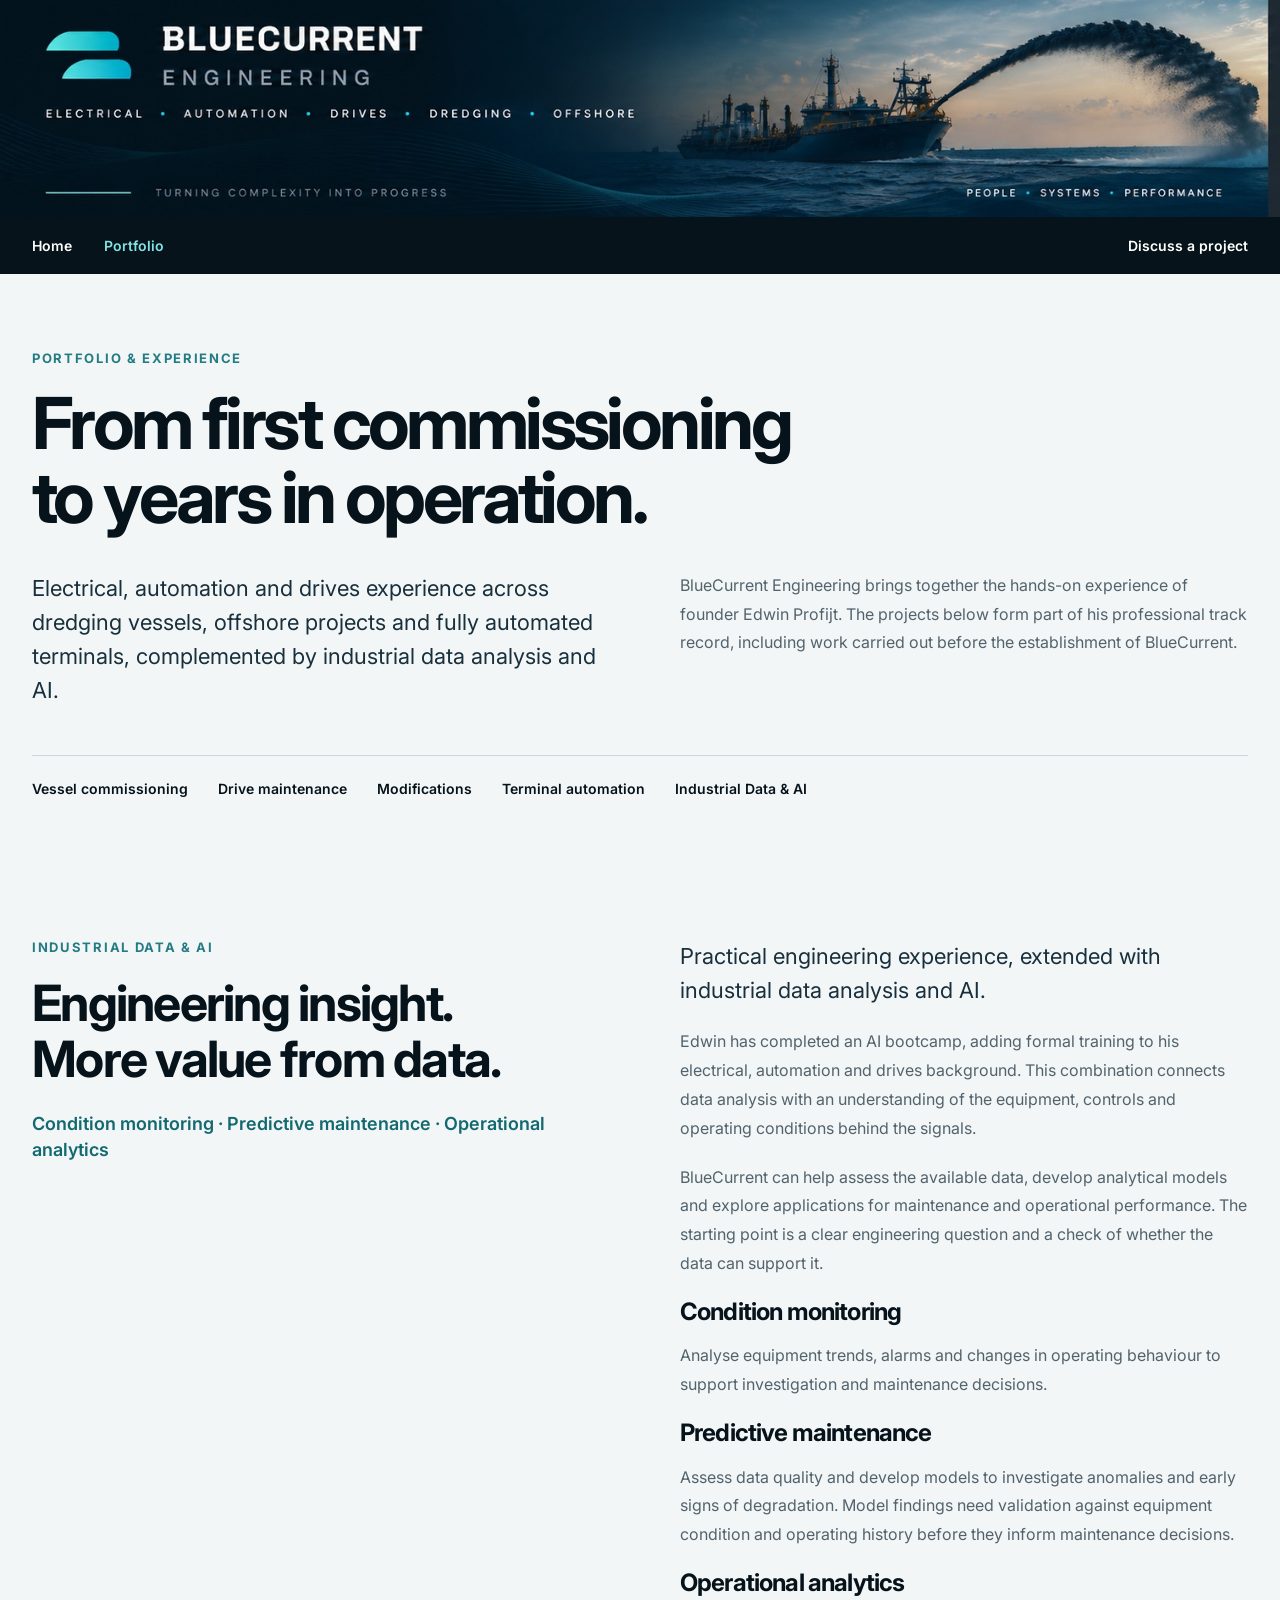
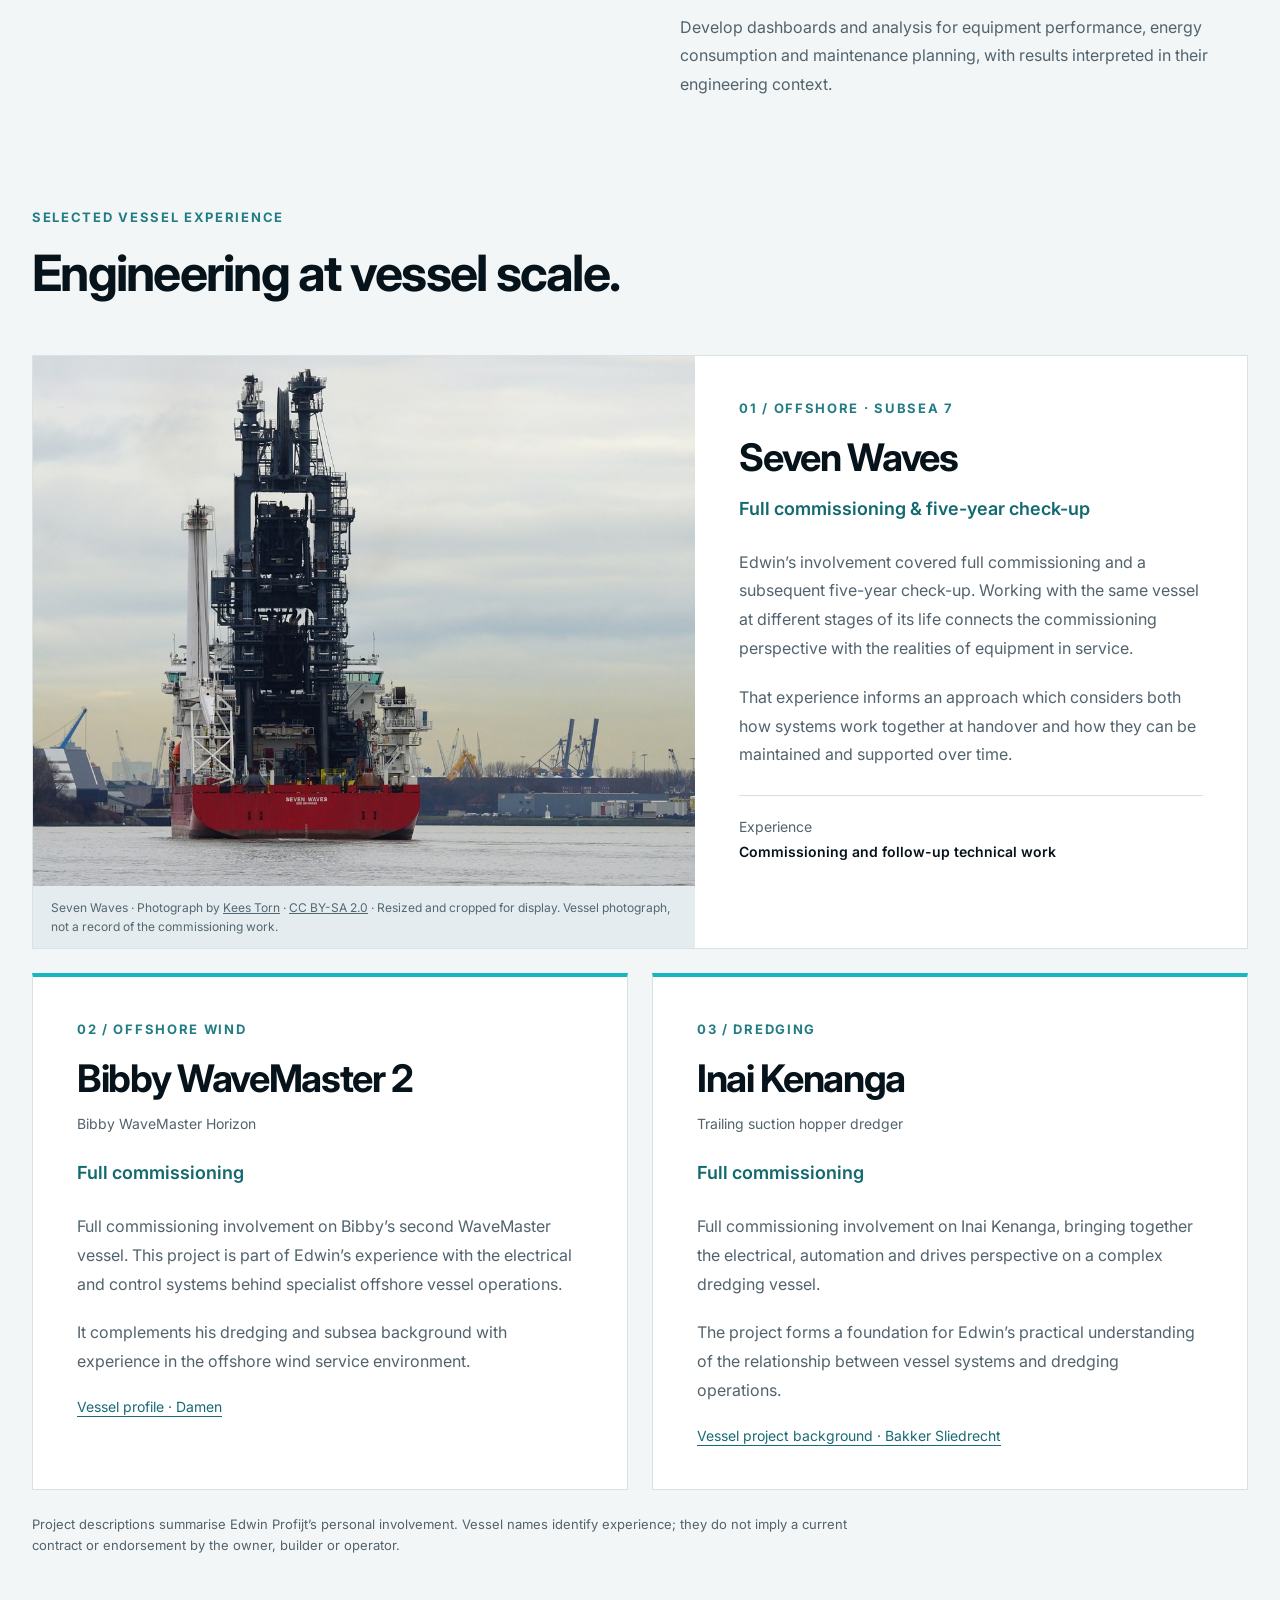
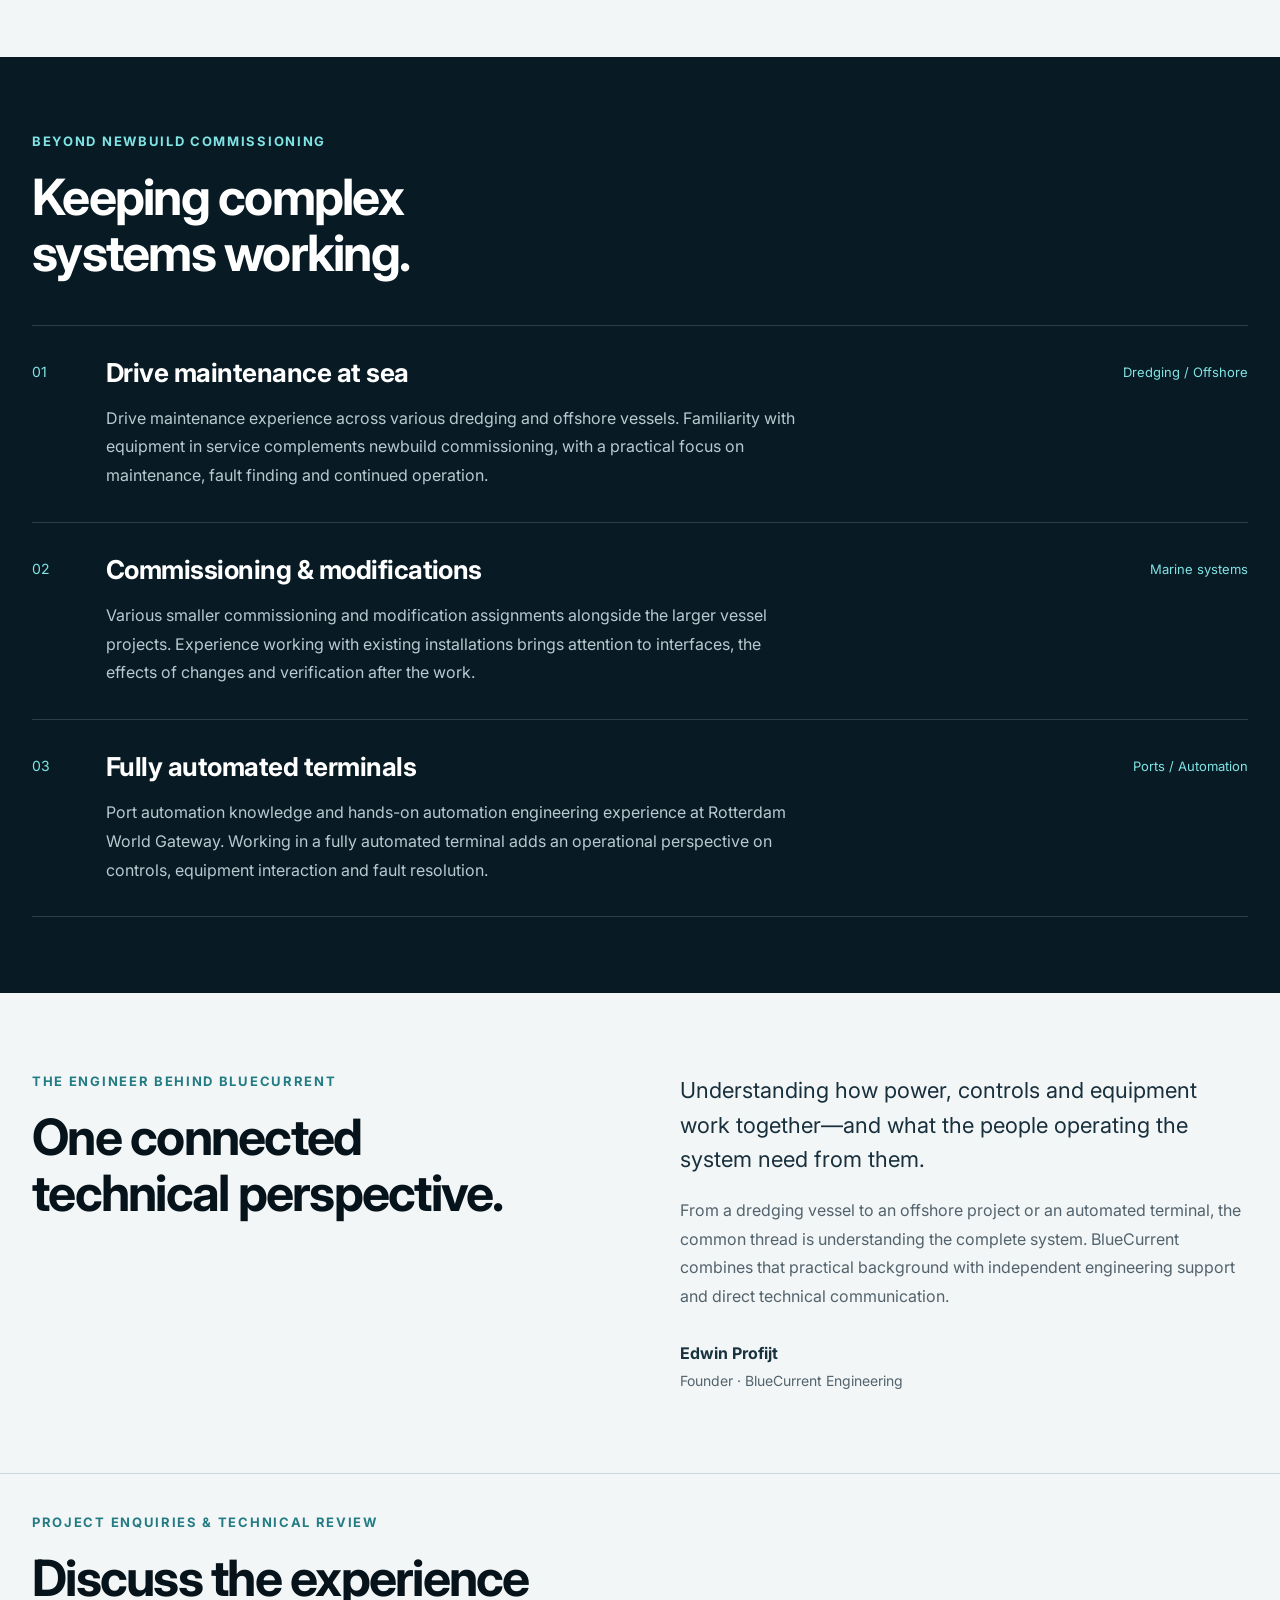
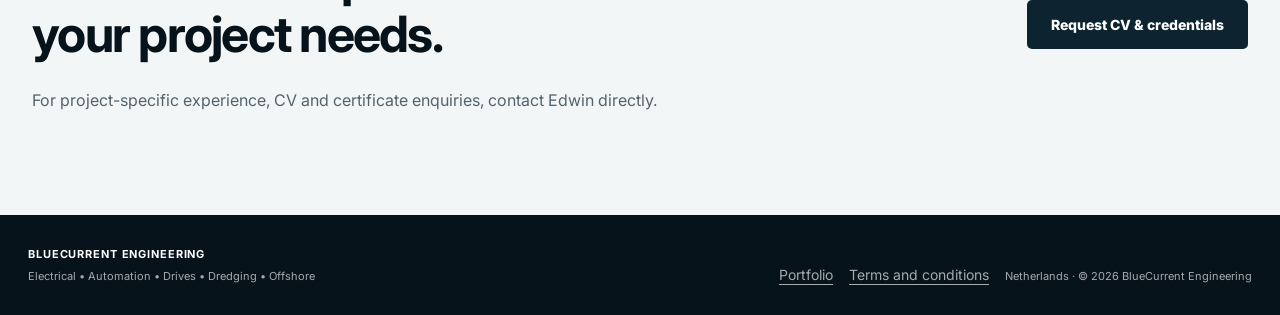
==== portfolio.html @ 61362096 "Balance capabilities into nine cards and feature AI near portfolio top" ====
<!doctype html>
<html lang="en">
<head>
  <meta charset="utf-8">
  <meta name="viewport" content="width=device-width, initial-scale=1">
  <meta name="description" content="Selected commissioning, marine drives and terminal automation experience of Edwin Profijt, founder of BlueCurrent Engineering.">
  <title>Portfolio &amp; Experience | BlueCurrent Engineering</title>
  <link rel="preconnect" href="https://fonts.googleapis.com">
  <link rel="preconnect" href="https://fonts.gstatic.com" crossorigin>
  <link href="https://fonts.googleapis.com/css2?family=Inter:wght@400;500;600;700;800&display=swap" rel="stylesheet">
  <link rel="stylesheet" href="styles.css?v=20260913-1">
  <link rel="stylesheet" href="portfolio.css?v=20260913-1">
</head>
<body class="portfolio-page">
<header class="hero-cover portfolio-header"><a href="index.html" aria-label="BlueCurrent Engineering home"><img src="assets/hero-cover.jpg" alt="BlueCurrent Engineering — Electrical, Automation, Drives, Dredging and Offshore"></a><nav class="portfolio-nav" aria-label="Main navigation"><a href="index.html">Home</a><a href="portfolio.html" aria-current="page">Portfolio</a><a href="mailto:info@bluecurrent-engineering.com">Discuss a project</a></nav></header>
<main>
<section class="portfolio-intro wrap"><span class="eyebrow">Portfolio &amp; experience</span><h1>From first commissioning<br>to years in operation.</h1><div class="intro-columns"><p class="lead">Electrical, automation and drives experience across dredging vessels, offshore projects and fully automated terminals, complemented by industrial data analysis and AI.</p><p>BlueCurrent Engineering brings together the hands-on experience of founder Edwin Profijt. The projects below form part of his professional track record, including work carried out before the establishment of BlueCurrent.</p></div><div class="disciplines"><span>Vessel commissioning</span><span>Drive maintenance</span><span>Modifications</span><span>Terminal automation</span><span>Industrial Data &amp; AI</span></div></section>
<section class="wrap engineer-story" id="industrial-data-ai" aria-labelledby="ai-title">
<div><span class="eyebrow">Industrial Data &amp; AI</span><h2 id="ai-title">Engineering insight.<br>More value from data.</h2><p class="scope">Condition monitoring · Predictive maintenance · Operational analytics</p></div>
<div><p class="lead">Practical engineering experience, extended with industrial data analysis and AI.</p><p>Edwin has completed an AI bootcamp, adding formal training to his electrical, automation and drives background. This combination connects data analysis with an understanding of the equipment, controls and operating conditions behind the signals.</p><p>BlueCurrent can help assess the available data, develop analytical models and explore applications for maintenance and operational performance. The starting point is a clear engineering question and a check of whether the data can support it.</p>
<h3 style="font-size:24px">Condition monitoring</h3><p>Analyse equipment trends, alarms and changes in operating behaviour to support investigation and maintenance decisions.</p>
<h3 style="font-size:24px">Predictive maintenance</h3><p>Assess data quality and develop models to investigate anomalies and early signs of degradation. Model findings need validation against equipment condition and operating history before they inform maintenance decisions.</p>
<h3 style="font-size:24px">Operational analytics</h3><p>Develop dashboards and analysis for equipment performance, energy consumption and maintenance planning, with results interpreted in their engineering context.</p>
</div></section>
<section class="wrap selected" aria-labelledby="selected-title"><div class="section-label"><span class="eyebrow">Selected vessel experience</span><h2 id="selected-title">Engineering at vessel scale.</h2></div>
<article class="feature-project" id="seven-waves"><figure><img src="assets/portfolio/seven-waves.jpg" width="1600" height="836" alt="Seven Waves pipelay vessel on the Nieuwe Maas, seen from astern" fetchpriority="high"><figcaption>Seven Waves · Photograph by <a href="https://commons.wikimedia.org/wiki/File:SEVEN_WAVES_(24499748195).jpg">Kees Torn</a> · <a href="https://creativecommons.org/licenses/by-sa/2.0/">CC BY-SA 2.0</a> · Resized and cropped for display. Vessel photograph, not a record of the commissioning work.</figcaption></figure><div class="feature-copy"><span class="eyebrow">01 / Offshore · Subsea 7</span><h3>Seven Waves</h3><p class="scope">Full commissioning &amp; five-year check-up</p><p>Edwin’s involvement covered full commissioning and a subsequent five-year check-up. Working with the same vessel at different stages of its life connects the commissioning perspective with the realities of equipment in service.</p><p>That experience informs an approach which considers both how systems work together at handover and how they can be maintained and supported over time.</p><div class="project-detail"><span>Experience</span><strong>Commissioning and follow-up technical work</strong></div></div></article>
<div class="project-pair">
<article class="project-panel"><span class="eyebrow">02 / Offshore wind</span><h3>Bibby WaveMaster 2</h3><p class="vessel-note">Bibby WaveMaster Horizon</p><p class="scope">Full commissioning</p><p>Full commissioning involvement on Bibby’s second WaveMaster vessel. This project is part of Edwin’s experience with the electrical and control systems behind specialist offshore vessel operations.</p><p>It complements his dredging and subsea background with experience in the offshore wind service environment.</p><a class="source-link" href="https://www.damen.com/vessels/offshore/sov-9020-bibby-wavemaster-horizon">Vessel profile · Damen</a></article>
<article class="project-panel"><span class="eyebrow">03 / Dredging</span><h3>Inai Kenanga</h3><p class="vessel-note">Trailing suction hopper dredger</p><p class="scope">Full commissioning</p><p>Full commissioning involvement on Inai Kenanga, bringing together the electrical, automation and drives perspective on a complex dredging vessel.</p><p>The project forms a foundation for Edwin’s practical understanding of the relationship between vessel systems and dredging operations.</p><a class="source-link" href="https://www.bakkersliedrecht.com/en/references/inai-kenanga-inai-kiara">Vessel project background · Bakker Sliedrecht</a></article>
</div><p class="experience-note">Project descriptions summarise Edwin Profijt’s personal involvement. Vessel names identify experience; they do not imply a current contract or endorsement by the owner, builder or operator.</p></section>
<section class="field-experience"><div class="wrap"><span class="eyebrow">Beyond newbuild commissioning</span><h2>Keeping complex<br>systems working.</h2><div class="experience-rows"><article><span class="row-number">01</span><div><h3>Drive maintenance at sea</h3><p>Drive maintenance experience across various dredging and offshore vessels. Familiarity with equipment in service complements newbuild commissioning, with a practical focus on maintenance, fault finding and continued operation.</p></div><span class="row-tag">Dredging / Offshore</span></article><article><span class="row-number">02</span><div><h3>Commissioning &amp; modifications</h3><p>Various smaller commissioning and modification assignments alongside the larger vessel projects. Experience working with existing installations brings attention to interfaces, the effects of changes and verification after the work.</p></div><span class="row-tag">Marine systems</span></article><article><span class="row-number">03</span><div><h3>Fully automated terminals</h3><p>Port automation knowledge and hands-on automation engineering experience at Rotterdam World Gateway. Working in a fully automated terminal adds an operational perspective on controls, equipment interaction and fault resolution.</p></div><span class="row-tag">Ports / Automation</span></article></div></div></section>


<section class="wrap engineer-story"><div><span class="eyebrow">The engineer behind BlueCurrent</span><h2>One connected<br>technical perspective.</h2></div><div><p class="lead">Understanding how power, controls and equipment work together—and what the people operating the system need from them.</p><p>From a dredging vessel to an offshore project or an automated terminal, the common thread is understanding the complete system. BlueCurrent combines that practical background with independent engineering support and direct technical communication.</p><p class="signature">Edwin Profijt <span>Founder · BlueCurrent Engineering</span></p></div></section>
<section class="wrap credentials"><div><span class="eyebrow">Project enquiries &amp; technical review</span><h2>Discuss the experience<br>your project needs.</h2><p>For project-specific experience, CV and certificate enquiries, contact Edwin directly.</p></div><a class="button button-dark" href="mailto:info@bluecurrent-engineering.com?subject=Project%20experience%20and%20credentials">Request CV &amp; credentials</a></section>
</main>
  <footer><div><strong>BLUECURRENT ENGINEERING</strong><span>Electrical • Automation • Drives • Dredging • Offshore</span></div><div><a href="portfolio.html">Portfolio</a><a href="terms-and-conditions.html">Terms and conditions</a><div>Netherlands · © <span id="year"></span> BlueCurrent Engineering</div></div></footer>
  <script src="script.js"></script>
</body>
</html>
---- styles.css ----
:root{--ink:#07131b;--paper:#f3f6f7;--white:#fff;--line:rgba(7,19,27,.10);--muted:#69777f;--accent:#17b7bf;--accent-soft:#80e4e5}*{box-sizing:border-box}html{scroll-behavior:smooth}body{margin:0;font-family:"Inter",system-ui,-apple-system,BlinkMacSystemFont,"Segoe UI",sans-serif;color:var(--ink);background:var(--paper);-webkit-font-smoothing:antialiased}a{text-decoration:none;color:inherit}.site-header{position:sticky;top:0;z-index:50;background:#07131b;border-bottom:1px solid rgba(255,255,255,.08)}.nav-wrap{max-width:1440px;margin:0 auto;padding:12px 28px;display:flex;align-items:center;justify-content:space-between;gap:24px}.brand{display:flex;align-items:center;min-width:0;color:#fff}.brand-logo{display:block;width:auto;height:38px;max-width:225px;object-fit:contain;flex:0 1 auto}.nav{display:flex;align-items:center;gap:28px;color:rgba(255,255,255,.76);font-size:13px;font-weight:600}.nav a:hover{color:#fff}.nav-cta{padding:9px 15px;border:1px solid rgba(255,255,255,.24);border-radius:999px}.hero-cover{width:100%;background:#061722;overflow:hidden}.hero-cover img{display:block;width:100%;height:auto;max-width:none;object-fit:contain}.intro{max-width:1440px;margin:0 auto;padding:78px 28px 48px}.section-kicker{display:block;margin-bottom:16px;font-size:11px;font-weight:800;letter-spacing:.18em;text-transform:uppercase;color:#27979e}.intro-grid{display:grid;grid-template-columns:minmax(0,1.1fr) minmax(300px,.65fr);gap:72px;align-items:end}.intro h1{margin:0;max-width:900px;font-size:clamp(42px,5vw,66px);line-height:1.04;letter-spacing:-.05em}.intro-side p{margin:0;color:var(--muted);font-size:17px;line-height:1.85}.intro-actions{display:flex;gap:12px;flex-wrap:wrap;margin-top:24px}.button{display:inline-flex;align-items:center;justify-content:center;min-height:48px;padding:0 20px;border-radius:5px;font-size:13px;font-weight:800}.button-primary{background:var(--accent-soft);color:var(--ink)}.button-dark-outline{border:1px solid rgba(7,19,27,.18);color:var(--ink);background:#fff}.button-dark{background:#0d2430;color:#fff}.section{max-width:1440px;margin:0 auto;padding:82px 28px}.section-heading{display:grid;grid-template-columns:minmax(0,1fr) minmax(320px,.7fr);gap:64px;align-items:end;margin-bottom:50px}.section-heading.compact{grid-template-columns:1fr}.section h2,.contact h2{margin:0;font-size:clamp(38px,4.8vw,60px);line-height:1.05;letter-spacing:-.045em}.section-heading p{margin:0;color:var(--muted);line-height:1.82;font-size:15px}.service-grid{display:grid;grid-template-columns:repeat(3,1fr);border-top:1px solid var(--line);border-left:1px solid var(--line)}.service-card{min-height:255px;padding:28px;background:rgba(255,255,255,.58);border-right:1px solid var(--line);border-bottom:1px solid var(--line)}.service-card>span{color:#31959b;font-size:11px;font-weight:800}.service-card h3{margin:44px 0 12px;font-size:21px}.service-card p{margin:0;color:var(--muted);font-size:13px;line-height:1.75}.industries{background:#081b24;color:#fff;border-radius:18px;overflow:hidden;margin-top:20px}.industries .section-kicker{color:var(--accent-soft)}.industry-list{border-top:1px solid rgba(255,255,255,.12)}.industry-list>div{display:grid;grid-template-columns:1fr 1fr;gap:24px;padding:23px 0;border-bottom:1px solid rgba(255,255,255,.12)}.industry-list strong{font-size:clamp(24px,3vw,36px);font-weight:700}.industry-list span{align-self:center;color:rgba(255,255,255,.58);font-size:13px}.approach{display:grid;grid-template-columns:1fr 1fr;gap:10vw}.approach-copy p{margin:26px 0 0;color:var(--muted);line-height:1.9;font-size:15px}.principles{border-top:1px solid var(--line)}.principles div{display:grid;grid-template-columns:56px 1fr;gap:18px;padding:24px 0;border-bottom:1px solid var(--line)}.principles span{color:#31959b;font-size:11px;font-weight:800}.principles strong{font-size:16px}.contact{max-width:1440px;margin:0 auto;padding:10px 28px 92px;display:grid;grid-template-columns:1fr auto;gap:48px;align-items:end}.contact p{margin:16px 0 0;color:var(--muted);line-height:1.8}footer{background:#07131b;color:rgba(255,255,255,.64);display:flex;justify-content:space-between;gap:24px;padding:32px max(28px,calc((100vw - 1384px)/2));font-size:11px}footer>div:first-child{display:flex;flex-direction:column;gap:8px}footer>div:last-child{display:flex;gap:16px;align-items:end}footer strong{color:#fff;letter-spacing:.08em}@media(max-width:1050px){.intro-grid,.section-heading,.approach,.contact{grid-template-columns:1fr}.service-grid{grid-template-columns:repeat(2,1fr)}}@media(max-width:760px){.industry-list>div{grid-template-columns:1fr}.hero-cover{position:sticky;top:0;z-index:50;overflow:hidden;box-shadow:0 1px 0 rgba(255,255,255,.10)}.hero-cover img{width:100%;max-width:none;transform:none}}@media(max-width:620px){.nav-wrap{padding:8px 20px;gap:12px}.intro,.section,.contact{padding-left:20px;padding-right:20px}.brand-logo{width:auto;height:28px;max-width:166px}.nav-cta{padding:8px 13px}.intro-actions{flex-direction:column;align-items:stretch}.service-grid{grid-template-columns:1fr}footer{flex-direction:column;padding:28px 20px}footer>div:last-child{align-items:flex-start;flex-direction:column;gap:8px}}

footer a{font-size:14px;text-decoration:underline;text-underline-offset:4px}footer>div:last-child{flex-wrap:wrap}a:focus-visible{outline:3px solid #17b7bf;outline-offset:5px}.terms-header{background:var(--ink);color:#fff;padding:24px max(20px,calc((100vw - 960px)/2));display:flex;justify-content:space-between;gap:24px;align-items:center}.terms-header a:first-child{font-weight:800;letter-spacing:.06em}.terms-header a:last-child{font-size:14px;text-decoration:underline;text-underline-offset:4px}.terms-content{max-width:960px;margin:auto;padding:64px 28px 80px;overflow-wrap:anywhere}.terms-content .section-kicker{font-size:13px}.terms-content h1{font-size:clamp(32px,5vw,52px);line-height:1.12;letter-spacing:-.035em;margin:0 0 24px}.terms-content h2{font-size:24px;line-height:1.35;margin:40px 0 16px}.terms-content p{font-size:16px;line-height:1.8;margin:0 0 16px}.terms-content .terms-version{color:#52636d;margin-bottom:48px}@media(max-width:620px){.terms-header{align-items:flex-start;flex-direction:column;gap:14px}.terms-content{padding:40px 20px 56px}.terms-content h2{font-size:21px}}
---- portfolio.css ----
.portfolio-page{background:#f3f6f7}.wrap{max-width:1280px;margin:0 auto;padding-left:32px;padding-right:32px}.portfolio-header{position:sticky;top:0;z-index:50}.portfolio-header>a{display:block}.portfolio-nav{display:flex;gap:32px;align-items:center;background:#07131b;padding:12px max(32px,calc((100vw - 1216px)/2));color:#fff;font-size:14px;font-weight:600}.portfolio-nav a{padding:8px 0}.portfolio-nav a[aria-current]{color:#80e4e5}.portfolio-nav a:last-child{margin-left:auto}.portfolio-nav a:hover{text-decoration:underline;text-underline-offset:5px}.portfolio-intro{padding-top:76px;padding-bottom:62px}.eyebrow{display:block;font-size:13px;font-weight:700;letter-spacing:.13em;text-transform:uppercase;color:#237c83;margin-bottom:20px}.portfolio-page h1{font-size:clamp(40px,5.6vw,76px);font-weight:700;line-height:1.04;letter-spacing:-.05em;margin:0 0 36px}.intro-columns{display:grid;grid-template-columns:1fr 1fr;gap:80px}.portfolio-page p{font-size:16px;line-height:1.8;color:#52636d;margin:0 0 20px}.portfolio-page .lead{font-size:22px;line-height:1.55;color:#182f3c}.disciplines{display:flex;flex-wrap:wrap;gap:12px 30px;border-top:1px solid #cdd7db;margin-top:28px;padding-top:24px;font-size:14px;font-weight:600}.selected{padding-bottom:80px}.section-label{padding:30px 0}.portfolio-page h2{font-size:clamp(32px,4vw,50px);line-height:1.12;letter-spacing:-.035em;margin:0 0 24px}.feature-project{background:#fff;border:1px solid #d8e2e5;display:grid;grid-template-columns:1.2fr 1fr;overflow:hidden}.feature-project figure{margin:0;background:#e5ecef;display:flex;flex-direction:column}.feature-project figure img{width:100%;height:auto;aspect-ratio:1.25;object-fit:cover;object-position:38% center;flex:1;min-height:0}.feature-project figcaption{font-size:12px;line-height:1.6;color:#536771;padding:12px 18px;background:#e5ecef}.feature-project figcaption a{text-decoration:underline}.feature-copy{padding:44px}.portfolio-page h3{font-size:clamp(28px,3vw,38px);line-height:1.15;letter-spacing:-.035em;margin:0 0 16px}.portfolio-page .scope{font-size:18px;font-weight:600;color:#126970;line-height:1.45;margin-bottom:26px}.project-detail{border-top:1px solid #d5dfe3;padding-top:22px;margin-top:26px;display:grid;gap:8px;font-size:14px}.project-detail span{color:#52636d}.project-detail strong{font-weight:600}.project-pair{display:grid;grid-template-columns:1fr 1fr;gap:24px;margin-top:24px}.project-panel{background:#fff;padding:44px;border:1px solid #d8e2e5;border-top:4px solid #17b7bf}.portfolio-page .vessel-note{font-size:14px;margin-top:-6px;margin-bottom:24px}.source-link{font-size:14px;color:#186a74;text-decoration:underline;text-underline-offset:4px}.portfolio-page .experience-note{font-size:13px;line-height:1.65;max-width:850px;margin-top:24px}.field-experience{background:#081b24;color:#fff;padding:76px 0}.field-experience .eyebrow{color:#80e4e5}.experience-rows{margin-top:44px;border-top:1px solid #29404b}.experience-rows article{display:grid;grid-template-columns:48px 1fr 170px;gap:26px;padding:32px 0;border-bottom:1px solid #29404b;align-items:start}.experience-rows h3{font-size:26px;letter-spacing:-.02em}.experience-rows p{max-width:700px;color:#b9c9d0;margin-bottom:0}.row-number{font-size:14px;color:#80e4e5;padding-top:5px}.row-tag{font-size:13px;color:#80e4e5;text-align:right;padding-top:6px}.engineer-story{display:grid;grid-template-columns:1fr 1fr;gap:80px;padding-top:80px;padding-bottom:60px}.portfolio-page .signature{font-weight:700;color:#18323e;margin-top:28px}.signature span{display:block;font-size:14px;font-weight:400;color:#52636d}.credentials{display:grid;grid-template-columns:1fr auto;gap:36px;padding-top:40px;padding-bottom:80px;border-top:1px solid #ccd8dd;align-items:center}.credentials .button{font-size:14px;padding:16px 24px}.portfolio-page a:focus-visible{outline:3px solid #17b7bf;outline-offset:4px}@media(max-width:900px){.intro-columns,.engineer-story{gap:36px}.feature-project{grid-template-columns:1fr}.feature-project figure img{aspect-ratio:1.9;object-fit:contain}.feature-copy,.project-panel{padding:30px}.experience-rows article{grid-template-columns:30px 1fr}.row-tag{grid-column:2;text-align:left;padding-top:0}.credentials{grid-template-columns:1fr;justify-items:start}}@media(max-width:620px){.wrap{padding-left:20px;padding-right:20px}.portfolio-nav{gap:22px;padding:8px 20px;font-size:14px}.portfolio-nav a:last-child{font-size:13px}.portfolio-intro{padding-top:40px;padding-bottom:30px}.intro-columns,.project-pair,.engineer-story{grid-template-columns:1fr;gap:16px}.portfolio-page .lead{font-size:20px}.feature-copy,.project-panel{padding:26px 22px}.feature-project figure img{aspect-ratio:1.65;object-fit:cover}.selected{padding-bottom:42px}.field-experience{padding:48px 0}.experience-rows article{gap:14px;padding:26px 0}.experience-rows h3{font-size:24px}.engineer-story{padding-top:48px;padding-bottom:36px}.credentials{padding-top:36px;padding-bottom:48px}.disciplines{gap:14px 24px}.eyebrow{font-size:12px}.portfolio-page h1 br{display:none}}@media print{.portfolio-header{position:static}.portfolio-nav,.credentials .button{display:none}.feature-project,.project-panel,.experience-rows article{break-inside:avoid}.portfolio-page p{color:#222}.field-experience{background:#fff;color:#07131b}.experience-rows p{color:#222}}
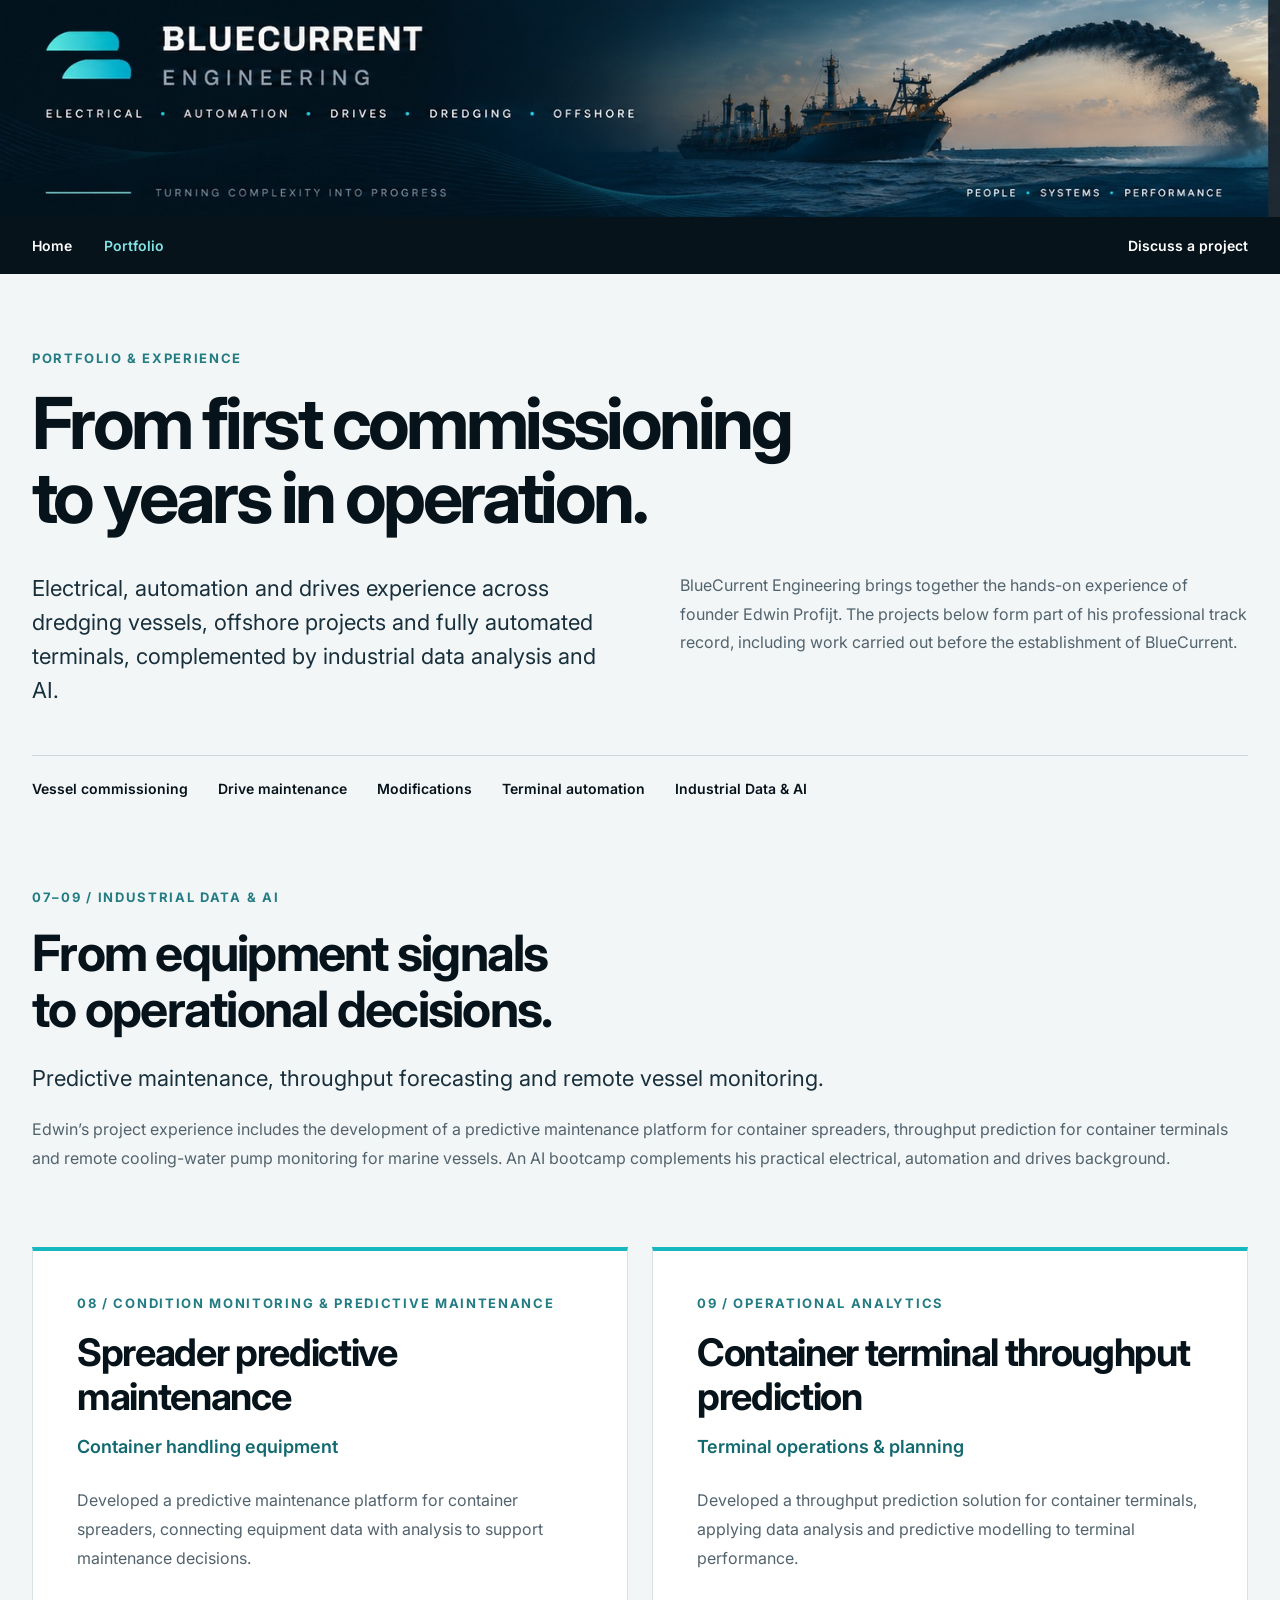
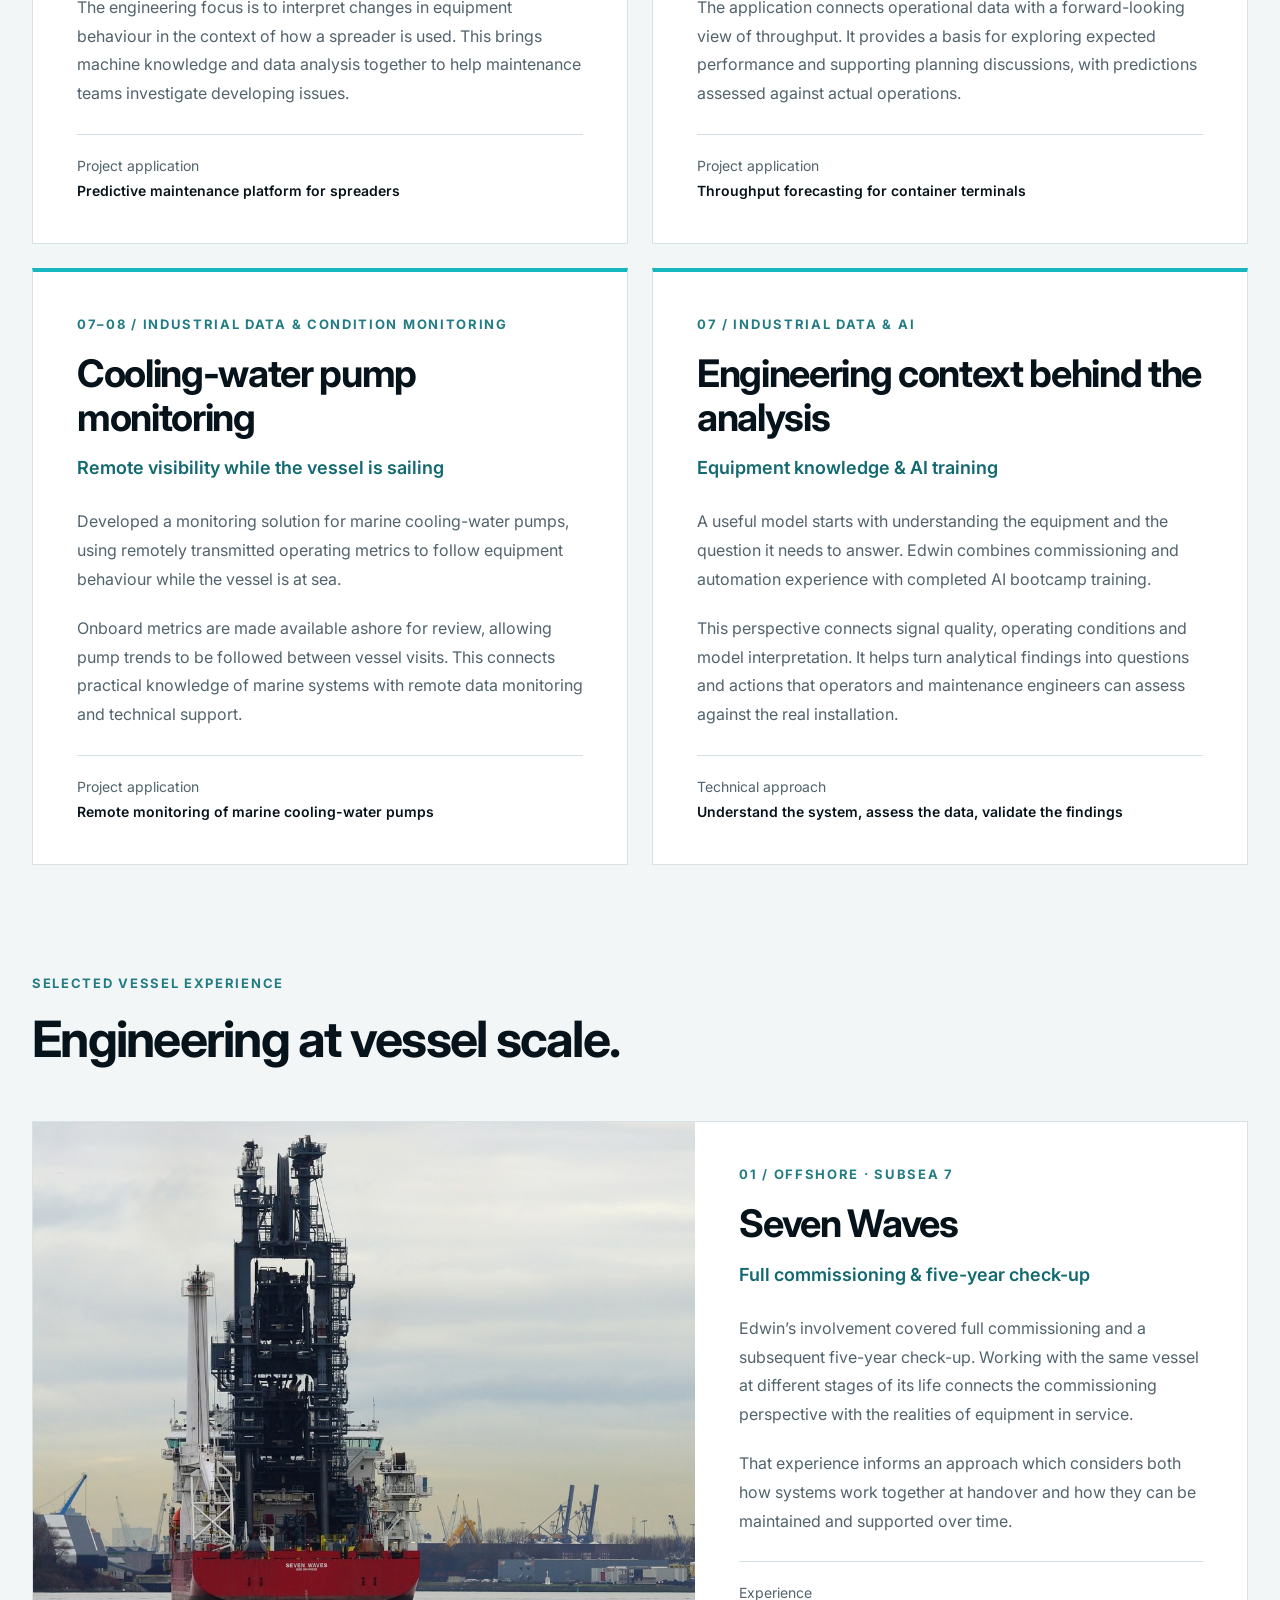
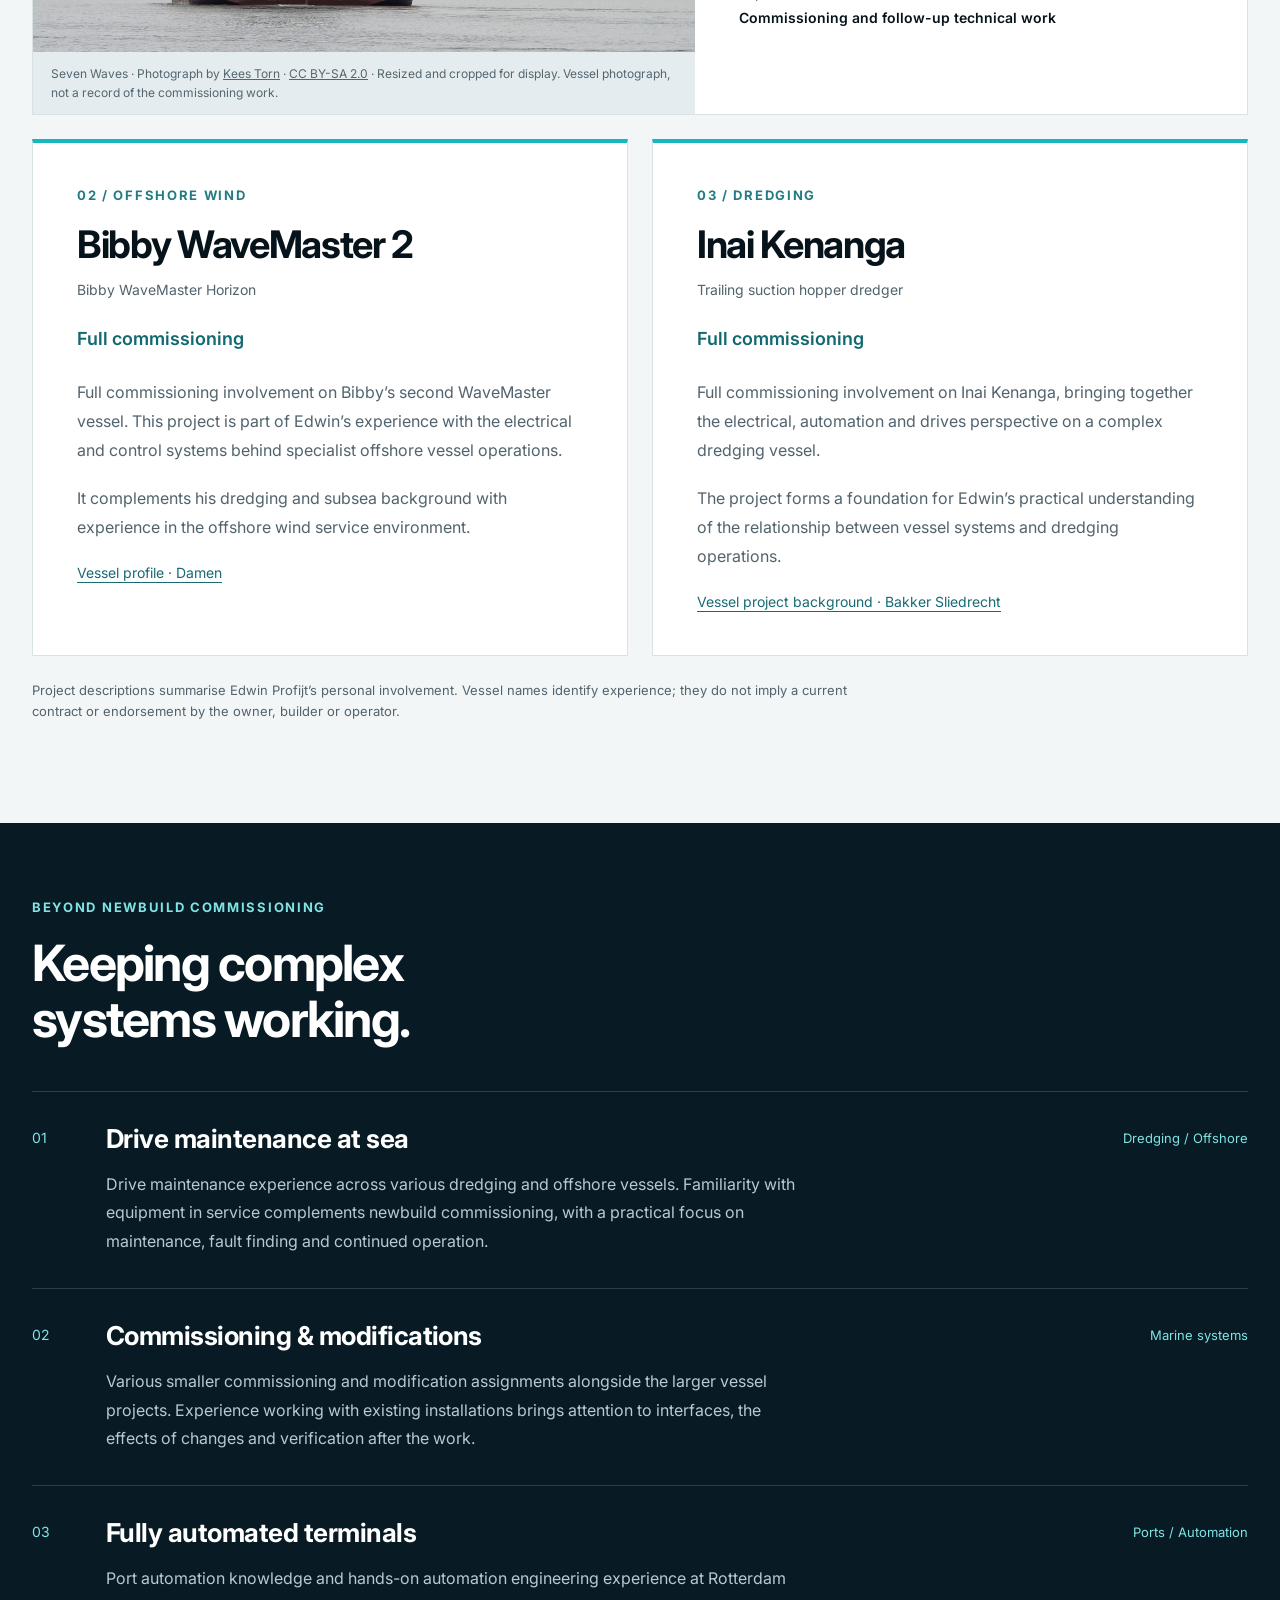
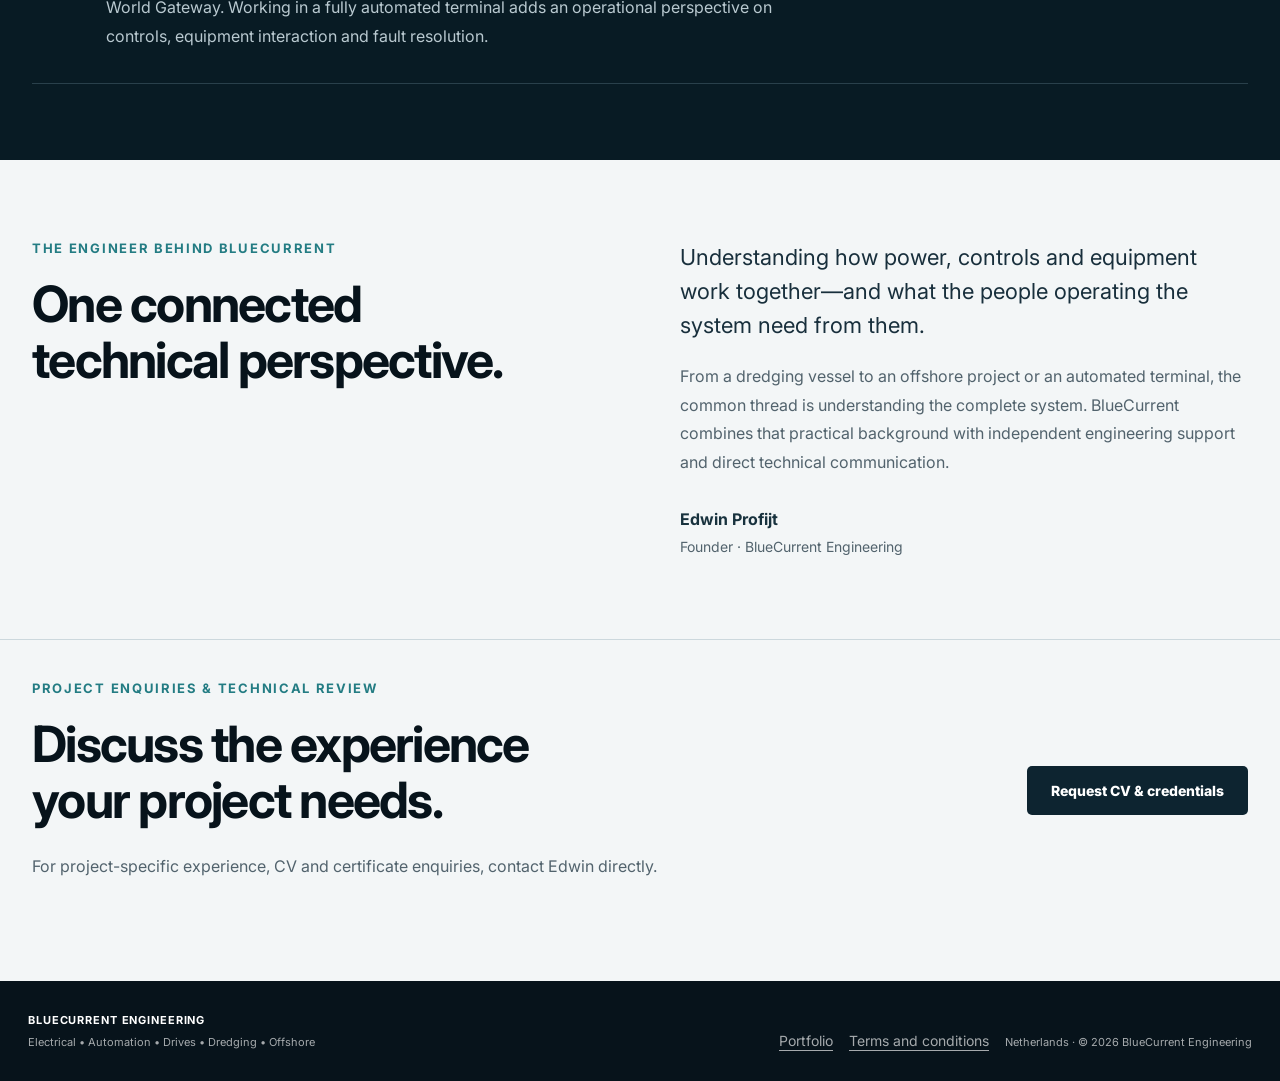
==== commit afeaf26d: "Add industrial AI project examples and update industries and engineering approach" ====
--- a/portfolio.html
+++ b/portfolio.html
@@ -15,12 +15,13 @@
 <header class="hero-cover portfolio-header"><a href="index.html" aria-label="BlueCurrent Engineering home"><img src="assets/hero-cover.jpg" alt="BlueCurrent Engineering — Electrical, Automation, Drives, Dredging and Offshore"></a><nav class="portfolio-nav" aria-label="Main navigation"><a href="index.html">Home</a><a href="portfolio.html" aria-current="page">Portfolio</a><a href="mailto:info@bluecurrent-engineering.com">Discuss a project</a></nav></header>
 <main>
 <section class="portfolio-intro wrap"><span class="eyebrow">Portfolio &amp; experience</span><h1>From first commissioning<br>to years in operation.</h1><div class="intro-columns"><p class="lead">Electrical, automation and drives experience across dredging vessels, offshore projects and fully automated terminals, complemented by industrial data analysis and AI.</p><p>BlueCurrent Engineering brings together the hands-on experience of founder Edwin Profijt. The projects below form part of his professional track record, including work carried out before the establishment of BlueCurrent.</p></div><div class="disciplines"><span>Vessel commissioning</span><span>Drive maintenance</span><span>Modifications</span><span>Terminal automation</span><span>Industrial Data &amp; AI</span></div></section>
-<section class="wrap engineer-story" id="industrial-data-ai" aria-labelledby="ai-title">
-<div><span class="eyebrow">Industrial Data &amp; AI</span><h2 id="ai-title">Engineering insight.<br>More value from data.</h2><p class="scope">Condition monitoring · Predictive maintenance · Operational analytics</p></div>
-<div><p class="lead">Practical engineering experience, extended with industrial data analysis and AI.</p><p>Edwin has completed an AI bootcamp, adding formal training to his electrical, automation and drives background. This combination connects data analysis with an understanding of the equipment, controls and operating conditions behind the signals.</p><p>BlueCurrent can help assess the available data, develop analytical models and explore applications for maintenance and operational performance. The starting point is a clear engineering question and a check of whether the data can support it.</p>
-<h3 style="font-size:24px">Condition monitoring</h3><p>Analyse equipment trends, alarms and changes in operating behaviour to support investigation and maintenance decisions.</p>
-<h3 style="font-size:24px">Predictive maintenance</h3><p>Assess data quality and develop models to investigate anomalies and early signs of degradation. Model findings need validation against equipment condition and operating history before they inform maintenance decisions.</p>
-<h3 style="font-size:24px">Operational analytics</h3><p>Develop dashboards and analysis for equipment performance, energy consumption and maintenance planning, with results interpreted in their engineering context.</p>
+<section class="wrap selected" id="industrial-data-ai" aria-labelledby="ai-title">
+<div class="section-label"><span class="eyebrow">07–09 / Industrial Data &amp; AI</span><h2 id="ai-title">From equipment signals<br>to operational decisions.</h2><p class="lead">Predictive maintenance, throughput forecasting and remote vessel monitoring.</p><p>Edwin’s project experience includes the development of a predictive maintenance platform for container spreaders, throughput prediction for container terminals and remote cooling-water pump monitoring for marine vessels. An AI bootcamp complements his practical electrical, automation and drives background.</p></div>
+<div class="project-pair">
+<article class="project-panel"><span class="eyebrow">08 / Condition Monitoring &amp; Predictive Maintenance</span><h3>Spreader predictive maintenance</h3><p class="scope">Container handling equipment</p><p>Developed a predictive maintenance platform for container spreaders, connecting equipment data with analysis to support maintenance decisions.</p><p>The engineering focus is to interpret changes in equipment behaviour in the context of how a spreader is used. This brings machine knowledge and data analysis together to help maintenance teams investigate developing issues.</p><div class="project-detail"><span>Project application</span><strong>Predictive maintenance platform for spreaders</strong></div></article>
+<article class="project-panel"><span class="eyebrow">09 / Operational Analytics</span><h3>Container terminal throughput prediction</h3><p class="scope">Terminal operations &amp; planning</p><p>Developed a throughput prediction solution for container terminals, applying data analysis and predictive modelling to terminal performance.</p><p>The application connects operational data with a forward-looking view of throughput. It provides a basis for exploring expected performance and supporting planning discussions, with predictions assessed against actual operations.</p><div class="project-detail"><span>Project application</span><strong>Throughput forecasting for container terminals</strong></div></article>
+<article class="project-panel"><span class="eyebrow">07–08 / Industrial Data &amp; Condition Monitoring</span><h3>Cooling-water pump monitoring</h3><p class="scope">Remote visibility while the vessel is sailing</p><p>Developed a monitoring solution for marine cooling-water pumps, using remotely transmitted operating metrics to follow equipment behaviour while the vessel is at sea.</p><p>Onboard metrics are made available ashore for review, allowing pump trends to be followed between vessel visits. This connects practical knowledge of marine systems with remote data monitoring and technical support.</p><div class="project-detail"><span>Project application</span><strong>Remote monitoring of marine cooling-water pumps</strong></div></article>
+<article class="project-panel"><span class="eyebrow">07 / Industrial Data &amp; AI</span><h3>Engineering context behind the analysis</h3><p class="scope">Equipment knowledge &amp; AI training</p><p>A useful model starts with understanding the equipment and the question it needs to answer. Edwin combines commissioning and automation experience with completed AI bootcamp training.</p><p>This perspective connects signal quality, operating conditions and model interpretation. It helps turn analytical findings into questions and actions that operators and maintenance engineers can assess against the real installation.</p><div class="project-detail"><span>Technical approach</span><strong>Understand the system, assess the data, validate the findings</strong></div></article>
 </div></section>
 <section class="wrap selected" aria-labelledby="selected-title"><div class="section-label"><span class="eyebrow">Selected vessel experience</span><h2 id="selected-title">Engineering at vessel scale.</h2></div>
 <article class="feature-project" id="seven-waves"><figure><img src="assets/portfolio/seven-waves.jpg" width="1600" height="836" alt="Seven Waves pipelay vessel on the Nieuwe Maas, seen from astern" fetchpriority="high"><figcaption>Seven Waves · Photograph by <a href="https://commons.wikimedia.org/wiki/File:SEVEN_WAVES_(24499748195).jpg">Kees Torn</a> · <a href="https://creativecommons.org/licenses/by-sa/2.0/">CC BY-SA 2.0</a> · Resized and cropped for display. Vessel photograph, not a record of the commissioning work.</figcaption></figure><div class="feature-copy"><span class="eyebrow">01 / Offshore · Subsea 7</span><h3>Seven Waves</h3><p class="scope">Full commissioning &amp; five-year check-up</p><p>Edwin’s involvement covered full commissioning and a subsequent five-year check-up. Working with the same vessel at different stages of its life connects the commissioning perspective with the realities of equipment in service.</p><p>That experience informs an approach which considers both how systems work together at handover and how they can be maintained and supported over time.</p><div class="project-detail"><span>Experience</span><strong>Commissioning and follow-up technical work</strong></div></div></article>
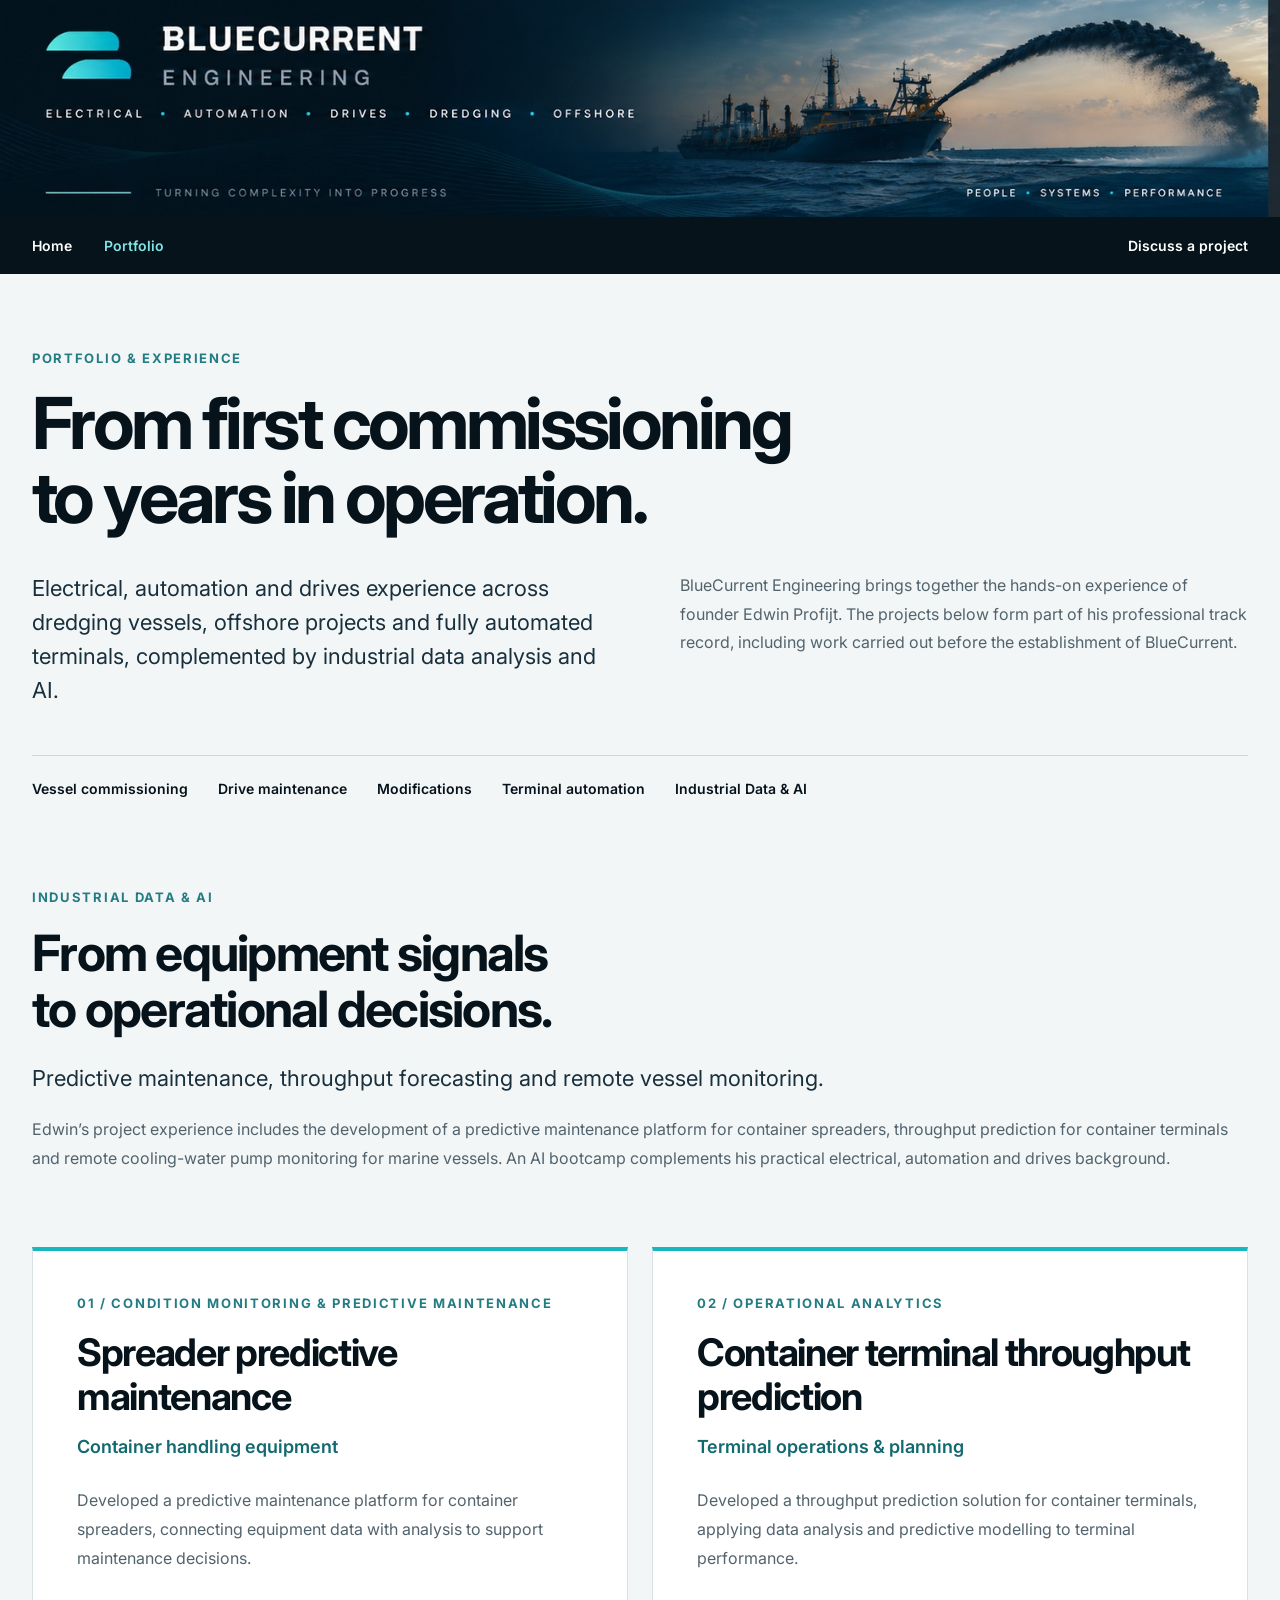
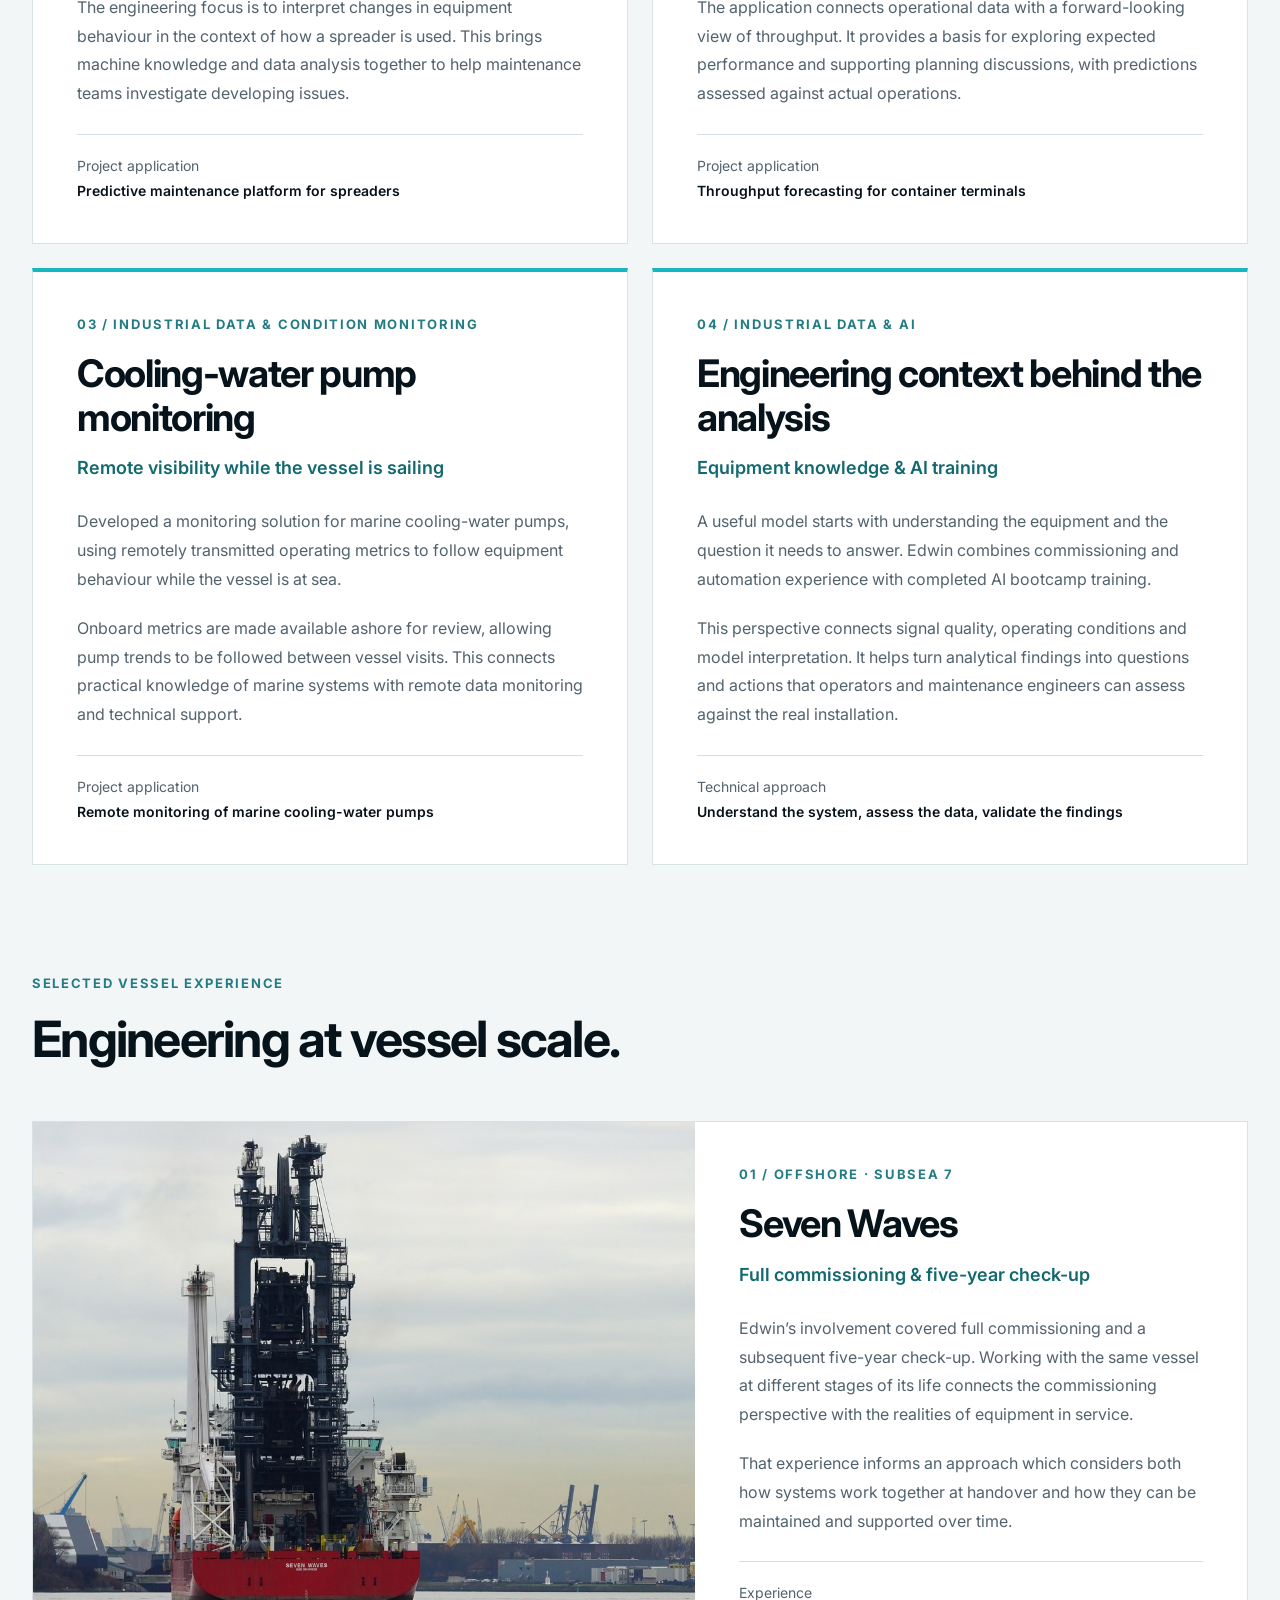
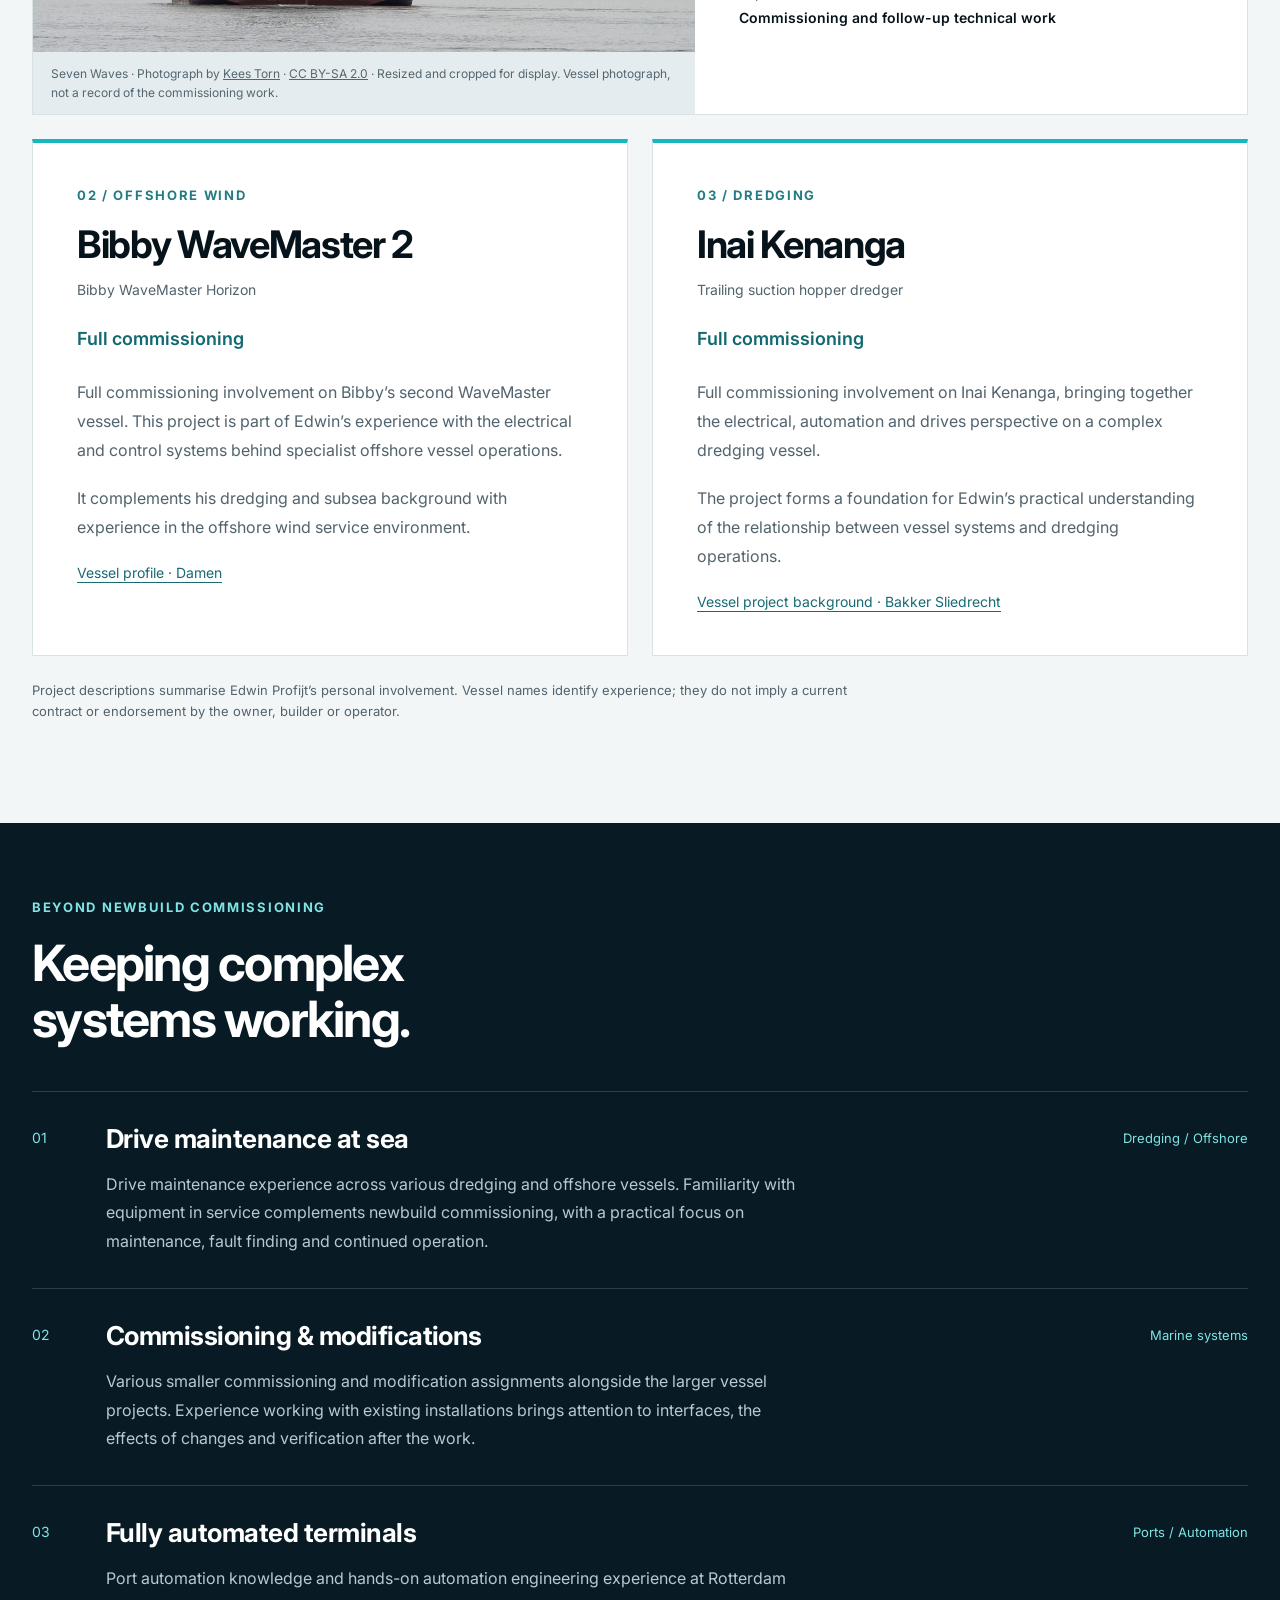
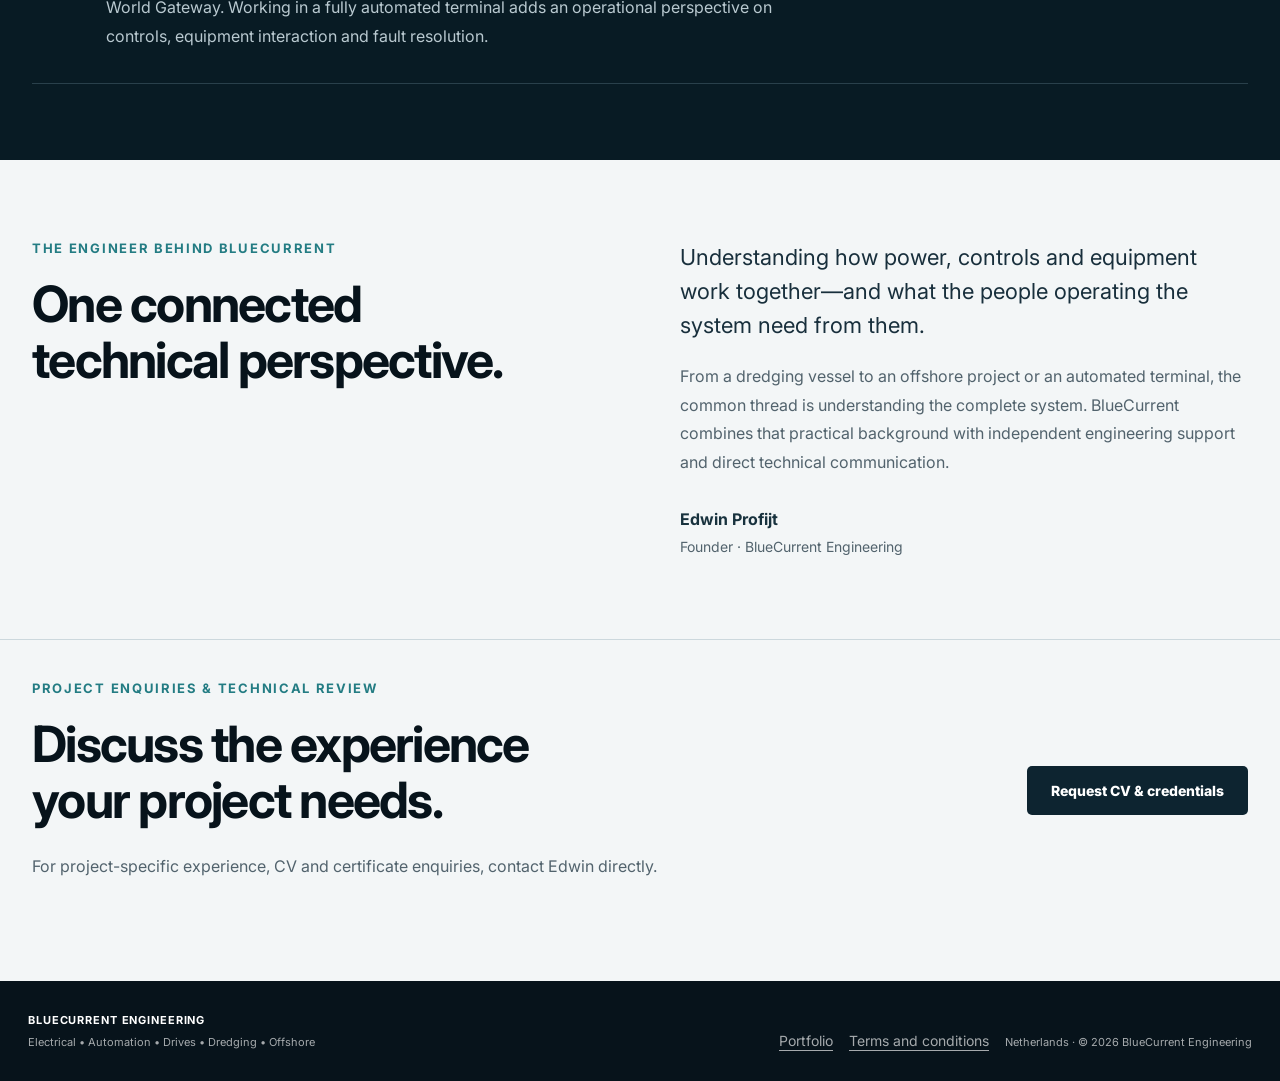
==== commit 29ca2d71: "Number industrial AI portfolio cards 01 through 04" ====
--- a/portfolio.html
+++ b/portfolio.html
@@ -16,12 +16,12 @@
 <main>
 <section class="portfolio-intro wrap"><span class="eyebrow">Portfolio &amp; experience</span><h1>From first commissioning<br>to years in operation.</h1><div class="intro-columns"><p class="lead">Electrical, automation and drives experience across dredging vessels, offshore projects and fully automated terminals, complemented by industrial data analysis and AI.</p><p>BlueCurrent Engineering brings together the hands-on experience of founder Edwin Profijt. The projects below form part of his professional track record, including work carried out before the establishment of BlueCurrent.</p></div><div class="disciplines"><span>Vessel commissioning</span><span>Drive maintenance</span><span>Modifications</span><span>Terminal automation</span><span>Industrial Data &amp; AI</span></div></section>
 <section class="wrap selected" id="industrial-data-ai" aria-labelledby="ai-title">
-<div class="section-label"><span class="eyebrow">07–09 / Industrial Data &amp; AI</span><h2 id="ai-title">From equipment signals<br>to operational decisions.</h2><p class="lead">Predictive maintenance, throughput forecasting and remote vessel monitoring.</p><p>Edwin’s project experience includes the development of a predictive maintenance platform for container spreaders, throughput prediction for container terminals and remote cooling-water pump monitoring for marine vessels. An AI bootcamp complements his practical electrical, automation and drives background.</p></div>
+<div class="section-label"><span class="eyebrow">Industrial Data &amp; AI</span><h2 id="ai-title">From equipment signals<br>to operational decisions.</h2><p class="lead">Predictive maintenance, throughput forecasting and remote vessel monitoring.</p><p>Edwin’s project experience includes the development of a predictive maintenance platform for container spreaders, throughput prediction for container terminals and remote cooling-water pump monitoring for marine vessels. An AI bootcamp complements his practical electrical, automation and drives background.</p></div>
 <div class="project-pair">
-<article class="project-panel"><span class="eyebrow">08 / Condition Monitoring &amp; Predictive Maintenance</span><h3>Spreader predictive maintenance</h3><p class="scope">Container handling equipment</p><p>Developed a predictive maintenance platform for container spreaders, connecting equipment data with analysis to support maintenance decisions.</p><p>The engineering focus is to interpret changes in equipment behaviour in the context of how a spreader is used. This brings machine knowledge and data analysis together to help maintenance teams investigate developing issues.</p><div class="project-detail"><span>Project application</span><strong>Predictive maintenance platform for spreaders</strong></div></article>
-<article class="project-panel"><span class="eyebrow">09 / Operational Analytics</span><h3>Container terminal throughput prediction</h3><p class="scope">Terminal operations &amp; planning</p><p>Developed a throughput prediction solution for container terminals, applying data analysis and predictive modelling to terminal performance.</p><p>The application connects operational data with a forward-looking view of throughput. It provides a basis for exploring expected performance and supporting planning discussions, with predictions assessed against actual operations.</p><div class="project-detail"><span>Project application</span><strong>Throughput forecasting for container terminals</strong></div></article>
-<article class="project-panel"><span class="eyebrow">07–08 / Industrial Data &amp; Condition Monitoring</span><h3>Cooling-water pump monitoring</h3><p class="scope">Remote visibility while the vessel is sailing</p><p>Developed a monitoring solution for marine cooling-water pumps, using remotely transmitted operating metrics to follow equipment behaviour while the vessel is at sea.</p><p>Onboard metrics are made available ashore for review, allowing pump trends to be followed between vessel visits. This connects practical knowledge of marine systems with remote data monitoring and technical support.</p><div class="project-detail"><span>Project application</span><strong>Remote monitoring of marine cooling-water pumps</strong></div></article>
-<article class="project-panel"><span class="eyebrow">07 / Industrial Data &amp; AI</span><h3>Engineering context behind the analysis</h3><p class="scope">Equipment knowledge &amp; AI training</p><p>A useful model starts with understanding the equipment and the question it needs to answer. Edwin combines commissioning and automation experience with completed AI bootcamp training.</p><p>This perspective connects signal quality, operating conditions and model interpretation. It helps turn analytical findings into questions and actions that operators and maintenance engineers can assess against the real installation.</p><div class="project-detail"><span>Technical approach</span><strong>Understand the system, assess the data, validate the findings</strong></div></article>
+<article class="project-panel"><span class="eyebrow">01 / Condition Monitoring &amp; Predictive Maintenance</span><h3>Spreader predictive maintenance</h3><p class="scope">Container handling equipment</p><p>Developed a predictive maintenance platform for container spreaders, connecting equipment data with analysis to support maintenance decisions.</p><p>The engineering focus is to interpret changes in equipment behaviour in the context of how a spreader is used. This brings machine knowledge and data analysis together to help maintenance teams investigate developing issues.</p><div class="project-detail"><span>Project application</span><strong>Predictive maintenance platform for spreaders</strong></div></article>
+<article class="project-panel"><span class="eyebrow">02 / Operational Analytics</span><h3>Container terminal throughput prediction</h3><p class="scope">Terminal operations &amp; planning</p><p>Developed a throughput prediction solution for container terminals, applying data analysis and predictive modelling to terminal performance.</p><p>The application connects operational data with a forward-looking view of throughput. It provides a basis for exploring expected performance and supporting planning discussions, with predictions assessed against actual operations.</p><div class="project-detail"><span>Project application</span><strong>Throughput forecasting for container terminals</strong></div></article>
+<article class="project-panel"><span class="eyebrow">03 / Industrial Data &amp; Condition Monitoring</span><h3>Cooling-water pump monitoring</h3><p class="scope">Remote visibility while the vessel is sailing</p><p>Developed a monitoring solution for marine cooling-water pumps, using remotely transmitted operating metrics to follow equipment behaviour while the vessel is at sea.</p><p>Onboard metrics are made available ashore for review, allowing pump trends to be followed between vessel visits. This connects practical knowledge of marine systems with remote data monitoring and technical support.</p><div class="project-detail"><span>Project application</span><strong>Remote monitoring of marine cooling-water pumps</strong></div></article>
+<article class="project-panel"><span class="eyebrow">04 / Industrial Data &amp; AI</span><h3>Engineering context behind the analysis</h3><p class="scope">Equipment knowledge &amp; AI training</p><p>A useful model starts with understanding the equipment and the question it needs to answer. Edwin combines commissioning and automation experience with completed AI bootcamp training.</p><p>This perspective connects signal quality, operating conditions and model interpretation. It helps turn analytical findings into questions and actions that operators and maintenance engineers can assess against the real installation.</p><div class="project-detail"><span>Technical approach</span><strong>Understand the system, assess the data, validate the findings</strong></div></article>
 </div></section>
 <section class="wrap selected" aria-labelledby="selected-title"><div class="section-label"><span class="eyebrow">Selected vessel experience</span><h2 id="selected-title">Engineering at vessel scale.</h2></div>
 <article class="feature-project" id="seven-waves"><figure><img src="assets/portfolio/seven-waves.jpg" width="1600" height="836" alt="Seven Waves pipelay vessel on the Nieuwe Maas, seen from astern" fetchpriority="high"><figcaption>Seven Waves · Photograph by <a href="https://commons.wikimedia.org/wiki/File:SEVEN_WAVES_(24499748195).jpg">Kees Torn</a> · <a href="https://creativecommons.org/licenses/by-sa/2.0/">CC BY-SA 2.0</a> · Resized and cropped for display. Vessel photograph, not a record of the commissioning work.</figcaption></figure><div class="feature-copy"><span class="eyebrow">01 / Offshore · Subsea 7</span><h3>Seven Waves</h3><p class="scope">Full commissioning &amp; five-year check-up</p><p>Edwin’s involvement covered full commissioning and a subsequent five-year check-up. Working with the same vessel at different stages of its life connects the commissioning perspective with the realities of equipment in service.</p><p>That experience informs an approach which considers both how systems work together at handover and how they can be maintained and supported over time.</p><div class="project-detail"><span>Experience</span><strong>Commissioning and follow-up technical work</strong></div></div></article>
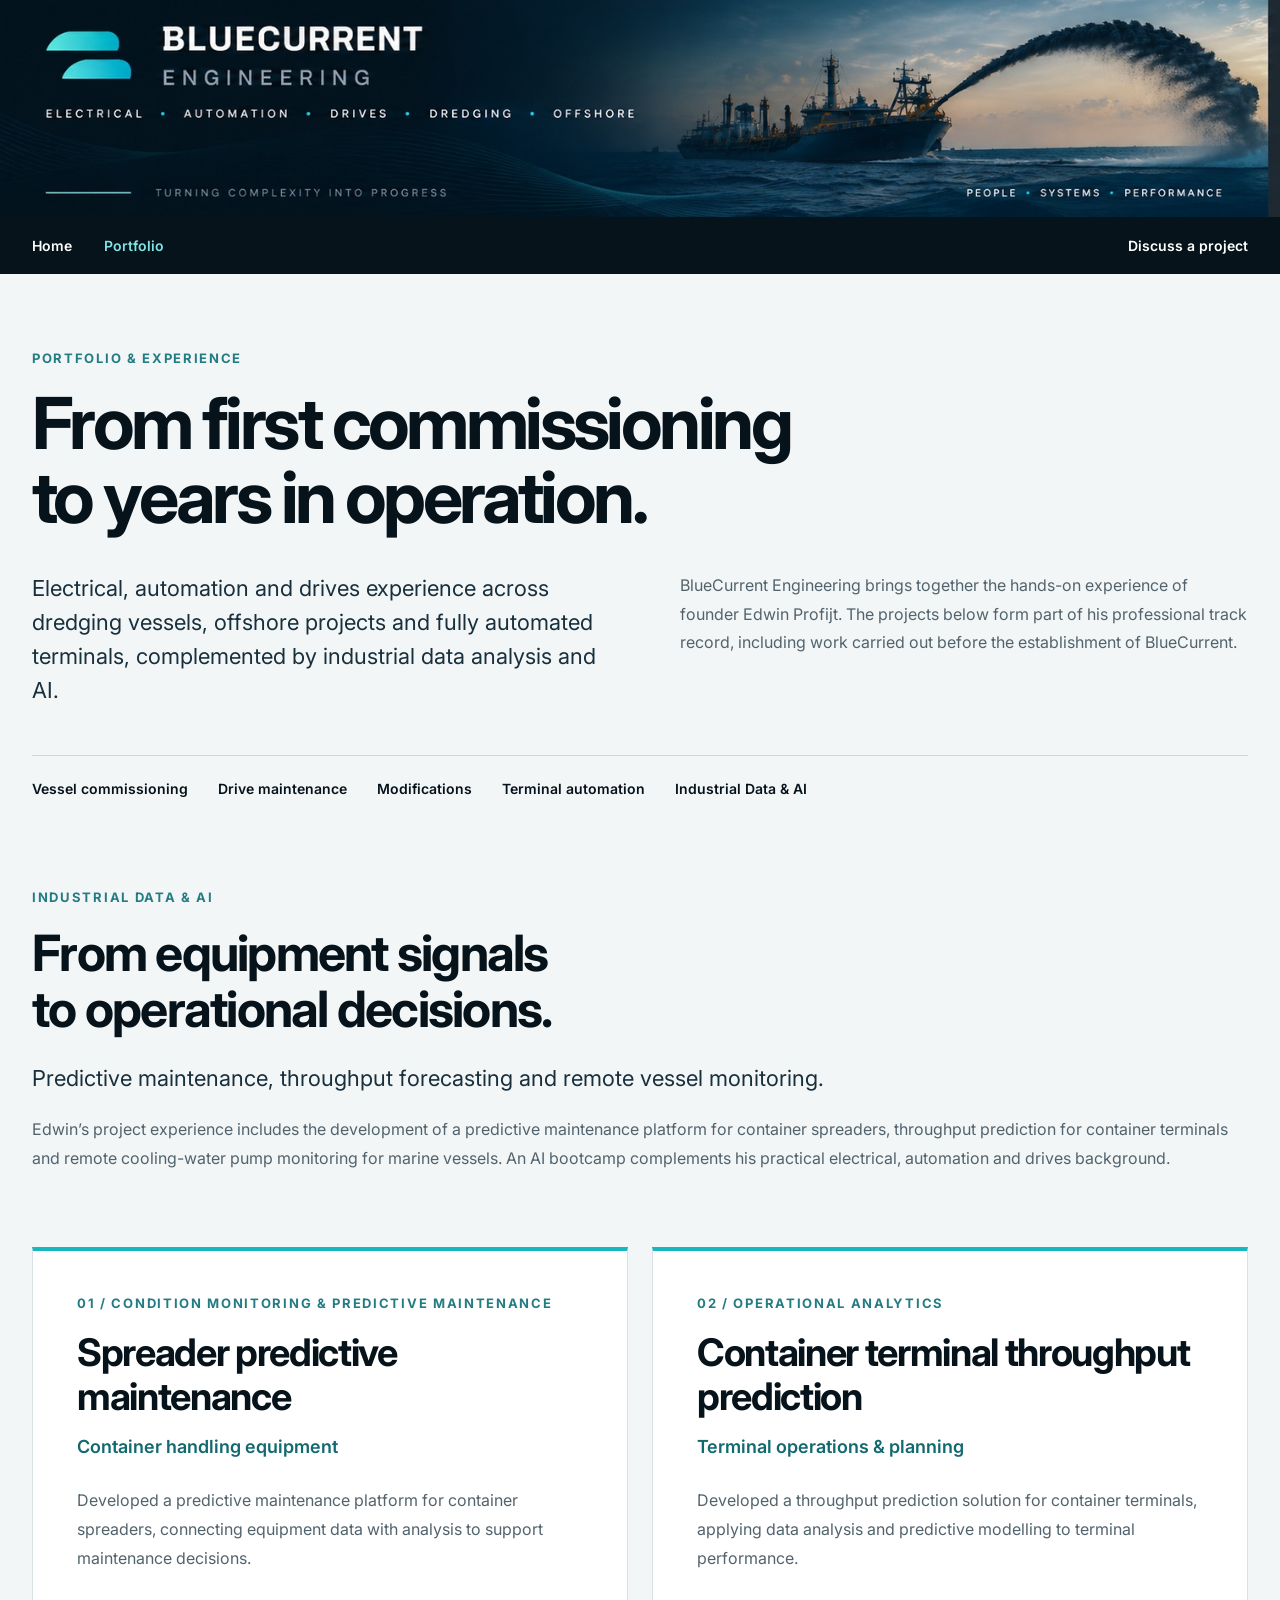
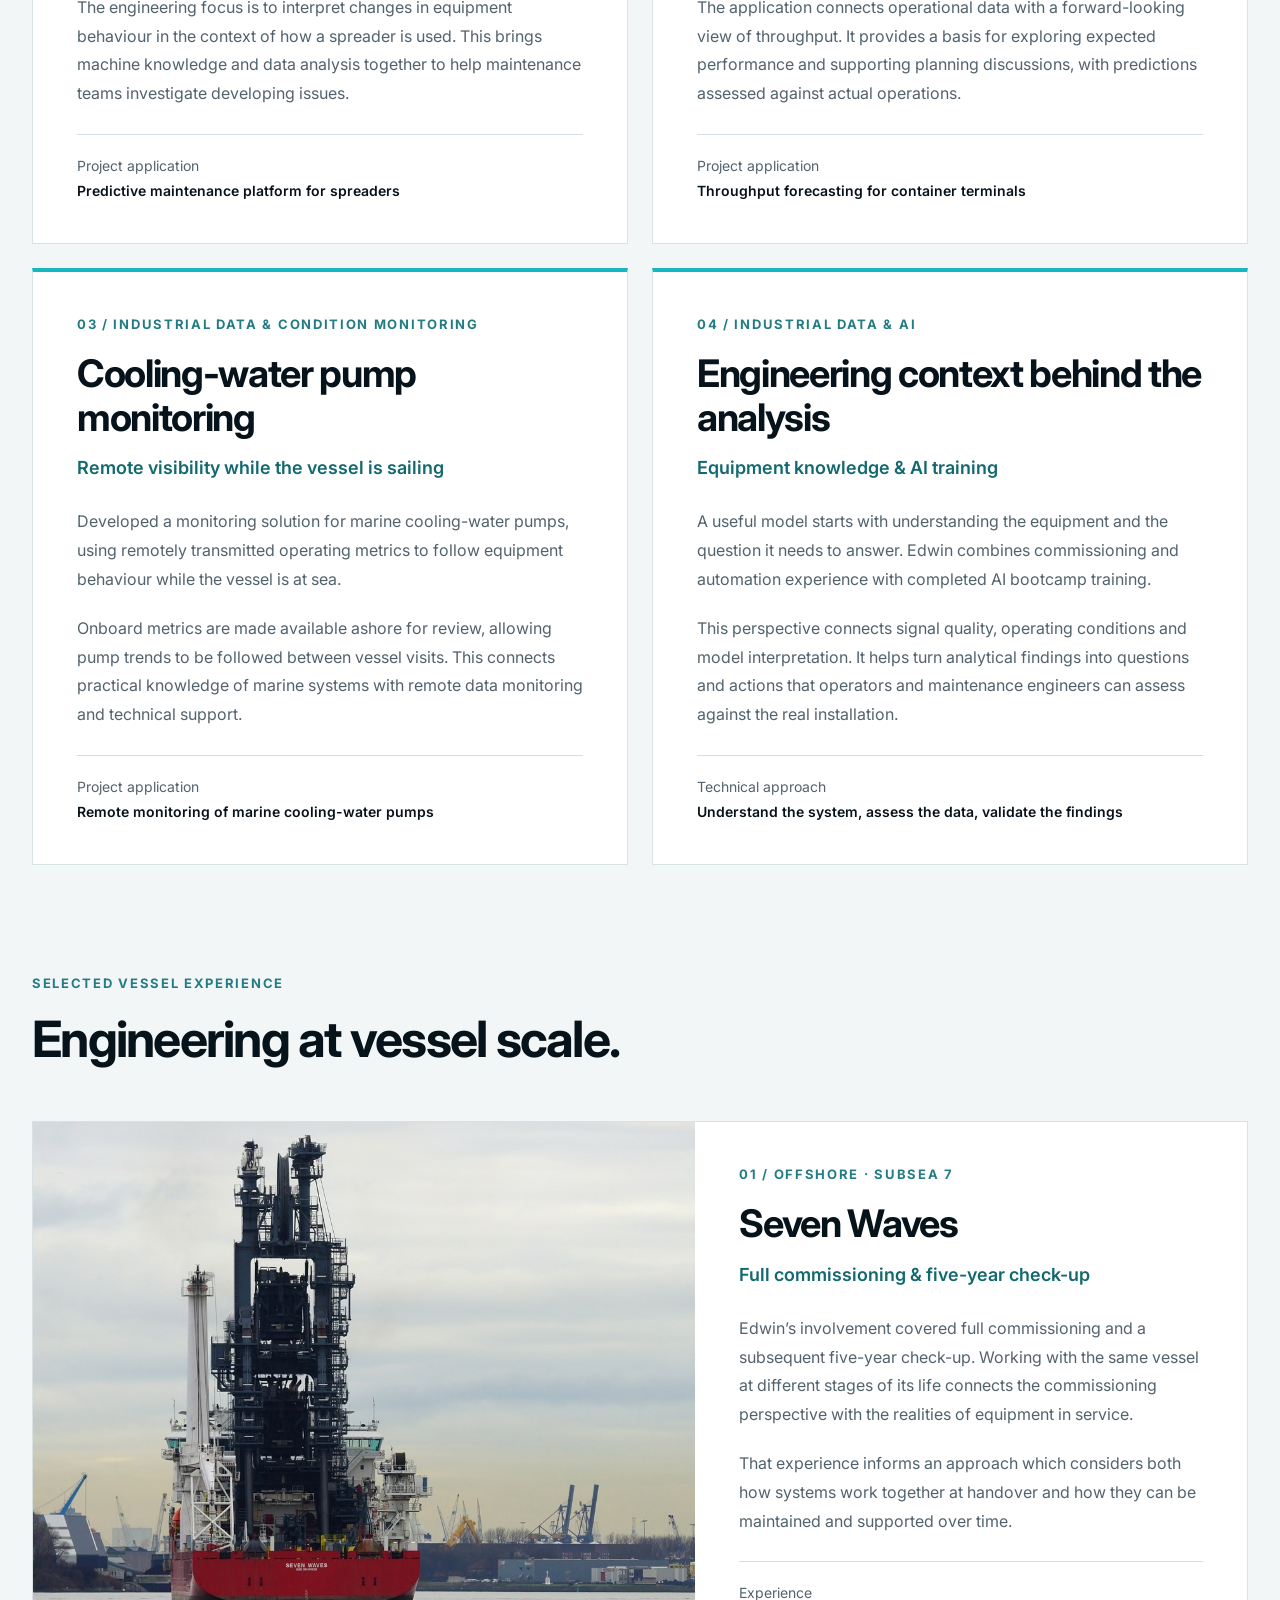
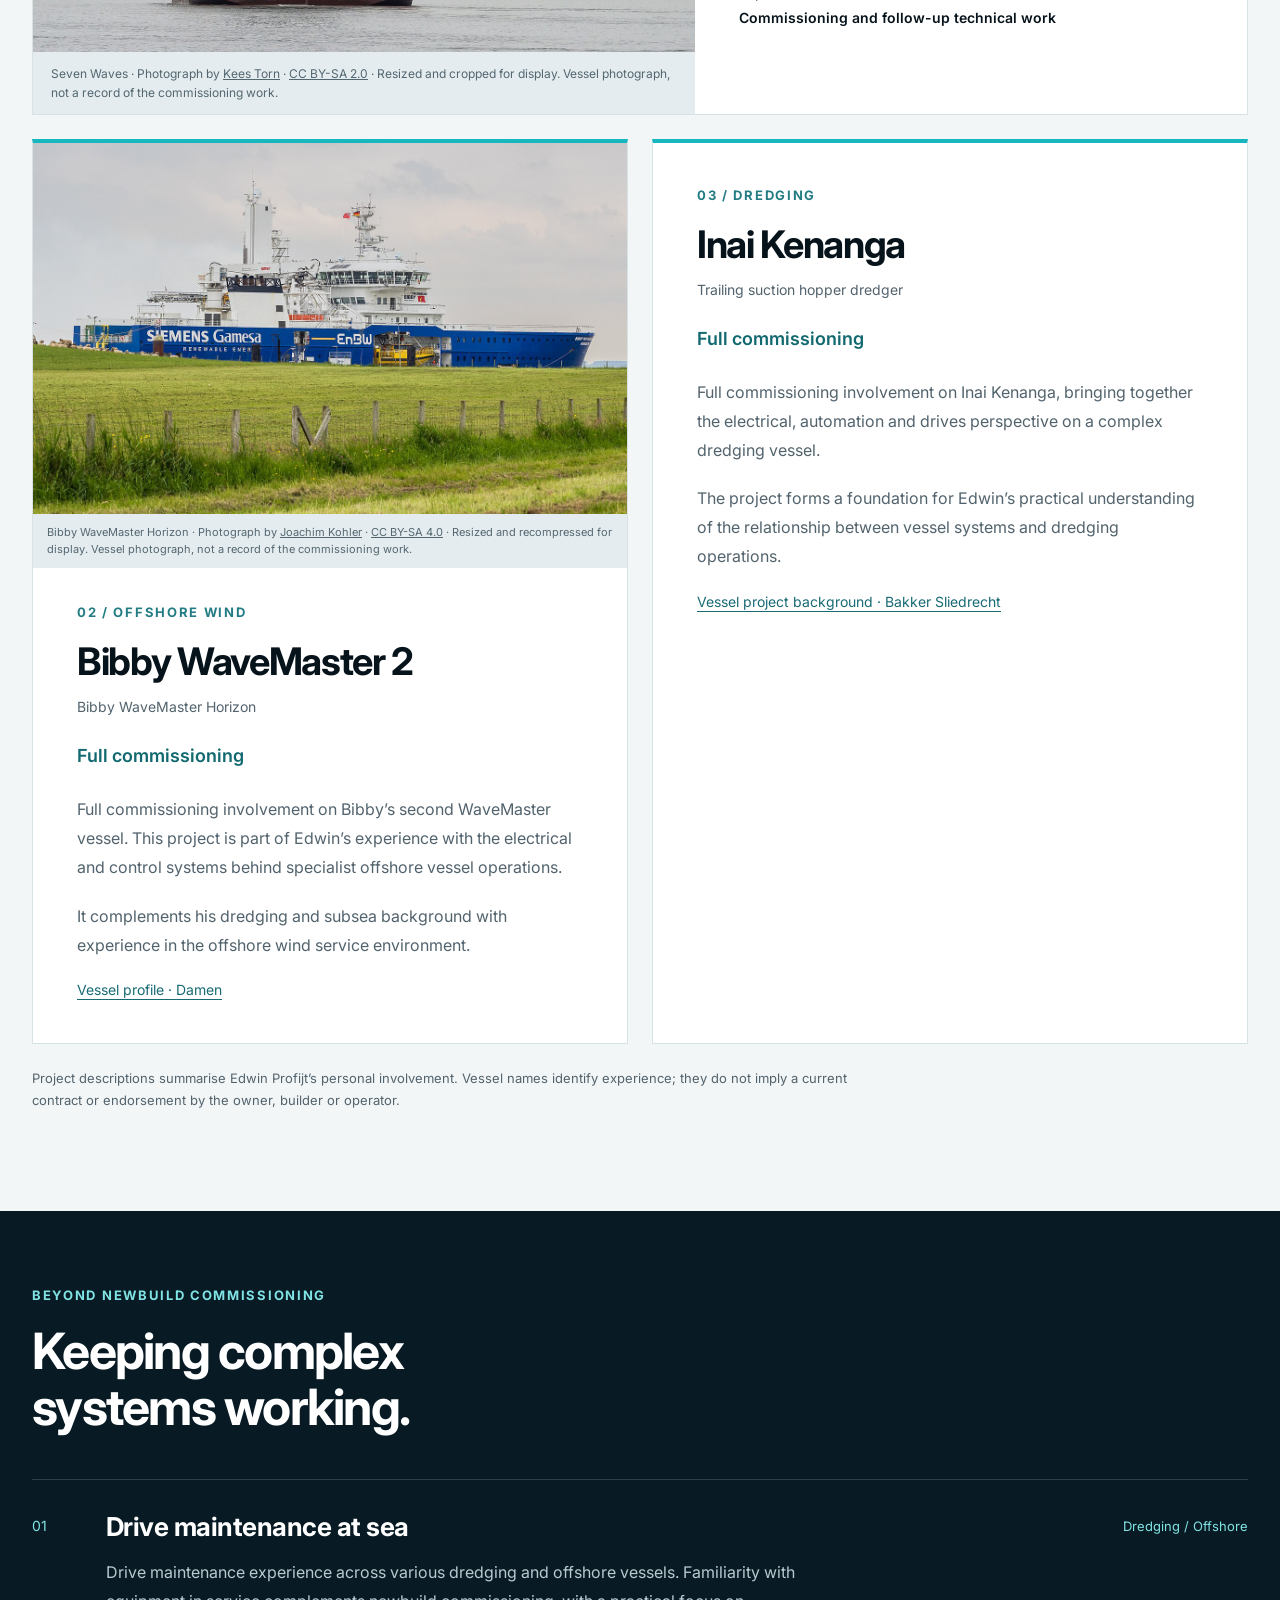
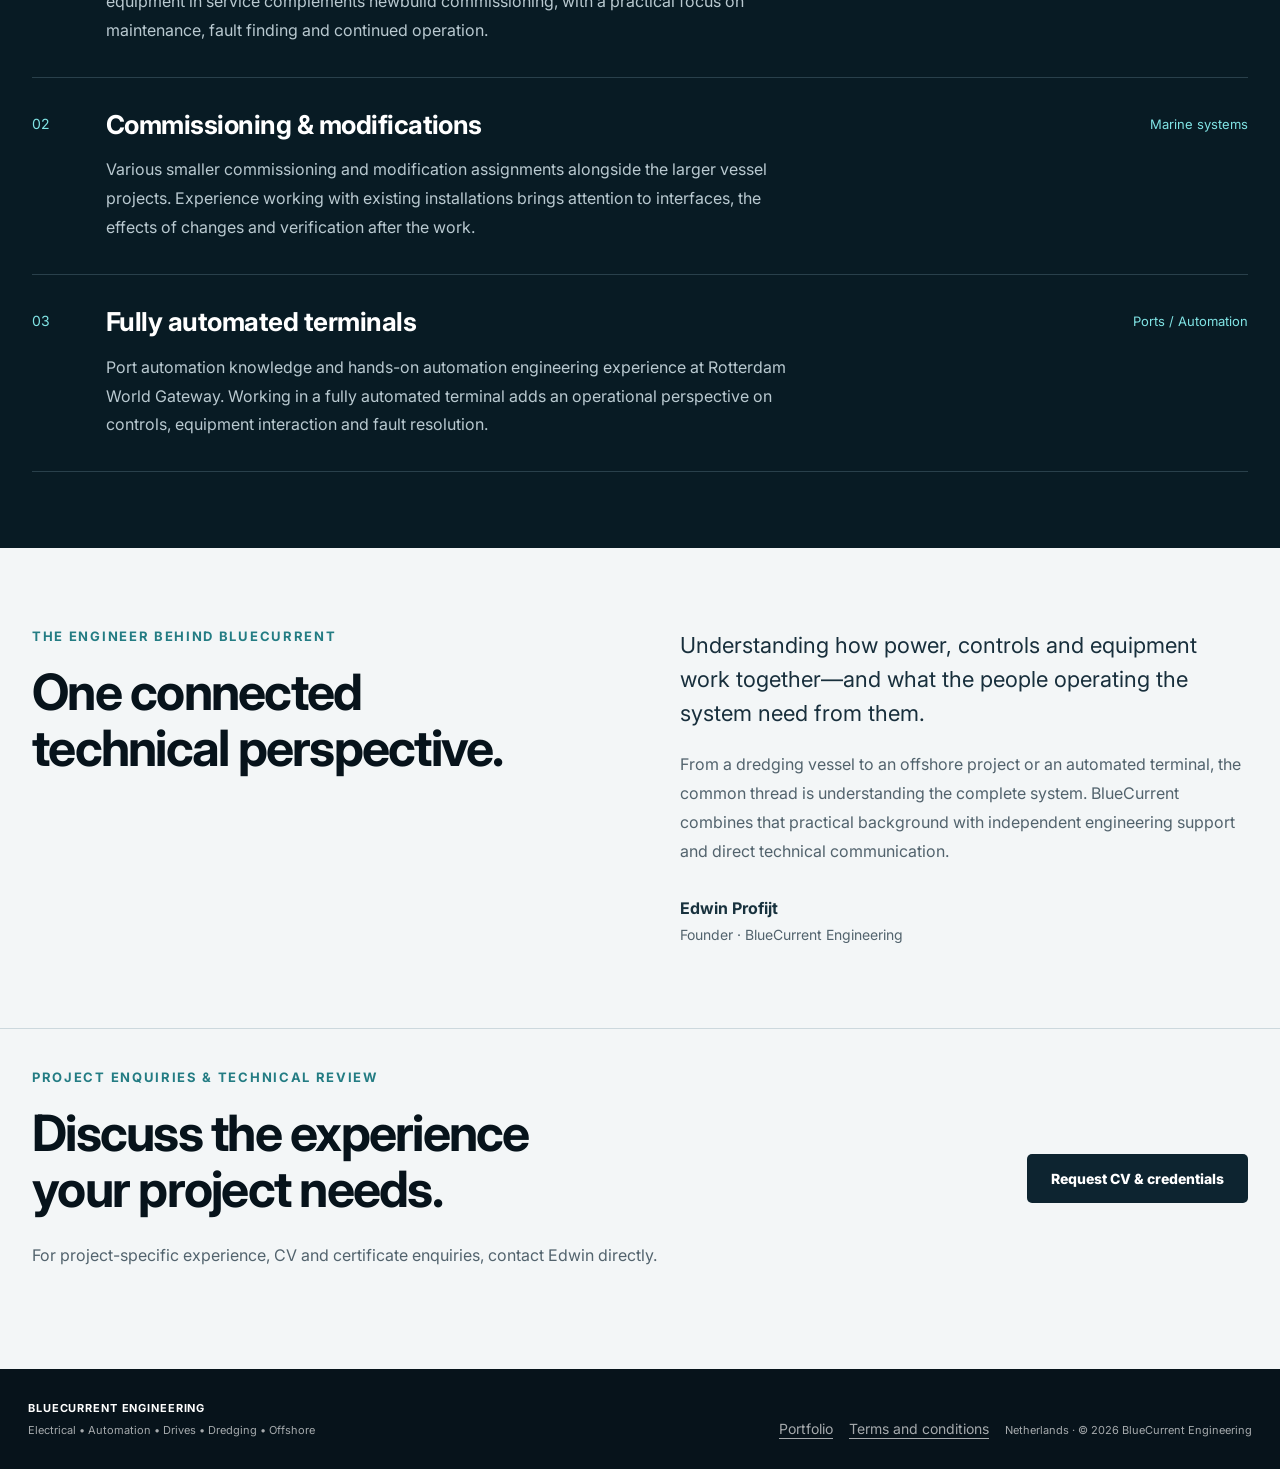
==== commit c17e76c6: "Publish licensed Bibby image and remove unlicensed Inai asset" ====
--- a/portfolio.html
+++ b/portfolio.html
@@ -9,7 +9,7 @@
   <link rel="preconnect" href="https://fonts.gstatic.com" crossorigin>
   <link href="https://fonts.googleapis.com/css2?family=Inter:wght@400;500;600;700;800&display=swap" rel="stylesheet">
   <link rel="stylesheet" href="styles.css?v=20260913-1">
-  <link rel="stylesheet" href="portfolio.css?v=20260913-1">
+  <link rel="stylesheet" href="portfolio.css?v=20260916-1">
 </head>
 <body class="portfolio-page">
 <header class="hero-cover portfolio-header"><a href="index.html" aria-label="BlueCurrent Engineering home"><img src="assets/hero-cover.jpg" alt="BlueCurrent Engineering — Electrical, Automation, Drives, Dredging and Offshore"></a><nav class="portfolio-nav" aria-label="Main navigation"><a href="index.html">Home</a><a href="portfolio.html" aria-current="page">Portfolio</a><a href="mailto:info@bluecurrent-engineering.com">Discuss a project</a></nav></header>
@@ -26,7 +26,7 @@
 <section class="wrap selected" aria-labelledby="selected-title"><div class="section-label"><span class="eyebrow">Selected vessel experience</span><h2 id="selected-title">Engineering at vessel scale.</h2></div>
 <article class="feature-project" id="seven-waves"><figure><img src="assets/portfolio/seven-waves.jpg" width="1600" height="836" alt="Seven Waves pipelay vessel on the Nieuwe Maas, seen from astern" fetchpriority="high"><figcaption>Seven Waves · Photograph by <a href="https://commons.wikimedia.org/wiki/File:SEVEN_WAVES_(24499748195).jpg">Kees Torn</a> · <a href="https://creativecommons.org/licenses/by-sa/2.0/">CC BY-SA 2.0</a> · Resized and cropped for display. Vessel photograph, not a record of the commissioning work.</figcaption></figure><div class="feature-copy"><span class="eyebrow">01 / Offshore · Subsea 7</span><h3>Seven Waves</h3><p class="scope">Full commissioning &amp; five-year check-up</p><p>Edwin’s involvement covered full commissioning and a subsequent five-year check-up. Working with the same vessel at different stages of its life connects the commissioning perspective with the realities of equipment in service.</p><p>That experience informs an approach which considers both how systems work together at handover and how they can be maintained and supported over time.</p><div class="project-detail"><span>Experience</span><strong>Commissioning and follow-up technical work</strong></div></div></article>
 <div class="project-pair">
-<article class="project-panel"><span class="eyebrow">02 / Offshore wind</span><h3>Bibby WaveMaster 2</h3><p class="vessel-note">Bibby WaveMaster Horizon</p><p class="scope">Full commissioning</p><p>Full commissioning involvement on Bibby’s second WaveMaster vessel. This project is part of Edwin’s experience with the electrical and control systems behind specialist offshore vessel operations.</p><p>It complements his dredging and subsea background with experience in the offshore wind service environment.</p><a class="source-link" href="https://www.damen.com/vessels/offshore/sov-9020-bibby-wavemaster-horizon">Vessel profile · Damen</a></article>
+<article class="project-panel has-image"><figure class="project-image"><img src="assets/portfolio/bibby-wavemaster-2-horizon.jpg" width="1280" height="800" alt="Bibby WaveMaster Horizon offshore wind service vessel near Emden" loading="lazy" decoding="async"><figcaption>Bibby WaveMaster Horizon · Photograph by <a href="https://commons.wikimedia.org/wiki/File:Bibby_WaveMaster_Horizon_verl%C3%A4sst_die_Gro%C3%9Fe_Seeschleuse_Emden.jpg">Joachim Kohler</a> · <a href="https://creativecommons.org/licenses/by-sa/4.0/">CC BY-SA 4.0</a> · Resized and recompressed for display. Vessel photograph, not a record of the commissioning work.</figcaption></figure><div class="project-panel-body"><span class="eyebrow">02 / Offshore wind</span><h3>Bibby WaveMaster 2</h3><p class="vessel-note">Bibby WaveMaster Horizon</p><p class="scope">Full commissioning</p><p>Full commissioning involvement on Bibby’s second WaveMaster vessel. This project is part of Edwin’s experience with the electrical and control systems behind specialist offshore vessel operations.</p><p>It complements his dredging and subsea background with experience in the offshore wind service environment.</p><a class="source-link" href="https://www.damen.com/vessels/offshore/sov-9020-bibby-wavemaster-horizon">Vessel profile · Damen</a></div></article>
 <article class="project-panel"><span class="eyebrow">03 / Dredging</span><h3>Inai Kenanga</h3><p class="vessel-note">Trailing suction hopper dredger</p><p class="scope">Full commissioning</p><p>Full commissioning involvement on Inai Kenanga, bringing together the electrical, automation and drives perspective on a complex dredging vessel.</p><p>The project forms a foundation for Edwin’s practical understanding of the relationship between vessel systems and dredging operations.</p><a class="source-link" href="https://www.bakkersliedrecht.com/en/references/inai-kenanga-inai-kiara">Vessel project background · Bakker Sliedrecht</a></article>
 </div><p class="experience-note">Project descriptions summarise Edwin Profijt’s personal involvement. Vessel names identify experience; they do not imply a current contract or endorsement by the owner, builder or operator.</p></section>
 <section class="field-experience"><div class="wrap"><span class="eyebrow">Beyond newbuild commissioning</span><h2>Keeping complex<br>systems working.</h2><div class="experience-rows"><article><span class="row-number">01</span><div><h3>Drive maintenance at sea</h3><p>Drive maintenance experience across various dredging and offshore vessels. Familiarity with equipment in service complements newbuild commissioning, with a practical focus on maintenance, fault finding and continued operation.</p></div><span class="row-tag">Dredging / Offshore</span></article><article><span class="row-number">02</span><div><h3>Commissioning &amp; modifications</h3><p>Various smaller commissioning and modification assignments alongside the larger vessel projects. Experience working with existing installations brings attention to interfaces, the effects of changes and verification after the work.</p></div><span class="row-tag">Marine systems</span></article><article><span class="row-number">03</span><div><h3>Fully automated terminals</h3><p>Port automation knowledge and hands-on automation engineering experience at Rotterdam World Gateway. Working in a fully automated terminal adds an operational perspective on controls, equipment interaction and fault resolution.</p></div><span class="row-tag">Ports / Automation</span></article></div></div></section>
@@ -37,5 +37,6 @@
 </main>
   <footer><div><strong>BLUECURRENT ENGINEERING</strong><span>Electrical • Automation • Drives • Dredging • Offshore</span></div><div><a href="portfolio.html">Portfolio</a><a href="terms-and-conditions.html">Terms and conditions</a><div>Netherlands · © <span id="year"></span> BlueCurrent Engineering</div></div></footer>
   <script src="script.js"></script>
+<!-- Cloudflare Web Analytics --><script type='module' src='https://static.cloudflareinsights.com/beacon.min.js' data-cf-beacon='{"token": "864791f559824be9aa5b29a7c81ad743"}'></script><!-- End Cloudflare Web Analytics -->
 </body>
 </html>
--- a/portfolio.css
+++ b/portfolio.css
@@ -1 +1 @@
-.portfolio-page{background:#f3f6f7}.wrap{max-width:1280px;margin:0 auto;padding-left:32px;padding-right:32px}.portfolio-header{position:sticky;top:0;z-index:50}.portfolio-header>a{display:block}.portfolio-nav{display:flex;gap:32px;align-items:center;background:#07131b;padding:12px max(32px,calc((100vw - 1216px)/2));color:#fff;font-size:14px;font-weight:600}.portfolio-nav a{padding:8px 0}.portfolio-nav a[aria-current]{color:#80e4e5}.portfolio-nav a:last-child{margin-left:auto}.portfolio-nav a:hover{text-decoration:underline;text-underline-offset:5px}.portfolio-intro{padding-top:76px;padding-bottom:62px}.eyebrow{display:block;font-size:13px;font-weight:700;letter-spacing:.13em;text-transform:uppercase;color:#237c83;margin-bottom:20px}.portfolio-page h1{font-size:clamp(40px,5.6vw,76px);font-weight:700;line-height:1.04;letter-spacing:-.05em;margin:0 0 36px}.intro-columns{display:grid;grid-template-columns:1fr 1fr;gap:80px}.portfolio-page p{font-size:16px;line-height:1.8;color:#52636d;margin:0 0 20px}.portfolio-page .lead{font-size:22px;line-height:1.55;color:#182f3c}.disciplines{display:flex;flex-wrap:wrap;gap:12px 30px;border-top:1px solid #cdd7db;margin-top:28px;padding-top:24px;font-size:14px;font-weight:600}.selected{padding-bottom:80px}.section-label{padding:30px 0}.portfolio-page h2{font-size:clamp(32px,4vw,50px);line-height:1.12;letter-spacing:-.035em;margin:0 0 24px}.feature-project{background:#fff;border:1px solid #d8e2e5;display:grid;grid-template-columns:1.2fr 1fr;overflow:hidden}.feature-project figure{margin:0;background:#e5ecef;display:flex;flex-direction:column}.feature-project figure img{width:100%;height:auto;aspect-ratio:1.25;object-fit:cover;object-position:38% center;flex:1;min-height:0}.feature-project figcaption{font-size:12px;line-height:1.6;color:#536771;padding:12px 18px;background:#e5ecef}.feature-project figcaption a{text-decoration:underline}.feature-copy{padding:44px}.portfolio-page h3{font-size:clamp(28px,3vw,38px);line-height:1.15;letter-spacing:-.035em;margin:0 0 16px}.portfolio-page .scope{font-size:18px;font-weight:600;color:#126970;line-height:1.45;margin-bottom:26px}.project-detail{border-top:1px solid #d5dfe3;padding-top:22px;margin-top:26px;display:grid;gap:8px;font-size:14px}.project-detail span{color:#52636d}.project-detail strong{font-weight:600}.project-pair{display:grid;grid-template-columns:1fr 1fr;gap:24px;margin-top:24px}.project-panel{background:#fff;padding:44px;border:1px solid #d8e2e5;border-top:4px solid #17b7bf}.portfolio-page .vessel-note{font-size:14px;margin-top:-6px;margin-bottom:24px}.source-link{font-size:14px;color:#186a74;text-decoration:underline;text-underline-offset:4px}.portfolio-page .experience-note{font-size:13px;line-height:1.65;max-width:850px;margin-top:24px}.field-experience{background:#081b24;color:#fff;padding:76px 0}.field-experience .eyebrow{color:#80e4e5}.experience-rows{margin-top:44px;border-top:1px solid #29404b}.experience-rows article{display:grid;grid-template-columns:48px 1fr 170px;gap:26px;padding:32px 0;border-bottom:1px solid #29404b;align-items:start}.experience-rows h3{font-size:26px;letter-spacing:-.02em}.experience-rows p{max-width:700px;color:#b9c9d0;margin-bottom:0}.row-number{font-size:14px;color:#80e4e5;padding-top:5px}.row-tag{font-size:13px;color:#80e4e5;text-align:right;padding-top:6px}.engineer-story{display:grid;grid-template-columns:1fr 1fr;gap:80px;padding-top:80px;padding-bottom:60px}.portfolio-page .signature{font-weight:700;color:#18323e;margin-top:28px}.signature span{display:block;font-size:14px;font-weight:400;color:#52636d}.credentials{display:grid;grid-template-columns:1fr auto;gap:36px;padding-top:40px;padding-bottom:80px;border-top:1px solid #ccd8dd;align-items:center}.credentials .button{font-size:14px;padding:16px 24px}.portfolio-page a:focus-visible{outline:3px solid #17b7bf;outline-offset:4px}@media(max-width:900px){.intro-columns,.engineer-story{gap:36px}.feature-project{grid-template-columns:1fr}.feature-project figure img{aspect-ratio:1.9;object-fit:contain}.feature-copy,.project-panel{padding:30px}.experience-rows article{grid-template-columns:30px 1fr}.row-tag{grid-column:2;text-align:left;padding-top:0}.credentials{grid-template-columns:1fr;justify-items:start}}@media(max-width:620px){.wrap{padding-left:20px;padding-right:20px}.portfolio-nav{gap:22px;padding:8px 20px;font-size:14px}.portfolio-nav a:last-child{font-size:13px}.portfolio-intro{padding-top:40px;padding-bottom:30px}.intro-columns,.project-pair,.engineer-story{grid-template-columns:1fr;gap:16px}.portfolio-page .lead{font-size:20px}.feature-copy,.project-panel{padding:26px 22px}.feature-project figure img{aspect-ratio:1.65;object-fit:cover}.selected{padding-bottom:42px}.field-experience{padding:48px 0}.experience-rows article{gap:14px;padding:26px 0}.experience-rows h3{font-size:24px}.engineer-story{padding-top:48px;padding-bottom:36px}.credentials{padding-top:36px;padding-bottom:48px}.disciplines{gap:14px 24px}.eyebrow{font-size:12px}.portfolio-page h1 br{display:none}}@media print{.portfolio-header{position:static}.portfolio-nav,.credentials .button{display:none}.feature-project,.project-panel,.experience-rows article{break-inside:avoid}.portfolio-page p{color:#222}.field-experience{background:#fff;color:#07131b}.experience-rows p{color:#222}}
+.portfolio-page{background:#f3f6f7}.wrap{max-width:1280px;margin:0 auto;padding-left:32px;padding-right:32px}.portfolio-header{position:sticky;top:0;z-index:50}.portfolio-header>a{display:block}.portfolio-nav{display:flex;gap:32px;align-items:center;background:#07131b;padding:12px max(32px,calc((100vw - 1216px)/2));color:#fff;font-size:14px;font-weight:600}.portfolio-nav a{padding:8px 0}.portfolio-nav a[aria-current]{color:#80e4e5}.portfolio-nav a:last-child{margin-left:auto}.portfolio-nav a:hover{text-decoration:underline;text-underline-offset:5px}.portfolio-intro{padding-top:76px;padding-bottom:62px}.eyebrow{display:block;font-size:13px;font-weight:700;letter-spacing:.13em;text-transform:uppercase;color:#237c83;margin-bottom:20px}.portfolio-page h1{font-size:clamp(40px,5.6vw,76px);font-weight:700;line-height:1.04;letter-spacing:-.05em;margin:0 0 36px}.intro-columns{display:grid;grid-template-columns:1fr 1fr;gap:80px}.portfolio-page p{font-size:16px;line-height:1.8;color:#52636d;margin:0 0 20px}.portfolio-page .lead{font-size:22px;line-height:1.55;color:#182f3c}.disciplines{display:flex;flex-wrap:wrap;gap:12px 30px;border-top:1px solid #cdd7db;margin-top:28px;padding-top:24px;font-size:14px;font-weight:600}.selected{padding-bottom:80px}.section-label{padding:30px 0}.portfolio-page h2{font-size:clamp(32px,4vw,50px);line-height:1.12;letter-spacing:-.035em;margin:0 0 24px}.feature-project{background:#fff;border:1px solid #d8e2e5;display:grid;grid-template-columns:1.2fr 1fr;overflow:hidden}.feature-project figure{margin:0;background:#e5ecef;display:flex;flex-direction:column}.feature-project figure img{width:100%;height:auto;aspect-ratio:1.25;object-fit:cover;object-position:38% center;flex:1;min-height:0}.feature-project figcaption{font-size:12px;line-height:1.6;color:#536771;padding:12px 18px;background:#e5ecef}.feature-project figcaption a{text-decoration:underline}.feature-copy{padding:44px}.portfolio-page h3{font-size:clamp(28px,3vw,38px);line-height:1.15;letter-spacing:-.035em;margin:0 0 16px}.portfolio-page .scope{font-size:18px;font-weight:600;color:#126970;line-height:1.45;margin-bottom:26px}.project-detail{border-top:1px solid #d5dfe3;padding-top:22px;margin-top:26px;display:grid;gap:8px;font-size:14px}.project-detail span{color:#52636d}.project-detail strong{font-weight:600}.project-pair{display:grid;grid-template-columns:1fr 1fr;gap:24px;margin-top:24px}.project-panel{background:#fff;padding:44px;border:1px solid #d8e2e5;border-top:4px solid #17b7bf}.project-panel.has-image{padding:0;overflow:hidden}.project-image{margin:0;background:#e5ecef}.project-image img{display:block;width:100%;height:auto;aspect-ratio:1.6;object-fit:cover}.project-image figcaption{font-size:11px;line-height:1.55;color:#536771;padding:10px 14px;background:#e5ecef}.project-image figcaption a{text-decoration:underline}.project-panel-body{padding:36px 44px 44px}.portfolio-page .vessel-note{font-size:14px;margin-top:-6px;margin-bottom:24px}.source-link{font-size:14px;color:#186a74;text-decoration:underline;text-underline-offset:4px}.portfolio-page .experience-note{font-size:13px;line-height:1.65;max-width:850px;margin-top:24px}.field-experience{background:#081b24;color:#fff;padding:76px 0}.field-experience .eyebrow{color:#80e4e5}.experience-rows{margin-top:44px;border-top:1px solid #29404b}.experience-rows article{display:grid;grid-template-columns:48px 1fr 170px;gap:26px;padding:32px 0;border-bottom:1px solid #29404b;align-items:start}.experience-rows h3{font-size:26px;letter-spacing:-.02em}.experience-rows p{max-width:700px;color:#b9c9d0;margin-bottom:0}.row-number{font-size:14px;color:#80e4e5;padding-top:5px}.row-tag{font-size:13px;color:#80e4e5;text-align:right;padding-top:6px}.engineer-story{display:grid;grid-template-columns:1fr 1fr;gap:80px;padding-top:80px;padding-bottom:60px}.portfolio-page .signature{font-weight:700;color:#18323e;margin-top:28px}.signature span{display:block;font-size:14px;font-weight:400;color:#52636d}.credentials{display:grid;grid-template-columns:1fr auto;gap:36px;padding-top:40px;padding-bottom:80px;border-top:1px solid #ccd8dd;align-items:center}.credentials .button{font-size:14px;padding:16px 24px}.portfolio-page a:focus-visible{outline:3px solid #17b7bf;outline-offset:4px}@media(max-width:900px){.intro-columns,.engineer-story{gap:36px}.feature-project{grid-template-columns:1fr}.feature-project figure img{aspect-ratio:1.9;object-fit:contain}.feature-copy,.project-panel{padding:30px}.project-panel.has-image{padding:0}.project-panel-body{padding:30px}.experience-rows article{grid-template-columns:30px 1fr}.row-tag{grid-column:2;text-align:left;padding-top:0}.credentials{grid-template-columns:1fr;justify-items:start}}@media(max-width:620px){.wrap{padding-left:20px;padding-right:20px}.portfolio-nav{gap:22px;padding:8px 20px;font-size:14px}.portfolio-nav a:last-child{font-size:13px}.portfolio-intro{padding-top:40px;padding-bottom:30px}.intro-columns,.project-pair,.engineer-story{grid-template-columns:1fr;gap:16px}.portfolio-page .lead{font-size:20px}.feature-copy,.project-panel{padding:26px 22px}.project-panel.has-image{padding:0}.project-panel-body{padding:26px 22px}.feature-project figure img{aspect-ratio:1.65;object-fit:cover}.selected{padding-bottom:42px}.field-experience{padding:48px 0}.experience-rows article{gap:14px;padding:26px 0}.experience-rows h3{font-size:24px}.engineer-story{padding-top:48px;padding-bottom:36px}.credentials{padding-top:36px;padding-bottom:48px}.disciplines{gap:14px 24px}.eyebrow{font-size:12px}.portfolio-page h1 br{display:none}}@media print{.portfolio-header{position:static}.portfolio-nav,.credentials .button{display:none}.feature-project,.project-panel,.experience-rows article{break-inside:avoid}.portfolio-page p{color:#222}.field-experience{background:#fff;color:#07131b}.experience-rows p{color:#222}}
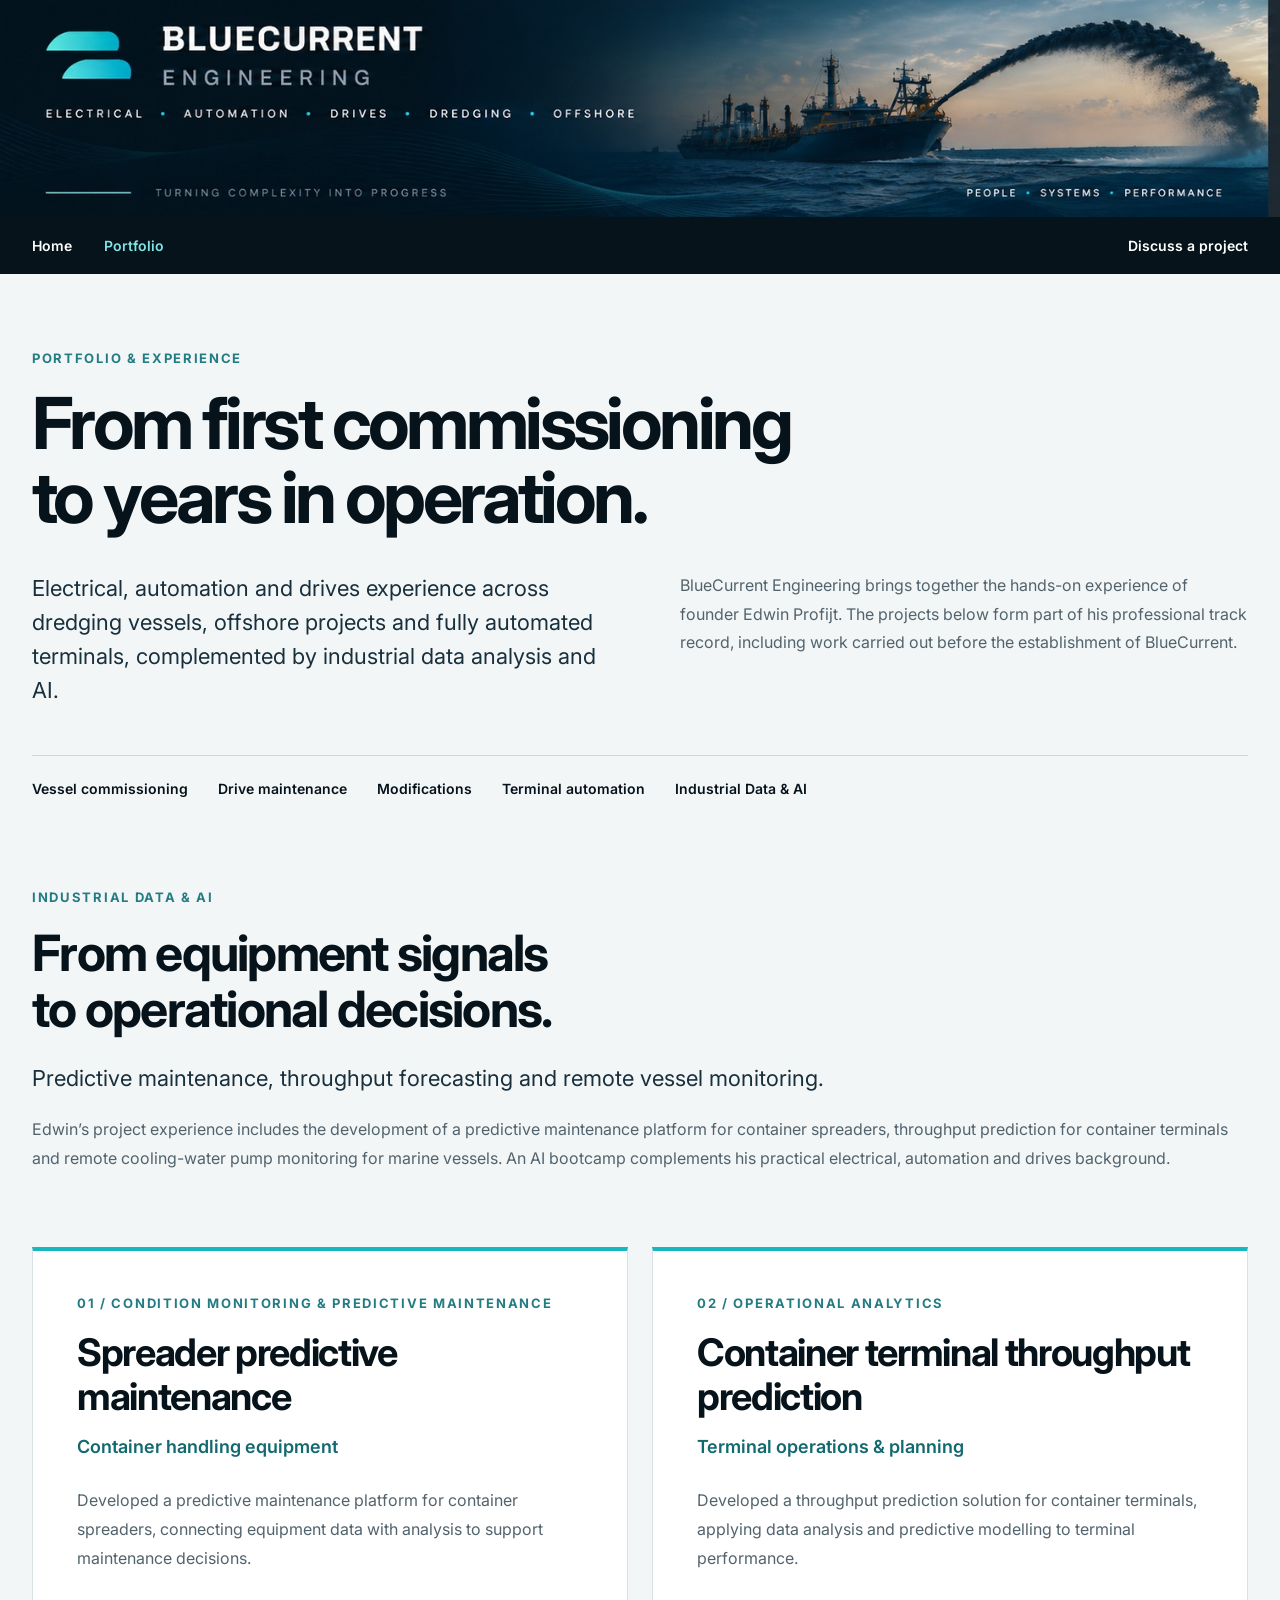
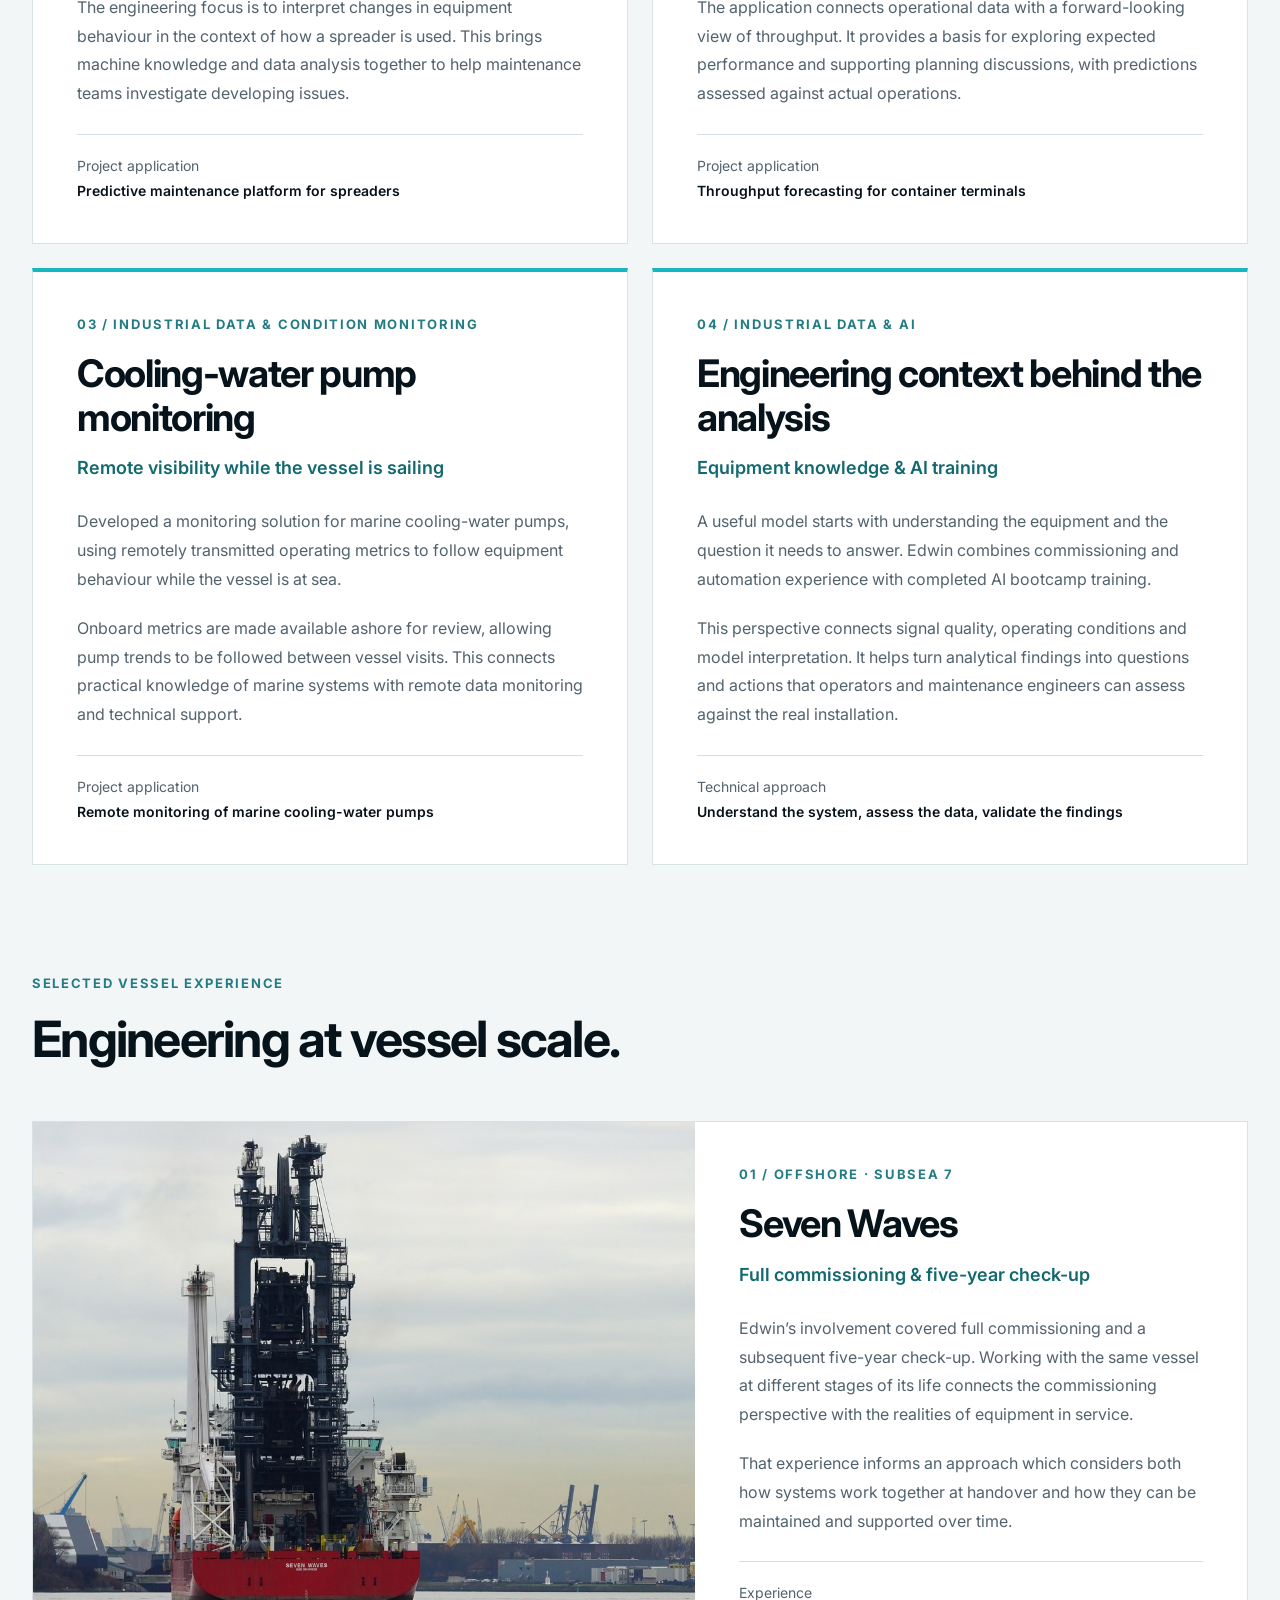
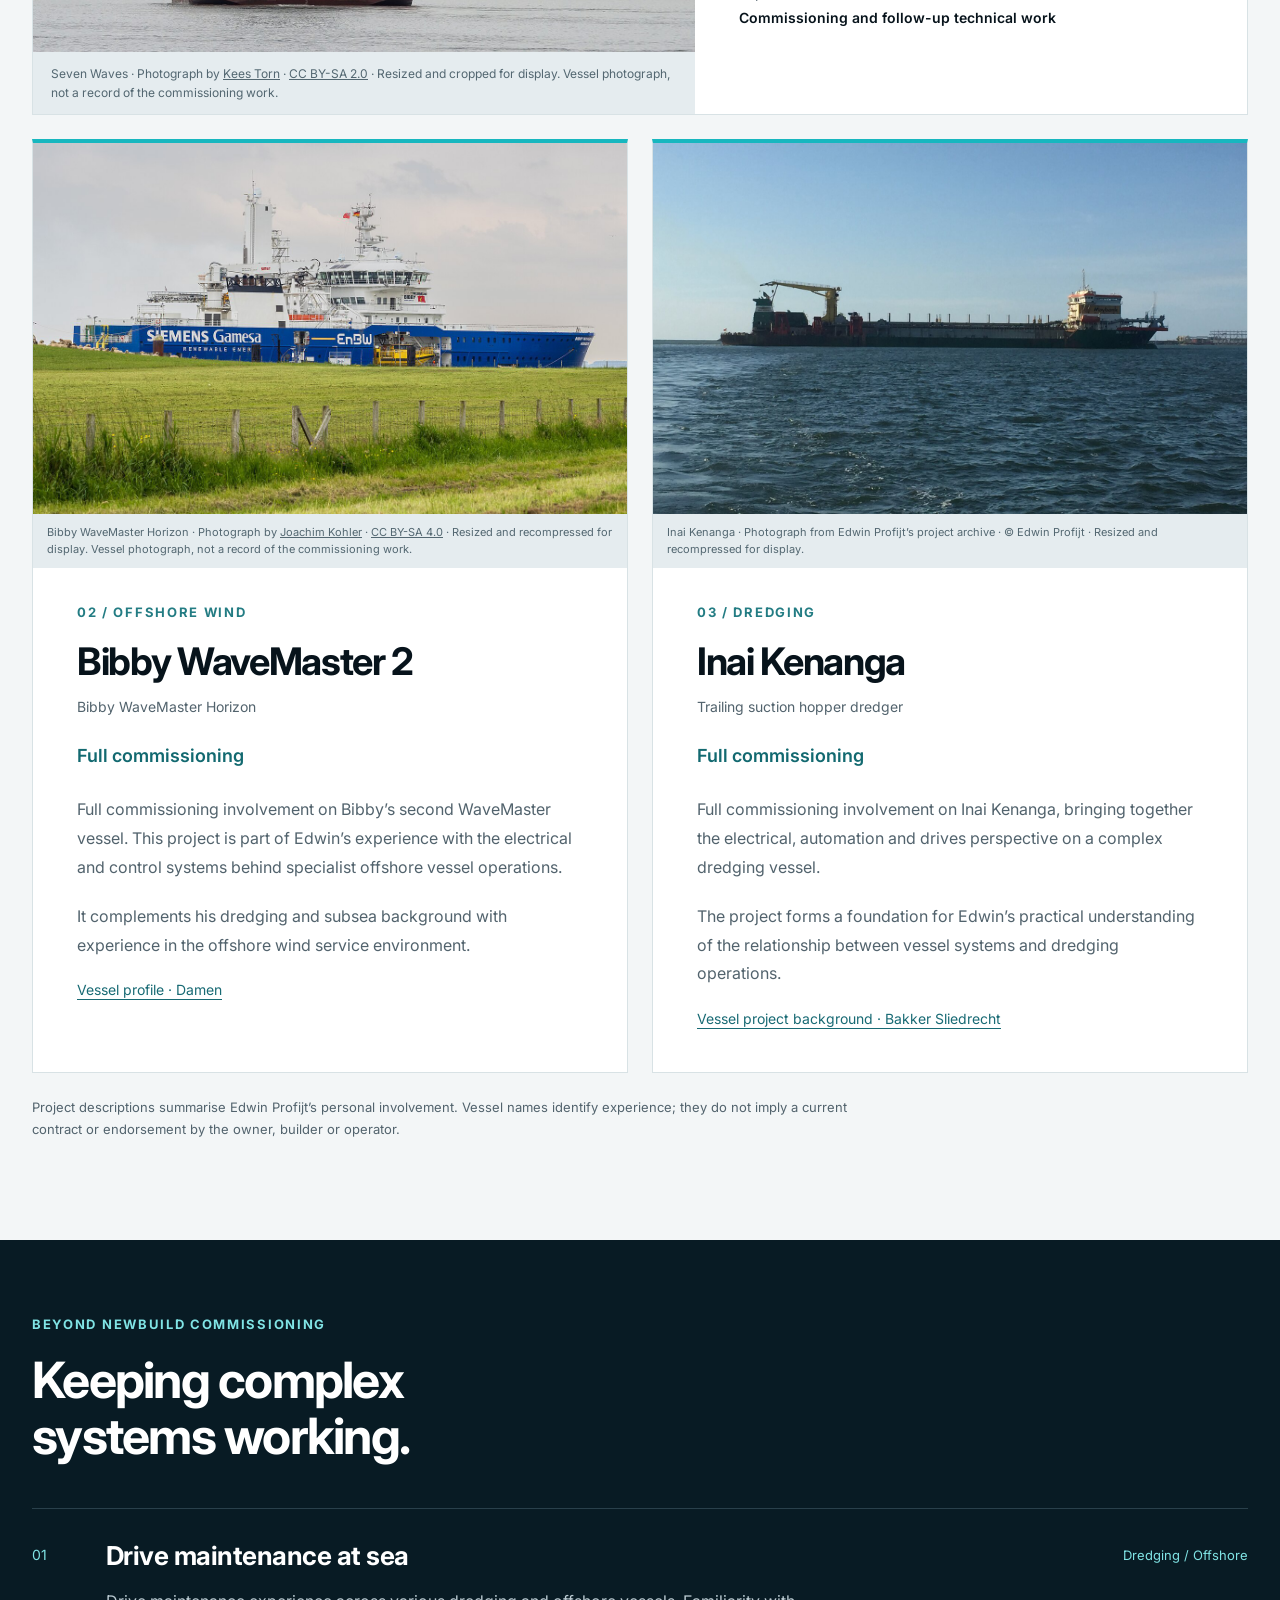
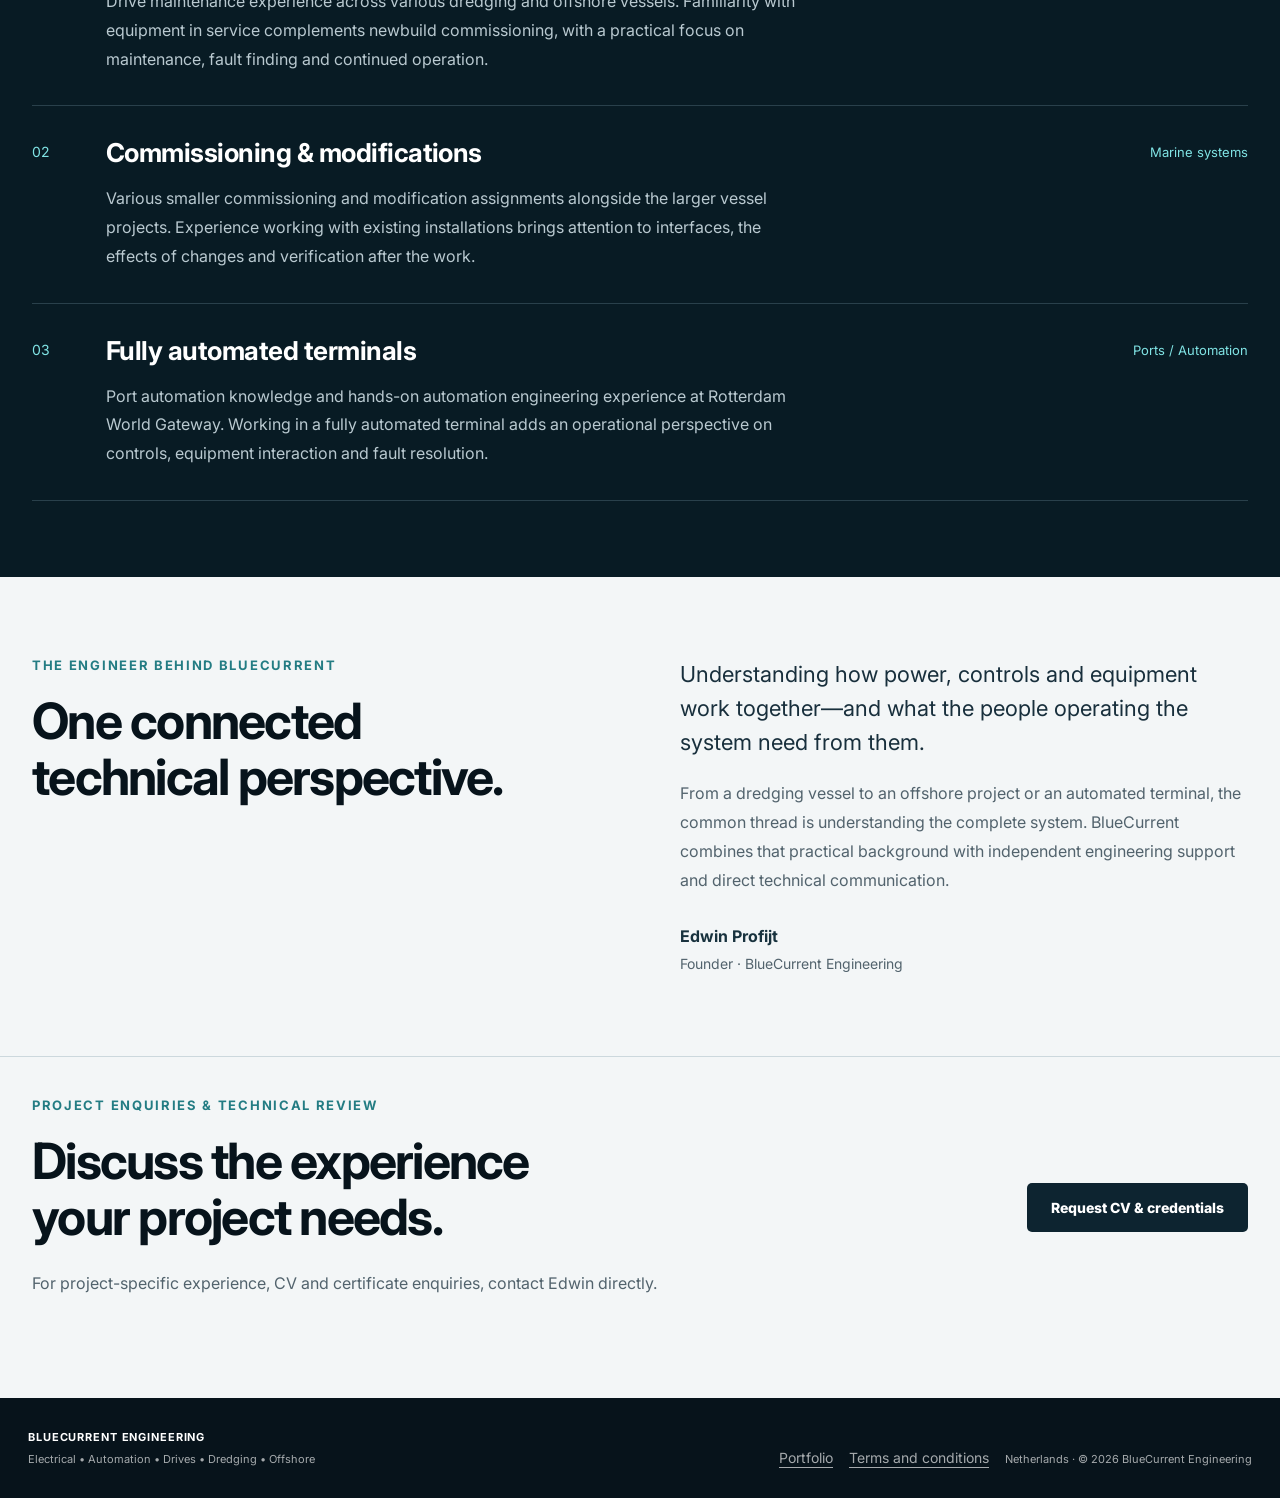
==== commit 6d91a8a2: "Add owned Inai Kenanga project photo to portfolio" ====
--- a/portfolio.html
+++ b/portfolio.html
@@ -27,7 +27,7 @@
 <article class="feature-project" id="seven-waves"><figure><img src="assets/portfolio/seven-waves.jpg" width="1600" height="836" alt="Seven Waves pipelay vessel on the Nieuwe Maas, seen from astern" fetchpriority="high"><figcaption>Seven Waves · Photograph by <a href="https://commons.wikimedia.org/wiki/File:SEVEN_WAVES_(24499748195).jpg">Kees Torn</a> · <a href="https://creativecommons.org/licenses/by-sa/2.0/">CC BY-SA 2.0</a> · Resized and cropped for display. Vessel photograph, not a record of the commissioning work.</figcaption></figure><div class="feature-copy"><span class="eyebrow">01 / Offshore · Subsea 7</span><h3>Seven Waves</h3><p class="scope">Full commissioning &amp; five-year check-up</p><p>Edwin’s involvement covered full commissioning and a subsequent five-year check-up. Working with the same vessel at different stages of its life connects the commissioning perspective with the realities of equipment in service.</p><p>That experience informs an approach which considers both how systems work together at handover and how they can be maintained and supported over time.</p><div class="project-detail"><span>Experience</span><strong>Commissioning and follow-up technical work</strong></div></div></article>
 <div class="project-pair">
 <article class="project-panel has-image"><figure class="project-image"><img src="assets/portfolio/bibby-wavemaster-2-horizon.jpg" width="1280" height="800" alt="Bibby WaveMaster Horizon offshore wind service vessel near Emden" loading="lazy" decoding="async"><figcaption>Bibby WaveMaster Horizon · Photograph by <a href="https://commons.wikimedia.org/wiki/File:Bibby_WaveMaster_Horizon_verl%C3%A4sst_die_Gro%C3%9Fe_Seeschleuse_Emden.jpg">Joachim Kohler</a> · <a href="https://creativecommons.org/licenses/by-sa/4.0/">CC BY-SA 4.0</a> · Resized and recompressed for display. Vessel photograph, not a record of the commissioning work.</figcaption></figure><div class="project-panel-body"><span class="eyebrow">02 / Offshore wind</span><h3>Bibby WaveMaster 2</h3><p class="vessel-note">Bibby WaveMaster Horizon</p><p class="scope">Full commissioning</p><p>Full commissioning involvement on Bibby’s second WaveMaster vessel. This project is part of Edwin’s experience with the electrical and control systems behind specialist offshore vessel operations.</p><p>It complements his dredging and subsea background with experience in the offshore wind service environment.</p><a class="source-link" href="https://www.damen.com/vessels/offshore/sov-9020-bibby-wavemaster-horizon">Vessel profile · Damen</a></div></article>
-<article class="project-panel"><span class="eyebrow">03 / Dredging</span><h3>Inai Kenanga</h3><p class="vessel-note">Trailing suction hopper dredger</p><p class="scope">Full commissioning</p><p>Full commissioning involvement on Inai Kenanga, bringing together the electrical, automation and drives perspective on a complex dredging vessel.</p><p>The project forms a foundation for Edwin’s practical understanding of the relationship between vessel systems and dredging operations.</p><a class="source-link" href="https://www.bakkersliedrecht.com/en/references/inai-kenanga-inai-kiara">Vessel project background · Bakker Sliedrecht</a></article>
+<article class="project-panel has-image"><figure class="project-image"><img src="assets/portfolio/inai-kenanga.jpg" width="1600" height="1200" alt="Inai Kenanga trailing suction hopper dredger seen from the water" loading="lazy" decoding="async"><figcaption>Inai Kenanga · Photograph from Edwin Profijt’s project archive · © Edwin Profijt · Resized and recompressed for display.</figcaption></figure><div class="project-panel-body"><span class="eyebrow">03 / Dredging</span><h3>Inai Kenanga</h3><p class="vessel-note">Trailing suction hopper dredger</p><p class="scope">Full commissioning</p><p>Full commissioning involvement on Inai Kenanga, bringing together the electrical, automation and drives perspective on a complex dredging vessel.</p><p>The project forms a foundation for Edwin’s practical understanding of the relationship between vessel systems and dredging operations.</p><a class="source-link" href="https://www.bakkersliedrecht.com/en/references/inai-kenanga-inai-kiara">Vessel project background · Bakker Sliedrecht</a></div></article>
 </div><p class="experience-note">Project descriptions summarise Edwin Profijt’s personal involvement. Vessel names identify experience; they do not imply a current contract or endorsement by the owner, builder or operator.</p></section>
 <section class="field-experience"><div class="wrap"><span class="eyebrow">Beyond newbuild commissioning</span><h2>Keeping complex<br>systems working.</h2><div class="experience-rows"><article><span class="row-number">01</span><div><h3>Drive maintenance at sea</h3><p>Drive maintenance experience across various dredging and offshore vessels. Familiarity with equipment in service complements newbuild commissioning, with a practical focus on maintenance, fault finding and continued operation.</p></div><span class="row-tag">Dredging / Offshore</span></article><article><span class="row-number">02</span><div><h3>Commissioning &amp; modifications</h3><p>Various smaller commissioning and modification assignments alongside the larger vessel projects. Experience working with existing installations brings attention to interfaces, the effects of changes and verification after the work.</p></div><span class="row-tag">Marine systems</span></article><article><span class="row-number">03</span><div><h3>Fully automated terminals</h3><p>Port automation knowledge and hands-on automation engineering experience at Rotterdam World Gateway. Working in a fully automated terminal adds an operational perspective on controls, equipment interaction and fault resolution.</p></div><span class="row-tag">Ports / Automation</span></article></div></div></section>
 
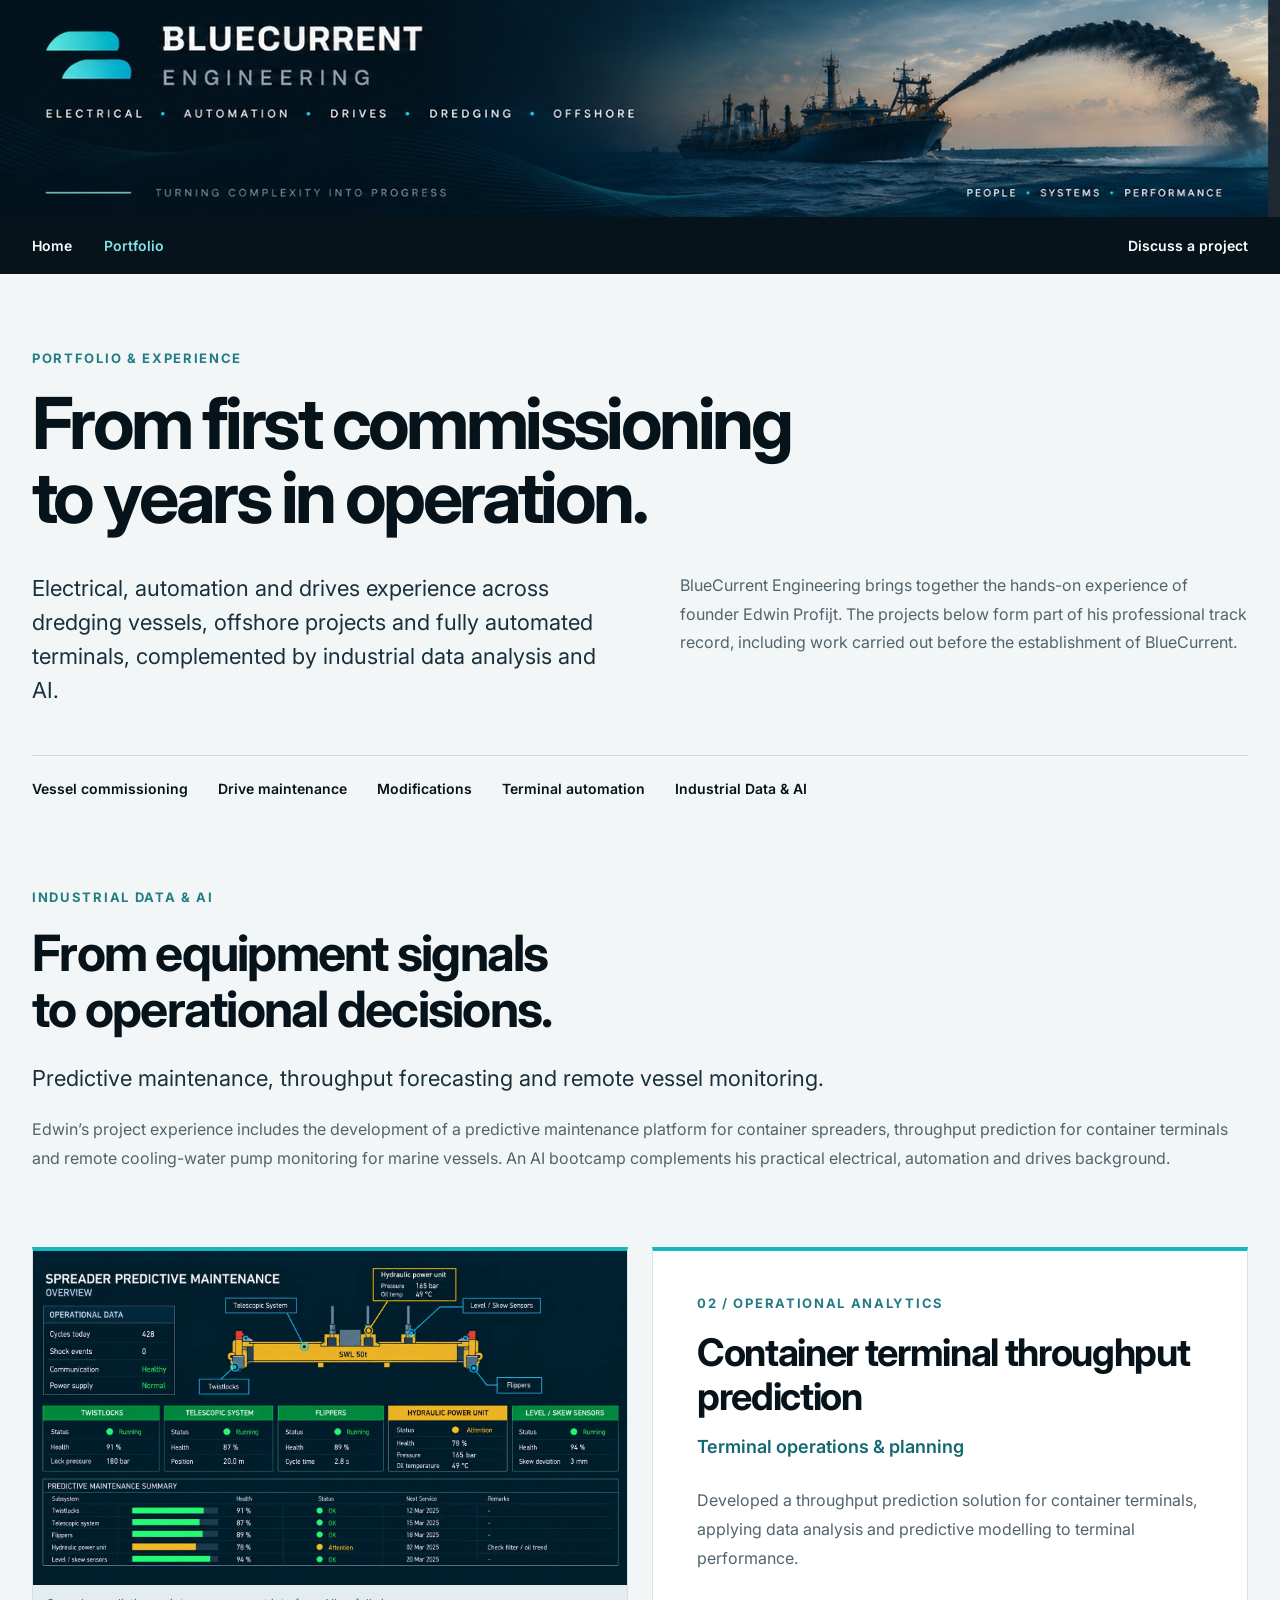
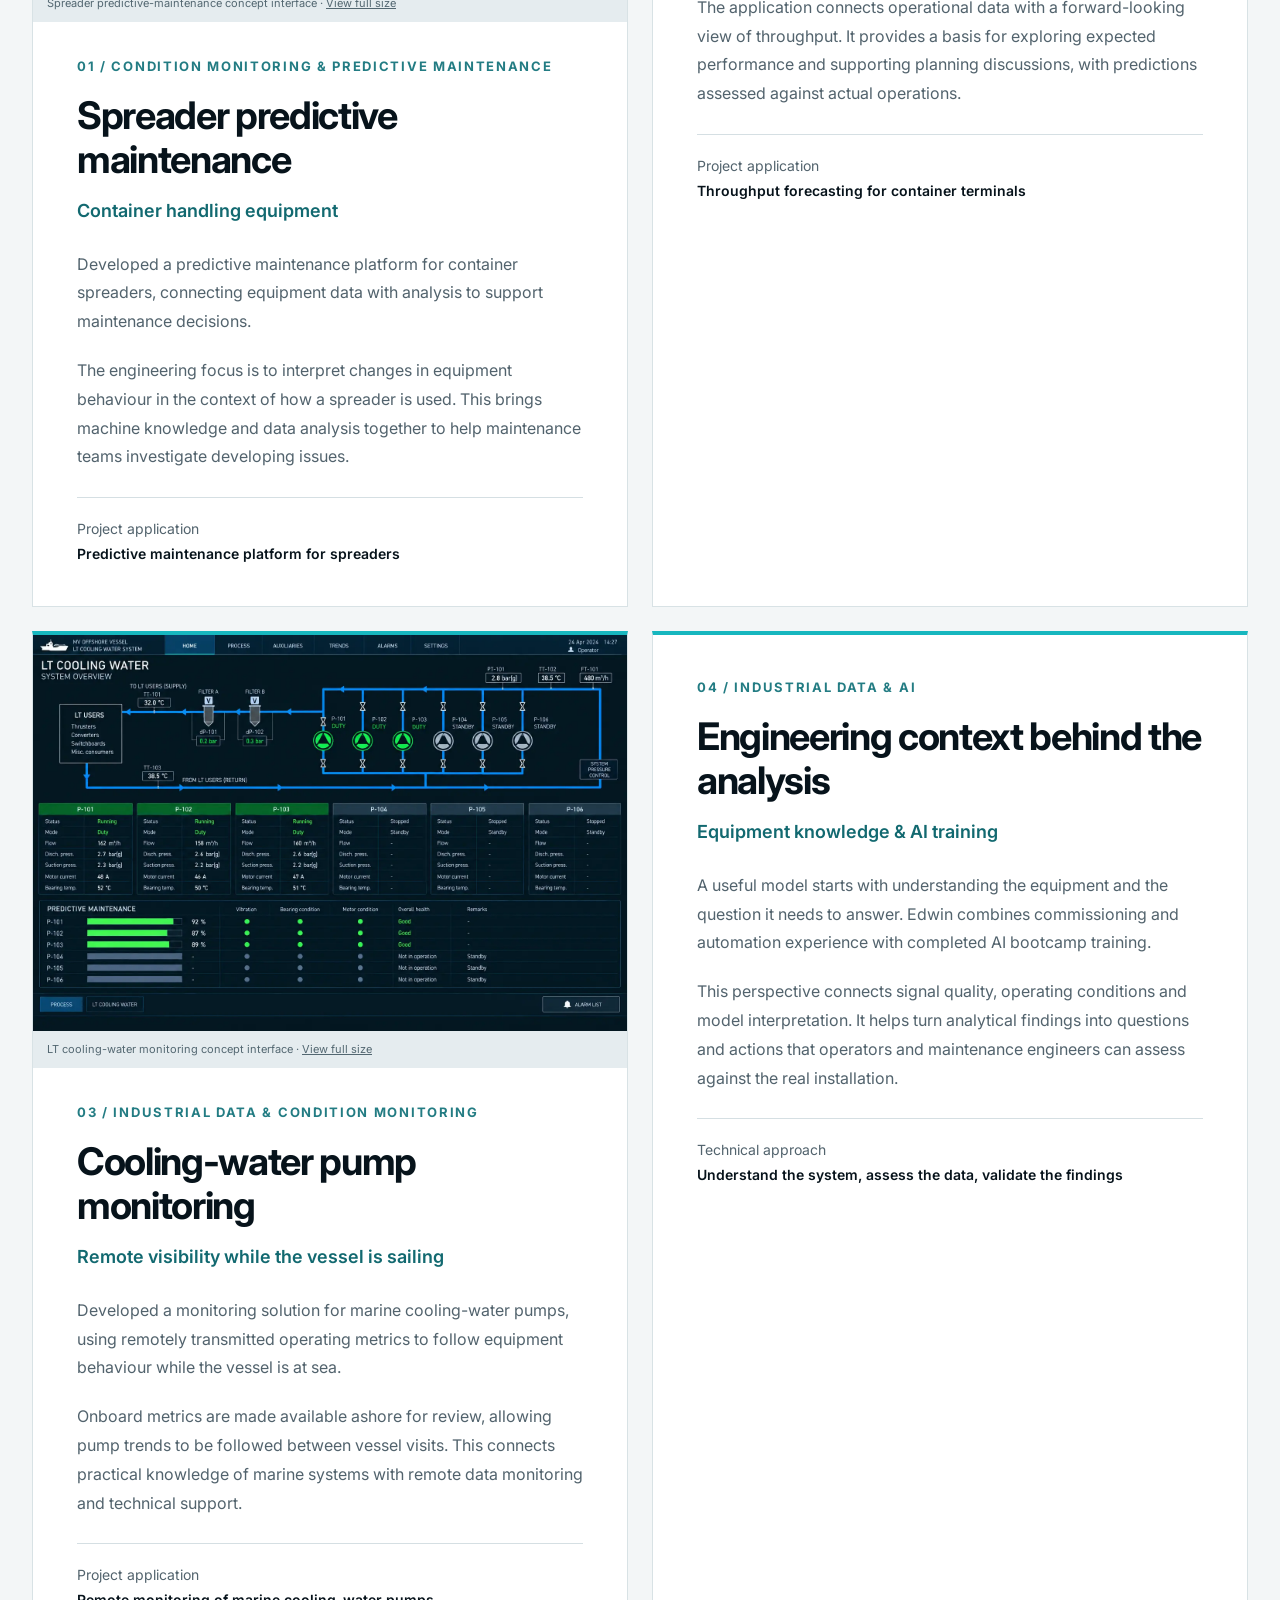
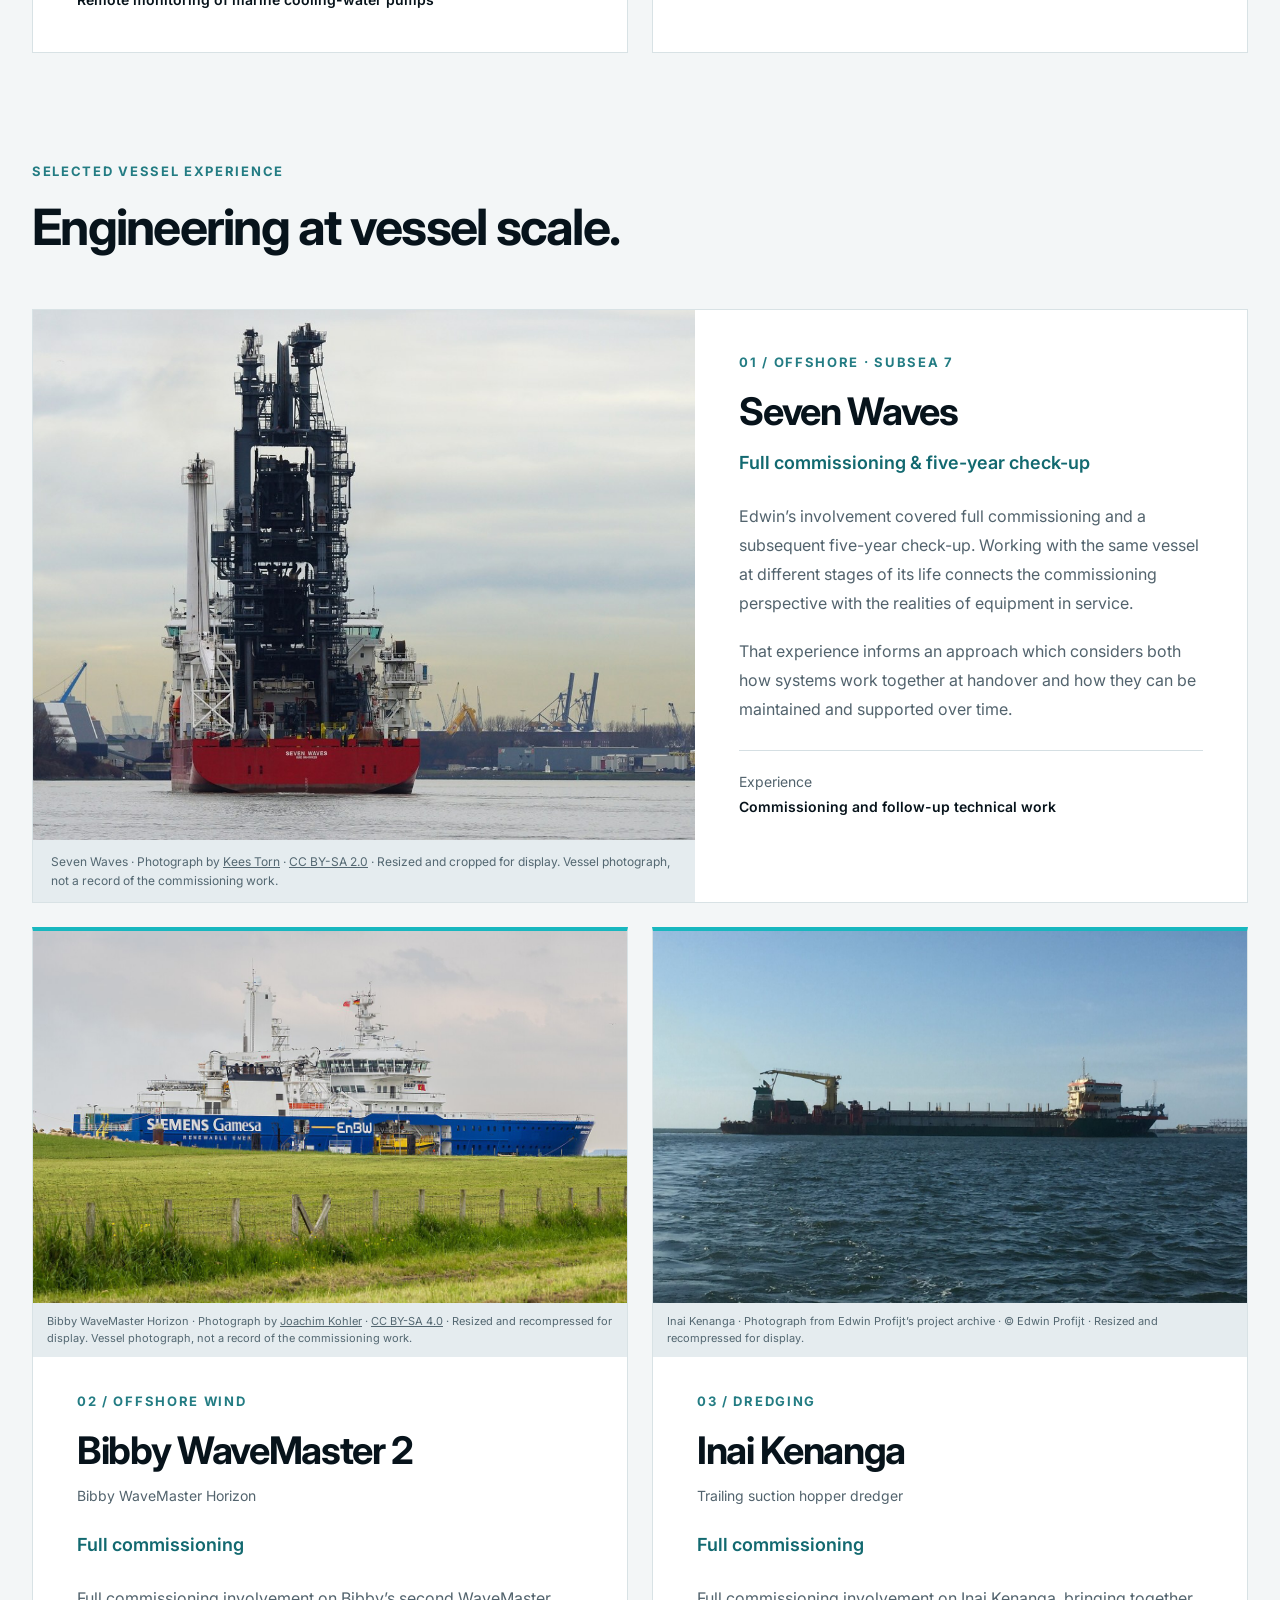
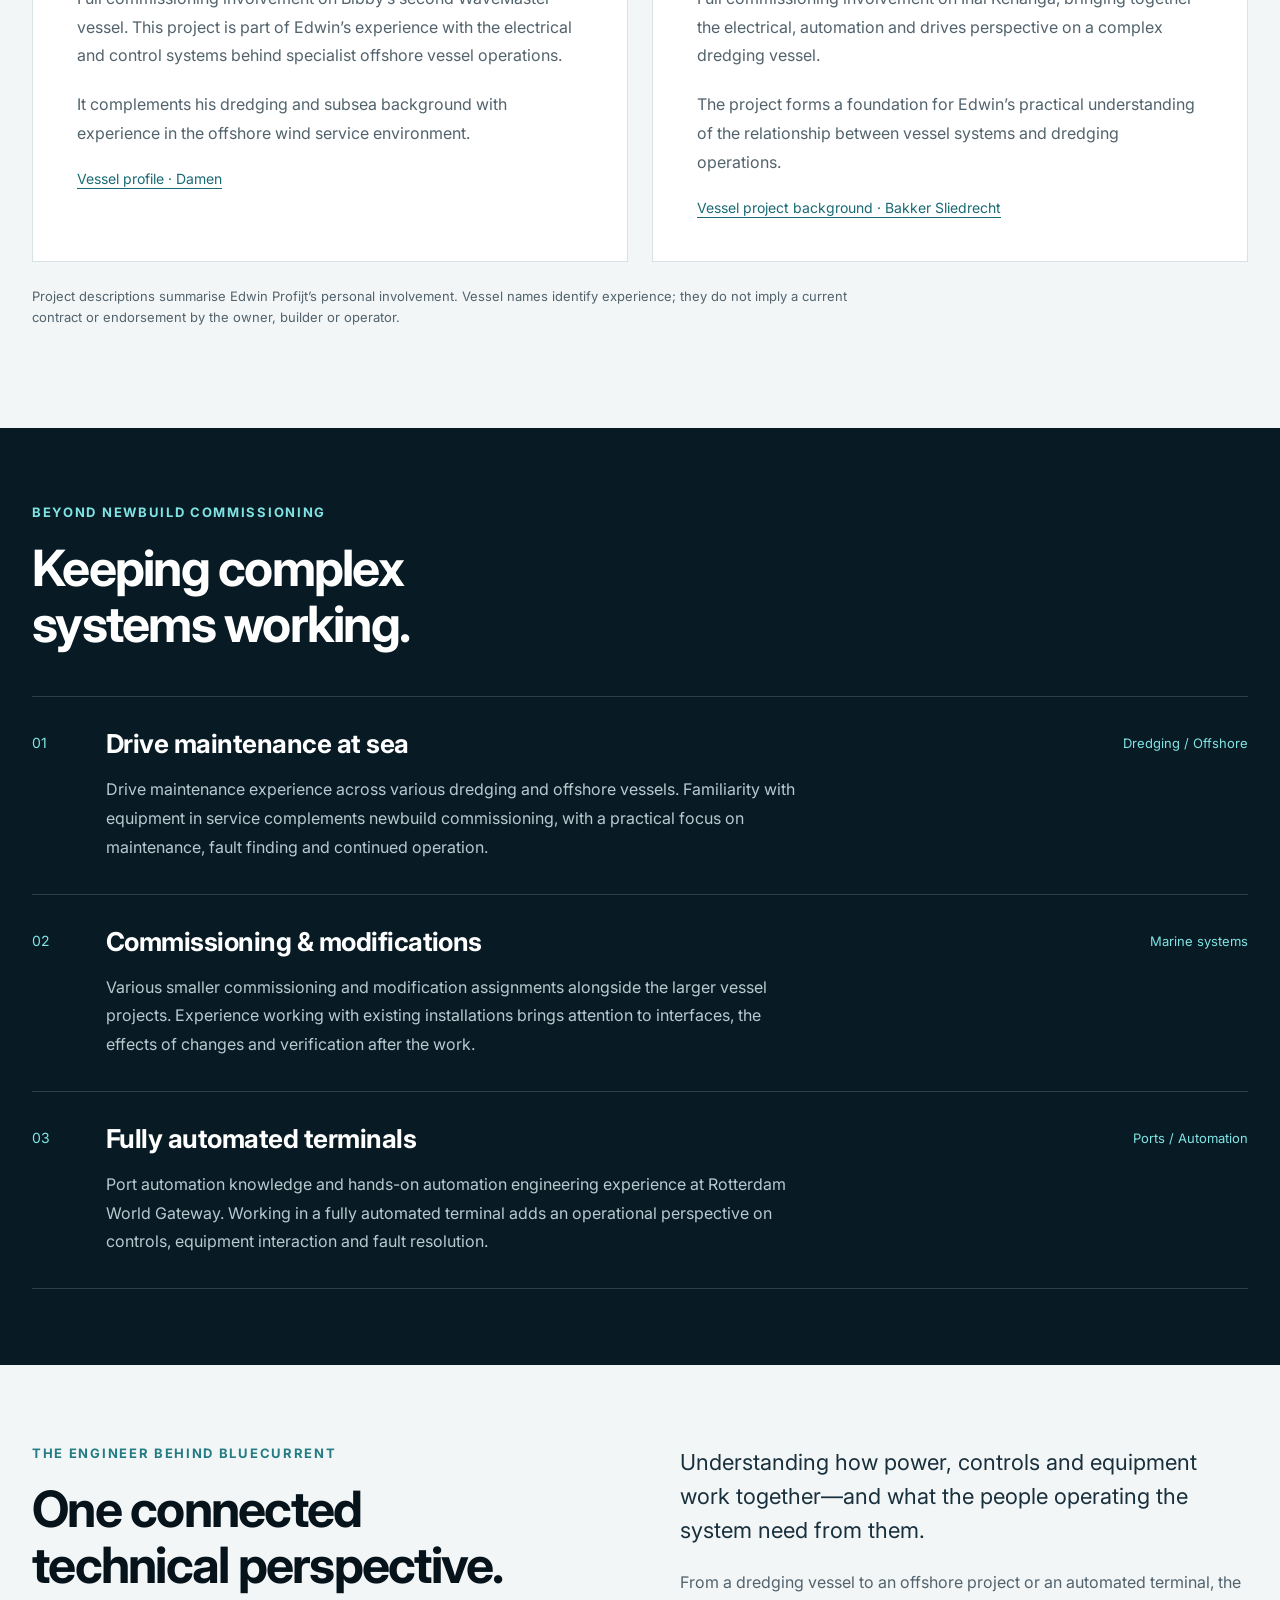
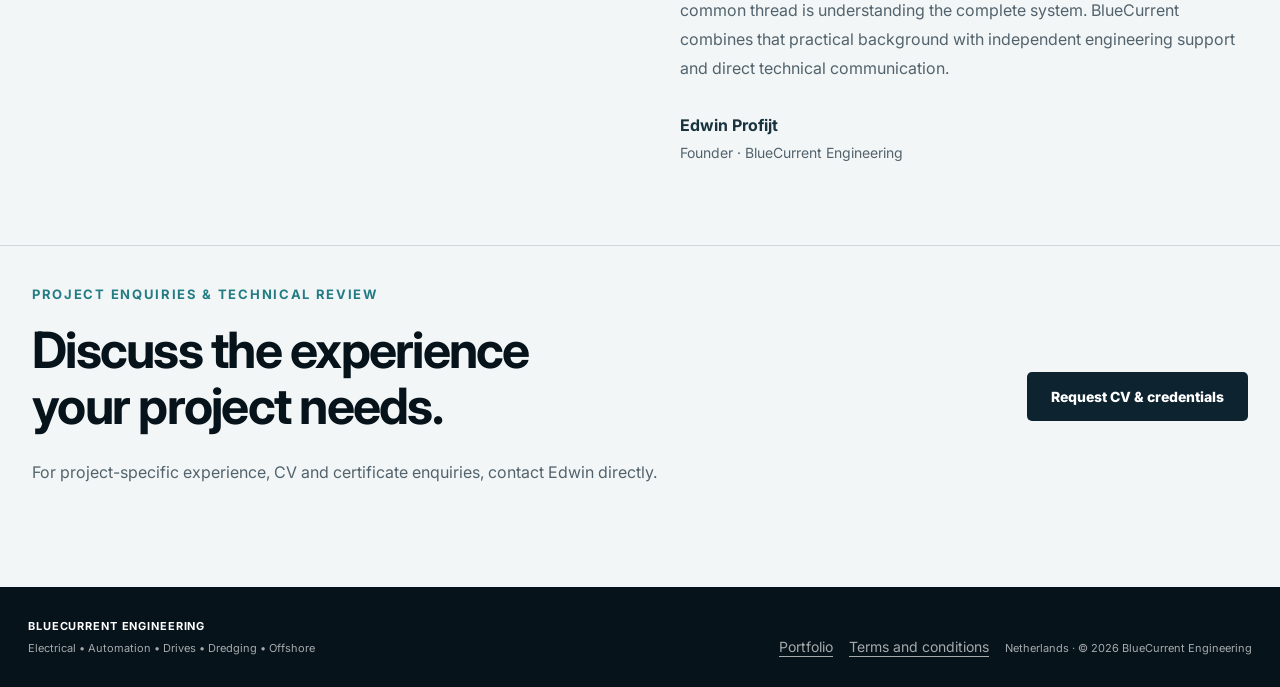
==== commit 6ec9b944: "Add cooling-water and spreader visuals to portfolio" ====
--- a/portfolio.html
+++ b/portfolio.html
@@ -9,18 +9,19 @@
   <link rel="preconnect" href="https://fonts.gstatic.com" crossorigin>
   <link href="https://fonts.googleapis.com/css2?family=Inter:wght@400;500;600;700;800&display=swap" rel="stylesheet">
   <link rel="stylesheet" href="styles.css?v=20260913-1">
-  <link rel="stylesheet" href="portfolio.css?v=20260916-1">
+  <link rel="stylesheet" href="portfolio.css?v=20260916-2">
 </head>
 <body class="portfolio-page">
+<!-- Restored portfolio deployment: 2026-09-16 -->
 <header class="hero-cover portfolio-header"><a href="index.html" aria-label="BlueCurrent Engineering home"><img src="assets/hero-cover.jpg" alt="BlueCurrent Engineering — Electrical, Automation, Drives, Dredging and Offshore"></a><nav class="portfolio-nav" aria-label="Main navigation"><a href="index.html">Home</a><a href="portfolio.html" aria-current="page">Portfolio</a><a href="mailto:info@bluecurrent-engineering.com">Discuss a project</a></nav></header>
 <main>
 <section class="portfolio-intro wrap"><span class="eyebrow">Portfolio &amp; experience</span><h1>From first commissioning<br>to years in operation.</h1><div class="intro-columns"><p class="lead">Electrical, automation and drives experience across dredging vessels, offshore projects and fully automated terminals, complemented by industrial data analysis and AI.</p><p>BlueCurrent Engineering brings together the hands-on experience of founder Edwin Profijt. The projects below form part of his professional track record, including work carried out before the establishment of BlueCurrent.</p></div><div class="disciplines"><span>Vessel commissioning</span><span>Drive maintenance</span><span>Modifications</span><span>Terminal automation</span><span>Industrial Data &amp; AI</span></div></section>
 <section class="wrap selected" id="industrial-data-ai" aria-labelledby="ai-title">
 <div class="section-label"><span class="eyebrow">Industrial Data &amp; AI</span><h2 id="ai-title">From equipment signals<br>to operational decisions.</h2><p class="lead">Predictive maintenance, throughput forecasting and remote vessel monitoring.</p><p>Edwin’s project experience includes the development of a predictive maintenance platform for container spreaders, throughput prediction for container terminals and remote cooling-water pump monitoring for marine vessels. An AI bootcamp complements his practical electrical, automation and drives background.</p></div>
 <div class="project-pair">
-<article class="project-panel"><span class="eyebrow">01 / Condition Monitoring &amp; Predictive Maintenance</span><h3>Spreader predictive maintenance</h3><p class="scope">Container handling equipment</p><p>Developed a predictive maintenance platform for container spreaders, connecting equipment data with analysis to support maintenance decisions.</p><p>The engineering focus is to interpret changes in equipment behaviour in the context of how a spreader is used. This brings machine knowledge and data analysis together to help maintenance teams investigate developing issues.</p><div class="project-detail"><span>Project application</span><strong>Predictive maintenance platform for spreaders</strong></div></article>
+<article class="project-panel has-image"><figure class="project-image diagram"><a href="assets/portfolio/spreader-predictive-maintenance.webp" target="_blank" rel="noopener"><img src="assets/portfolio/spreader-predictive-maintenance.webp" width="1672" height="941" alt="BlueCurrent concept dashboard for spreader predictive maintenance" loading="lazy" decoding="async"></a><figcaption>Spreader predictive-maintenance concept interface · <a href="assets/portfolio/spreader-predictive-maintenance.webp" target="_blank" rel="noopener">View full size</a></figcaption></figure><div class="project-panel-body"><span class="eyebrow">01 / Condition Monitoring &amp; Predictive Maintenance</span><h3>Spreader predictive maintenance</h3><p class="scope">Container handling equipment</p><p>Developed a predictive maintenance platform for container spreaders, connecting equipment data with analysis to support maintenance decisions.</p><p>The engineering focus is to interpret changes in equipment behaviour in the context of how a spreader is used. This brings machine knowledge and data analysis together to help maintenance teams investigate developing issues.</p><div class="project-detail"><span>Project application</span><strong>Predictive maintenance platform for spreaders</strong></div></div></article>
 <article class="project-panel"><span class="eyebrow">02 / Operational Analytics</span><h3>Container terminal throughput prediction</h3><p class="scope">Terminal operations &amp; planning</p><p>Developed a throughput prediction solution for container terminals, applying data analysis and predictive modelling to terminal performance.</p><p>The application connects operational data with a forward-looking view of throughput. It provides a basis for exploring expected performance and supporting planning discussions, with predictions assessed against actual operations.</p><div class="project-detail"><span>Project application</span><strong>Throughput forecasting for container terminals</strong></div></article>
-<article class="project-panel"><span class="eyebrow">03 / Industrial Data &amp; Condition Monitoring</span><h3>Cooling-water pump monitoring</h3><p class="scope">Remote visibility while the vessel is sailing</p><p>Developed a monitoring solution for marine cooling-water pumps, using remotely transmitted operating metrics to follow equipment behaviour while the vessel is at sea.</p><p>Onboard metrics are made available ashore for review, allowing pump trends to be followed between vessel visits. This connects practical knowledge of marine systems with remote data monitoring and technical support.</p><div class="project-detail"><span>Project application</span><strong>Remote monitoring of marine cooling-water pumps</strong></div></article>
+<article class="project-panel has-image"><figure class="project-image diagram"><a href="assets/portfolio/lt-cooling-water-monitoring.webp" target="_blank" rel="noopener"><img src="assets/portfolio/lt-cooling-water-monitoring.webp" width="1536" height="1024" alt="BlueCurrent concept HMI for LT cooling-water monitoring and predictive maintenance" loading="lazy" decoding="async"></a><figcaption>LT cooling-water monitoring concept interface · <a href="assets/portfolio/lt-cooling-water-monitoring.webp" target="_blank" rel="noopener">View full size</a></figcaption></figure><div class="project-panel-body"><span class="eyebrow">03 / Industrial Data &amp; Condition Monitoring</span><h3>Cooling-water pump monitoring</h3><p class="scope">Remote visibility while the vessel is sailing</p><p>Developed a monitoring solution for marine cooling-water pumps, using remotely transmitted operating metrics to follow equipment behaviour while the vessel is at sea.</p><p>Onboard metrics are made available ashore for review, allowing pump trends to be followed between vessel visits. This connects practical knowledge of marine systems with remote data monitoring and technical support.</p><div class="project-detail"><span>Project application</span><strong>Remote monitoring of marine cooling-water pumps</strong></div></div></article>
 <article class="project-panel"><span class="eyebrow">04 / Industrial Data &amp; AI</span><h3>Engineering context behind the analysis</h3><p class="scope">Equipment knowledge &amp; AI training</p><p>A useful model starts with understanding the equipment and the question it needs to answer. Edwin combines commissioning and automation experience with completed AI bootcamp training.</p><p>This perspective connects signal quality, operating conditions and model interpretation. It helps turn analytical findings into questions and actions that operators and maintenance engineers can assess against the real installation.</p><div class="project-detail"><span>Technical approach</span><strong>Understand the system, assess the data, validate the findings</strong></div></article>
 </div></section>
 <section class="wrap selected" aria-labelledby="selected-title"><div class="section-label"><span class="eyebrow">Selected vessel experience</span><h2 id="selected-title">Engineering at vessel scale.</h2></div>
@@ -30,13 +31,11 @@
 <article class="project-panel has-image"><figure class="project-image"><img src="assets/portfolio/inai-kenanga.jpg" width="1600" height="1200" alt="Inai Kenanga trailing suction hopper dredger seen from the water" loading="lazy" decoding="async"><figcaption>Inai Kenanga · Photograph from Edwin Profijt’s project archive · © Edwin Profijt · Resized and recompressed for display.</figcaption></figure><div class="project-panel-body"><span class="eyebrow">03 / Dredging</span><h3>Inai Kenanga</h3><p class="vessel-note">Trailing suction hopper dredger</p><p class="scope">Full commissioning</p><p>Full commissioning involvement on Inai Kenanga, bringing together the electrical, automation and drives perspective on a complex dredging vessel.</p><p>The project forms a foundation for Edwin’s practical understanding of the relationship between vessel systems and dredging operations.</p><a class="source-link" href="https://www.bakkersliedrecht.com/en/references/inai-kenanga-inai-kiara">Vessel project background · Bakker Sliedrecht</a></div></article>
 </div><p class="experience-note">Project descriptions summarise Edwin Profijt’s personal involvement. Vessel names identify experience; they do not imply a current contract or endorsement by the owner, builder or operator.</p></section>
 <section class="field-experience"><div class="wrap"><span class="eyebrow">Beyond newbuild commissioning</span><h2>Keeping complex<br>systems working.</h2><div class="experience-rows"><article><span class="row-number">01</span><div><h3>Drive maintenance at sea</h3><p>Drive maintenance experience across various dredging and offshore vessels. Familiarity with equipment in service complements newbuild commissioning, with a practical focus on maintenance, fault finding and continued operation.</p></div><span class="row-tag">Dredging / Offshore</span></article><article><span class="row-number">02</span><div><h3>Commissioning &amp; modifications</h3><p>Various smaller commissioning and modification assignments alongside the larger vessel projects. Experience working with existing installations brings attention to interfaces, the effects of changes and verification after the work.</p></div><span class="row-tag">Marine systems</span></article><article><span class="row-number">03</span><div><h3>Fully automated terminals</h3><p>Port automation knowledge and hands-on automation engineering experience at Rotterdam World Gateway. Working in a fully automated terminal adds an operational perspective on controls, equipment interaction and fault resolution.</p></div><span class="row-tag">Ports / Automation</span></article></div></div></section>
-
-
 <section class="wrap engineer-story"><div><span class="eyebrow">The engineer behind BlueCurrent</span><h2>One connected<br>technical perspective.</h2></div><div><p class="lead">Understanding how power, controls and equipment work together—and what the people operating the system need from them.</p><p>From a dredging vessel to an offshore project or an automated terminal, the common thread is understanding the complete system. BlueCurrent combines that practical background with independent engineering support and direct technical communication.</p><p class="signature">Edwin Profijt <span>Founder · BlueCurrent Engineering</span></p></div></section>
 <section class="wrap credentials"><div><span class="eyebrow">Project enquiries &amp; technical review</span><h2>Discuss the experience<br>your project needs.</h2><p>For project-specific experience, CV and certificate enquiries, contact Edwin directly.</p></div><a class="button button-dark" href="mailto:info@bluecurrent-engineering.com?subject=Project%20experience%20and%20credentials">Request CV &amp; credentials</a></section>
 </main>
-  <footer><div><strong>BLUECURRENT ENGINEERING</strong><span>Electrical • Automation • Drives • Dredging • Offshore</span></div><div><a href="portfolio.html">Portfolio</a><a href="terms-and-conditions.html">Terms and conditions</a><div>Netherlands · © <span id="year"></span> BlueCurrent Engineering</div></div></footer>
-  <script src="script.js"></script>
+<footer><div><strong>BLUECURRENT ENGINEERING</strong><span>Electrical • Automation • Drives • Dredging • Offshore</span></div><div><a href="portfolio.html">Portfolio</a><a href="terms-and-conditions.html">Terms and conditions</a><div>Netherlands · © <span id="year"></span> BlueCurrent Engineering</div></div></footer>
+<script src="script.js"></script>
 <!-- Cloudflare Web Analytics --><script type='module' src='https://static.cloudflareinsights.com/beacon.min.js' data-cf-beacon='{"token": "864791f559824be9aa5b29a7c81ad743"}'></script><!-- End Cloudflare Web Analytics -->
 </body>
 </html>
--- a/portfolio.css
+++ b/portfolio.css
@@ -1 +1 @@
-.portfolio-page{background:#f3f6f7}.wrap{max-width:1280px;margin:0 auto;padding-left:32px;padding-right:32px}.portfolio-header{position:sticky;top:0;z-index:50}.portfolio-header>a{display:block}.portfolio-nav{display:flex;gap:32px;align-items:center;background:#07131b;padding:12px max(32px,calc((100vw - 1216px)/2));color:#fff;font-size:14px;font-weight:600}.portfolio-nav a{padding:8px 0}.portfolio-nav a[aria-current]{color:#80e4e5}.portfolio-nav a:last-child{margin-left:auto}.portfolio-nav a:hover{text-decoration:underline;text-underline-offset:5px}.portfolio-intro{padding-top:76px;padding-bottom:62px}.eyebrow{display:block;font-size:13px;font-weight:700;letter-spacing:.13em;text-transform:uppercase;color:#237c83;margin-bottom:20px}.portfolio-page h1{font-size:clamp(40px,5.6vw,76px);font-weight:700;line-height:1.04;letter-spacing:-.05em;margin:0 0 36px}.intro-columns{display:grid;grid-template-columns:1fr 1fr;gap:80px}.portfolio-page p{font-size:16px;line-height:1.8;color:#52636d;margin:0 0 20px}.portfolio-page .lead{font-size:22px;line-height:1.55;color:#182f3c}.disciplines{display:flex;flex-wrap:wrap;gap:12px 30px;border-top:1px solid #cdd7db;margin-top:28px;padding-top:24px;font-size:14px;font-weight:600}.selected{padding-bottom:80px}.section-label{padding:30px 0}.portfolio-page h2{font-size:clamp(32px,4vw,50px);line-height:1.12;letter-spacing:-.035em;margin:0 0 24px}.feature-project{background:#fff;border:1px solid #d8e2e5;display:grid;grid-template-columns:1.2fr 1fr;overflow:hidden}.feature-project figure{margin:0;background:#e5ecef;display:flex;flex-direction:column}.feature-project figure img{width:100%;height:auto;aspect-ratio:1.25;object-fit:cover;object-position:38% center;flex:1;min-height:0}.feature-project figcaption{font-size:12px;line-height:1.6;color:#536771;padding:12px 18px;background:#e5ecef}.feature-project figcaption a{text-decoration:underline}.feature-copy{padding:44px}.portfolio-page h3{font-size:clamp(28px,3vw,38px);line-height:1.15;letter-spacing:-.035em;margin:0 0 16px}.portfolio-page .scope{font-size:18px;font-weight:600;color:#126970;line-height:1.45;margin-bottom:26px}.project-detail{border-top:1px solid #d5dfe3;padding-top:22px;margin-top:26px;display:grid;gap:8px;font-size:14px}.project-detail span{color:#52636d}.project-detail strong{font-weight:600}.project-pair{display:grid;grid-template-columns:1fr 1fr;gap:24px;margin-top:24px}.project-panel{background:#fff;padding:44px;border:1px solid #d8e2e5;border-top:4px solid #17b7bf}.project-panel.has-image{padding:0;overflow:hidden}.project-image{margin:0;background:#e5ecef}.project-image img{display:block;width:100%;height:auto;aspect-ratio:1.6;object-fit:cover}.project-image figcaption{font-size:11px;line-height:1.55;color:#536771;padding:10px 14px;background:#e5ecef}.project-image figcaption a{text-decoration:underline}.project-panel-body{padding:36px 44px 44px}.portfolio-page .vessel-note{font-size:14px;margin-top:-6px;margin-bottom:24px}.source-link{font-size:14px;color:#186a74;text-decoration:underline;text-underline-offset:4px}.portfolio-page .experience-note{font-size:13px;line-height:1.65;max-width:850px;margin-top:24px}.field-experience{background:#081b24;color:#fff;padding:76px 0}.field-experience .eyebrow{color:#80e4e5}.experience-rows{margin-top:44px;border-top:1px solid #29404b}.experience-rows article{display:grid;grid-template-columns:48px 1fr 170px;gap:26px;padding:32px 0;border-bottom:1px solid #29404b;align-items:start}.experience-rows h3{font-size:26px;letter-spacing:-.02em}.experience-rows p{max-width:700px;color:#b9c9d0;margin-bottom:0}.row-number{font-size:14px;color:#80e4e5;padding-top:5px}.row-tag{font-size:13px;color:#80e4e5;text-align:right;padding-top:6px}.engineer-story{display:grid;grid-template-columns:1fr 1fr;gap:80px;padding-top:80px;padding-bottom:60px}.portfolio-page .signature{font-weight:700;color:#18323e;margin-top:28px}.signature span{display:block;font-size:14px;font-weight:400;color:#52636d}.credentials{display:grid;grid-template-columns:1fr auto;gap:36px;padding-top:40px;padding-bottom:80px;border-top:1px solid #ccd8dd;align-items:center}.credentials .button{font-size:14px;padding:16px 24px}.portfolio-page a:focus-visible{outline:3px solid #17b7bf;outline-offset:4px}@media(max-width:900px){.intro-columns,.engineer-story{gap:36px}.feature-project{grid-template-columns:1fr}.feature-project figure img{aspect-ratio:1.9;object-fit:contain}.feature-copy,.project-panel{padding:30px}.project-panel.has-image{padding:0}.project-panel-body{padding:30px}.experience-rows article{grid-template-columns:30px 1fr}.row-tag{grid-column:2;text-align:left;padding-top:0}.credentials{grid-template-columns:1fr;justify-items:start}}@media(max-width:620px){.wrap{padding-left:20px;padding-right:20px}.portfolio-nav{gap:22px;padding:8px 20px;font-size:14px}.portfolio-nav a:last-child{font-size:13px}.portfolio-intro{padding-top:40px;padding-bottom:30px}.intro-columns,.project-pair,.engineer-story{grid-template-columns:1fr;gap:16px}.portfolio-page .lead{font-size:20px}.feature-copy,.project-panel{padding:26px 22px}.project-panel.has-image{padding:0}.project-panel-body{padding:26px 22px}.feature-project figure img{aspect-ratio:1.65;object-fit:cover}.selected{padding-bottom:42px}.field-experience{padding:48px 0}.experience-rows article{gap:14px;padding:26px 0}.experience-rows h3{font-size:24px}.engineer-story{padding-top:48px;padding-bottom:36px}.credentials{padding-top:36px;padding-bottom:48px}.disciplines{gap:14px 24px}.eyebrow{font-size:12px}.portfolio-page h1 br{display:none}}@media print{.portfolio-header{position:static}.portfolio-nav,.credentials .button{display:none}.feature-project,.project-panel,.experience-rows article{break-inside:avoid}.portfolio-page p{color:#222}.field-experience{background:#fff;color:#07131b}.experience-rows p{color:#222}}
+.portfolio-page{background:#f3f6f7}.wrap{max-width:1280px;margin:0 auto;padding-left:32px;padding-right:32px}.portfolio-header{position:sticky;top:0;z-index:50}.portfolio-header>a{display:block}.portfolio-nav{display:flex;gap:32px;align-items:center;background:#07131b;padding:12px max(32px,calc((100vw - 1216px)/2));color:#fff;font-size:14px;font-weight:600}.portfolio-nav a{padding:8px 0}.portfolio-nav a[aria-current]{color:#80e4e5}.portfolio-nav a:last-child{margin-left:auto}.portfolio-nav a:hover{text-decoration:underline;text-underline-offset:5px}.portfolio-intro{padding-top:76px;padding-bottom:62px}.eyebrow{display:block;font-size:13px;font-weight:700;letter-spacing:.13em;text-transform:uppercase;color:#237c83;margin-bottom:20px}.portfolio-page h1{font-size:clamp(40px,5.6vw,76px);font-weight:700;line-height:1.04;letter-spacing:-.05em;margin:0 0 36px}.intro-columns{display:grid;grid-template-columns:1fr 1fr;gap:80px}.portfolio-page p{font-size:16px;line-height:1.8;color:#52636d;margin:0 0 20px}.portfolio-page .lead{font-size:22px;line-height:1.55;color:#182f3c}.disciplines{display:flex;flex-wrap:wrap;gap:12px 30px;border-top:1px solid #cdd7db;margin-top:28px;padding-top:24px;font-size:14px;font-weight:600}.selected{padding-bottom:80px}.section-label{padding:30px 0}.portfolio-page h2{font-size:clamp(32px,4vw,50px);line-height:1.12;letter-spacing:-.035em;margin:0 0 24px}.feature-project{background:#fff;border:1px solid #d8e2e5;display:grid;grid-template-columns:1.2fr 1fr;overflow:hidden}.feature-project figure{margin:0;background:#e5ecef;display:flex;flex-direction:column}.feature-project figure img{width:100%;height:auto;aspect-ratio:1.25;object-fit:cover;object-position:38% center;flex:1;min-height:0}.feature-project figcaption{font-size:12px;line-height:1.6;color:#536771;padding:12px 18px;background:#e5ecef}.feature-project figcaption a{text-decoration:underline}.feature-copy{padding:44px}.portfolio-page h3{font-size:clamp(28px,3vw,38px);line-height:1.15;letter-spacing:-.035em;margin:0 0 16px}.portfolio-page .scope{font-size:18px;font-weight:600;color:#126970;line-height:1.45;margin-bottom:26px}.project-detail{border-top:1px solid #d5dfe3;padding-top:22px;margin-top:26px;display:grid;gap:8px;font-size:14px}.project-detail span{color:#52636d}.project-detail strong{font-weight:600}.project-pair{display:grid;grid-template-columns:1fr 1fr;gap:24px;margin-top:24px}.project-panel{background:#fff;padding:44px;border:1px solid #d8e2e5;border-top:4px solid #17b7bf}.project-panel.has-image{padding:0;overflow:hidden}.project-image{margin:0;background:#e5ecef}.project-image img{display:block;width:100%;height:auto;aspect-ratio:1.6;object-fit:cover}.project-image.diagram{background:#061c2b}.project-image.diagram>a{display:block}.project-image.diagram img{aspect-ratio:auto;object-fit:contain;background:#061c2b}.project-image figcaption{font-size:11px;line-height:1.55;color:#536771;padding:10px 14px;background:#e5ecef}.project-image figcaption a{text-decoration:underline}.project-panel-body{padding:36px 44px 44px}.portfolio-page .vessel-note{font-size:14px;margin-top:-6px;margin-bottom:24px}.source-link{font-size:14px;color:#186a74;text-decoration:underline;text-underline-offset:4px}.portfolio-page .experience-note{font-size:13px;line-height:1.65;max-width:850px;margin-top:24px}.field-experience{background:#081b24;color:#fff;padding:76px 0}.field-experience .eyebrow{color:#80e4e5}.experience-rows{margin-top:44px;border-top:1px solid #29404b}.experience-rows article{display:grid;grid-template-columns:48px 1fr 170px;gap:26px;padding:32px 0;border-bottom:1px solid #29404b;align-items:start}.experience-rows h3{font-size:26px;letter-spacing:-.02em}.experience-rows p{max-width:700px;color:#b9c9d0;margin-bottom:0}.row-number{font-size:14px;color:#80e4e5;padding-top:5px}.row-tag{font-size:13px;color:#80e4e5;text-align:right;padding-top:6px}.engineer-story{display:grid;grid-template-columns:1fr 1fr;gap:80px;padding-top:80px;padding-bottom:60px}.portfolio-page .signature{font-weight:700;color:#18323e;margin-top:28px}.signature span{display:block;font-size:14px;font-weight:400;color:#52636d}.credentials{display:grid;grid-template-columns:1fr auto;gap:36px;padding-top:40px;padding-bottom:80px;border-top:1px solid #ccd8dd;align-items:center}.credentials .button{font-size:14px;padding:16px 24px}.portfolio-page a:focus-visible{outline:3px solid #17b7bf;outline-offset:4px}@media(max-width:900px){.intro-columns,.engineer-story{gap:36px}.feature-project{grid-template-columns:1fr}.feature-project figure img{aspect-ratio:1.9;object-fit:contain}.feature-copy,.project-panel{padding:30px}.project-panel.has-image{padding:0}.project-panel-body{padding:30px}.experience-rows article{grid-template-columns:30px 1fr}.row-tag{grid-column:2;text-align:left;padding-top:0}.credentials{grid-template-columns:1fr;justify-items:start}}@media(max-width:620px){.wrap{padding-left:20px;padding-right:20px}.portfolio-nav{gap:22px;padding:8px 20px;font-size:14px}.portfolio-nav a:last-child{font-size:13px}.portfolio-intro{padding-top:40px;padding-bottom:30px}.intro-columns,.project-pair,.engineer-story{grid-template-columns:1fr;gap:16px}.portfolio-page .lead{font-size:20px}.feature-copy,.project-panel{padding:26px 22px}.project-panel.has-image{padding:0}.project-panel-body{padding:26px 22px}.feature-project figure img{aspect-ratio:1.65;object-fit:cover}.selected{padding-bottom:42px}.field-experience{padding:48px 0}.experience-rows article{gap:14px;padding:26px 0}.experience-rows h3{font-size:24px}.engineer-story{padding-top:48px;padding-bottom:36px}.credentials{padding-top:36px;padding-bottom:48px}.disciplines{gap:14px 24px}.eyebrow{font-size:12px}.portfolio-page h1 br{display:none}}@media print{.portfolio-header{position:static}.portfolio-nav,.credentials .button{display:none}.feature-project,.project-panel,.experience-rows article{break-inside:avoid}.portfolio-page p{color:#222}.field-experience{background:#fff;color:#07131b}.experience-rows p{color:#222}}
